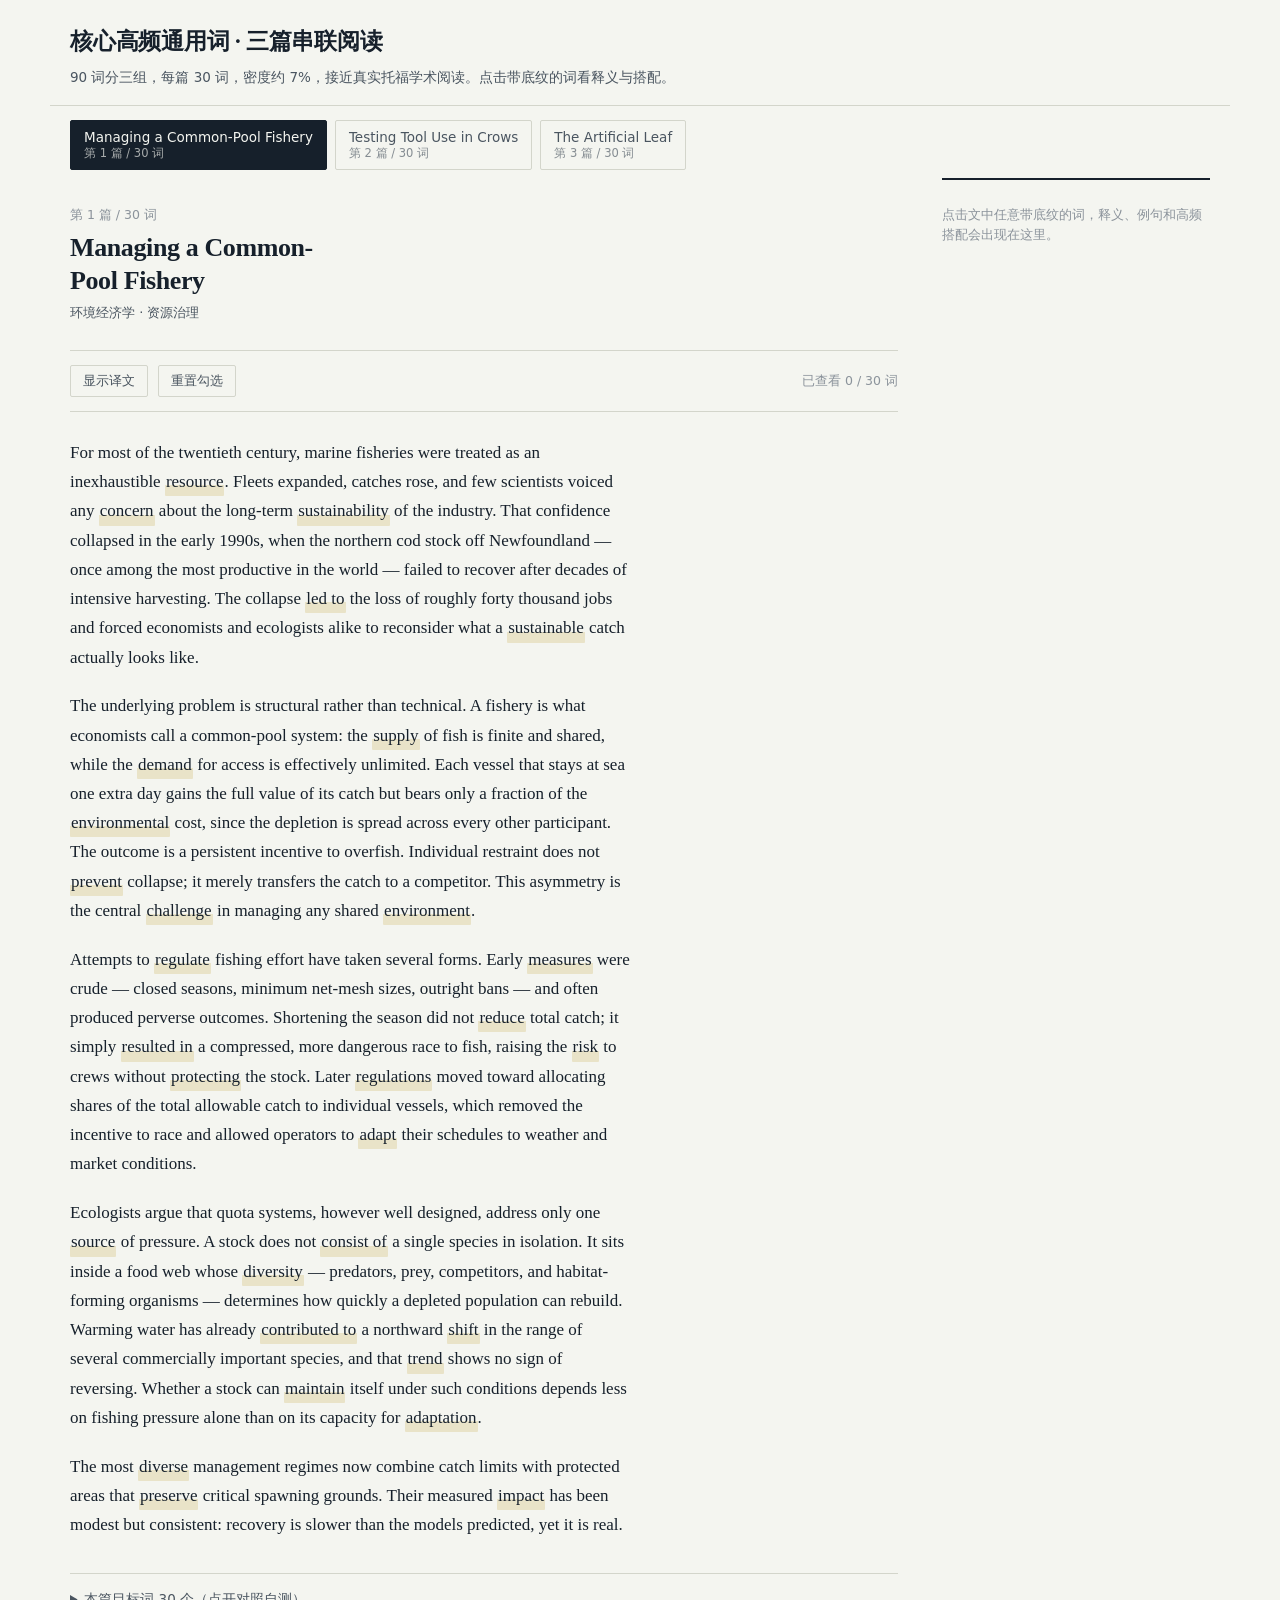
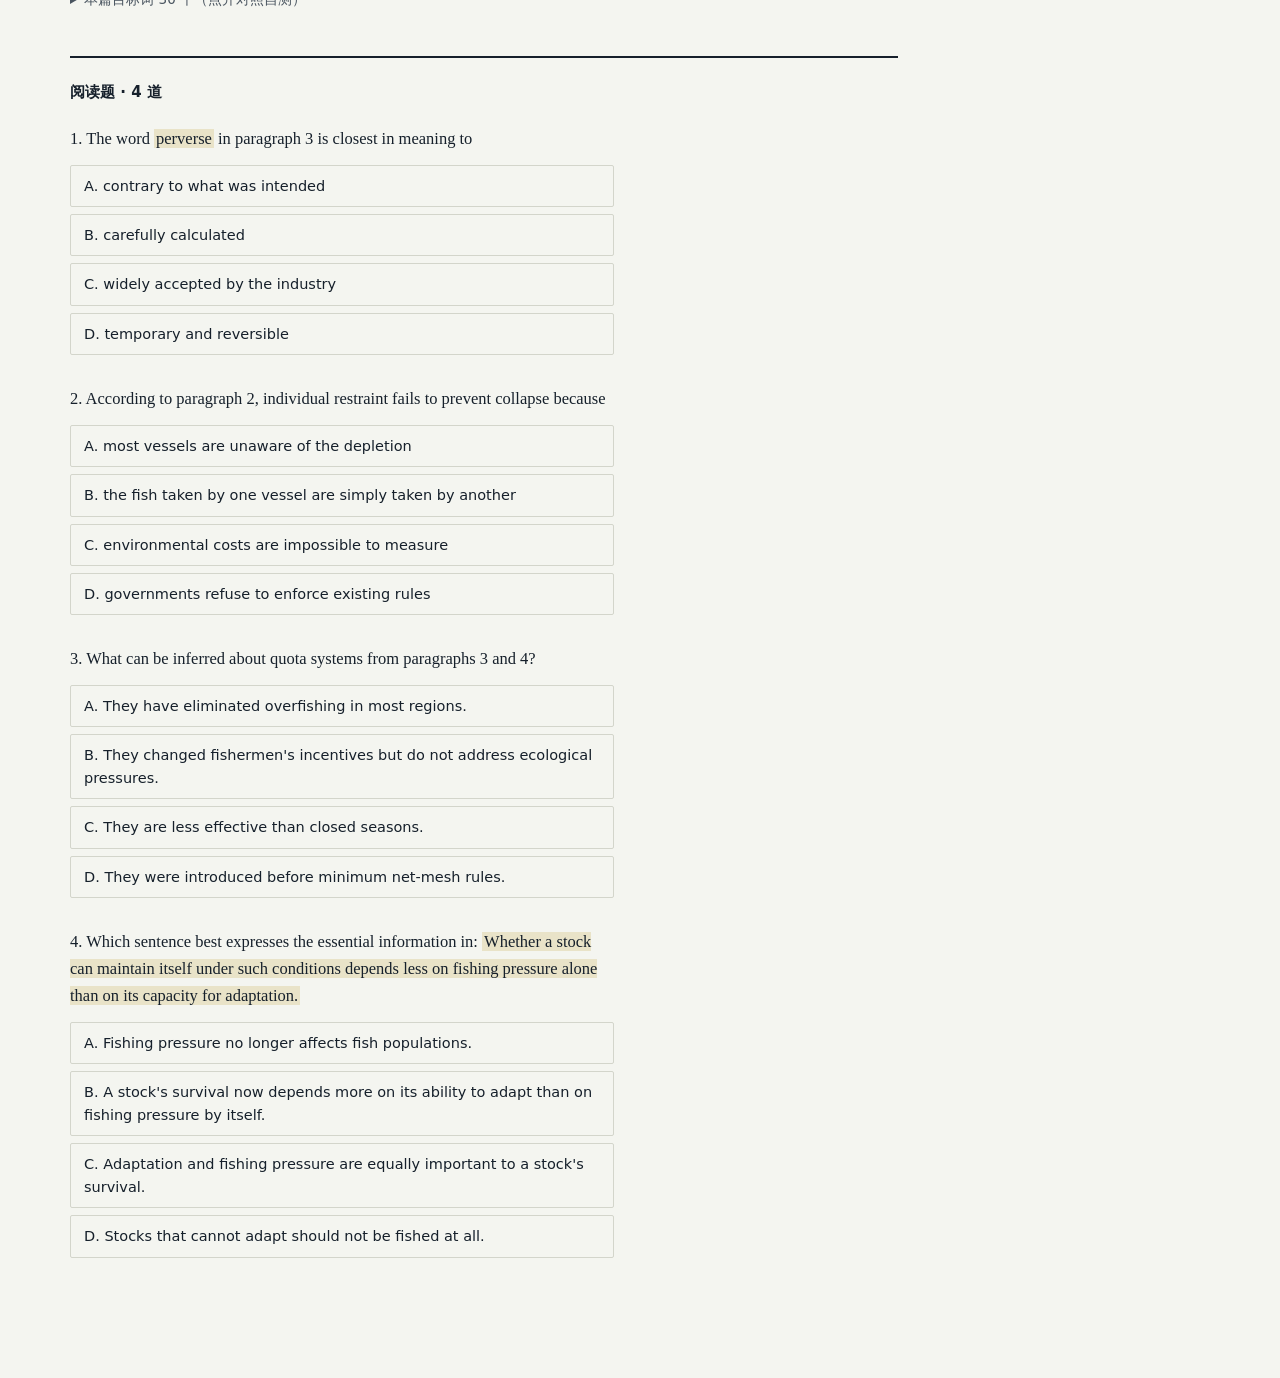
==== toefl-ch1.html @ da66a607 "Add files via upload" ====
<!DOCTYPE html>
<html lang="zh-CN">
<head>
<meta charset="utf-8">
<meta name="viewport" content="width=device-width, initial-scale=1">
<title>核心高频通用词 · 三篇串联阅读</title>
<style>
  :root{
    --paper:#F4F5F0;
    --paper-deep:#EAEBE4;
    --ink:#16202B;
    --ink-soft:#4A5560;
    --ink-faint:#8B939B;
    --wash:#E9E3C8;
    --wash-strong:#DCD2A6;
    --pine:#1F5E5B;
    --rule:#D3D5CB;
    --ok:#2C6B4F;
    --no:#9A3B32;
  }
  *{box-sizing:border-box}
  html{-webkit-text-size-adjust:100%}
  body{
    margin:0;
    background:var(--paper);
    color:var(--ink);
    font-family:Charter,"Bitstream Charter",Georgia,"Times New Roman","Songti SC","Source Han Serif SC","SimSun",serif;
    font-size:17px;
    line-height:1.72;
  }
  .chrome{font-family:-apple-system,BlinkMacSystemFont,"Segoe UI","PingFang SC","Hiragino Sans GB","Microsoft YaHei",system-ui,sans-serif}

  header{
    border-bottom:1px solid var(--rule);
    padding:22px 20px 16px;
    max-width:1180px;margin:0 auto;
  }
  h1{
    font-size:23px;font-weight:600;margin:0 0 4px;letter-spacing:-.01em;
  }
  .sub{font-family:-apple-system,BlinkMacSystemFont,"Segoe UI","PingFang SC","Microsoft YaHei",system-ui,sans-serif;font-size:13.5px;color:var(--ink-soft);margin:0}

  nav{
    max-width:1180px;margin:0 auto;padding:14px 20px 0;
    display:flex;gap:8px;flex-wrap:wrap;
  }
  .tab{
    font-family:-apple-system,BlinkMacSystemFont,"Segoe UI","PingFang SC","Microsoft YaHei",system-ui,sans-serif;
    font-size:13.5px;font-weight:500;
    background:none;border:1px solid var(--rule);border-radius:2px;
    padding:7px 13px;color:var(--ink-soft);cursor:pointer;
    text-align:left;line-height:1.35;
  }
  .tab:hover{border-color:var(--pine);color:var(--ink)}
  .tab[aria-selected="true"]{background:var(--ink);border-color:var(--ink);color:var(--paper)}
  .tab .n{display:block;font-size:11.5px;opacity:.65;font-weight:400}

  .layout{
    max-width:1180px;margin:0 auto;padding:8px 20px 90px;
    display:grid;grid-template-columns:minmax(0,1fr) 268px;gap:44px;align-items:start;
  }
  main{min-width:0}

  .meta{
    font-family:-apple-system,BlinkMacSystemFont,"Segoe UI","PingFang SC","Microsoft YaHei",system-ui,sans-serif;
    font-size:12.5px;color:var(--ink-faint);
    margin:26px 0 6px;
  }
  h2{font-size:26px;font-weight:600;line-height:1.28;margin:0 0 4px;letter-spacing:-.015em;max-width:22ch}
  .field{font-family:-apple-system,BlinkMacSystemFont,"Segoe UI","PingFang SC","Microsoft YaHei",system-ui,sans-serif;font-size:13px;color:var(--ink-soft);margin:0 0 26px}

  article p{margin:0 0 1.15em;max-width:66ch}
  .zh{
    font-family:-apple-system,BlinkMacSystemFont,"Segoe UI","PingFang SC","Hiragino Sans GB","Microsoft YaHei",system-ui,sans-serif;
    font-size:14.5px;line-height:1.85;color:var(--ink-soft);
    border-left:2px solid var(--wash-strong);
    padding-left:14px;margin:-.4em 0 1.5em;max-width:60ch;
  }
  .zh[hidden]{display:none}

  .w{
    background:linear-gradient(transparent 62%, var(--wash) 62%);
    border:0;padding:0 1px;font:inherit;color:inherit;
    cursor:pointer;border-radius:1px;
  }
  .w:hover{background:linear-gradient(transparent 58%, var(--wash-strong) 58%)}
  .w.seen{background:linear-gradient(transparent 62%, var(--wash) 62%);box-shadow:inset 0 -1.5px 0 var(--pine)}
  .w[aria-expanded="true"]{background:var(--wash-strong)}
  .w:focus-visible,button:focus-visible{outline:2px solid var(--pine);outline-offset:2px}

  .toolbar{
    display:flex;gap:10px;flex-wrap:wrap;align-items:center;
    padding:14px 0;border-top:1px solid var(--rule);border-bottom:1px solid var(--rule);
    margin:0 0 26px;
  }
  .btn{
    font-family:-apple-system,BlinkMacSystemFont,"Segoe UI","PingFang SC","Microsoft YaHei",system-ui,sans-serif;
    font-size:13px;font-weight:500;background:none;
    border:1px solid var(--rule);border-radius:2px;padding:6px 12px;
    color:var(--ink-soft);cursor:pointer;
  }
  .btn:hover{border-color:var(--pine);color:var(--pine)}
  .btn[aria-pressed="true"]{background:var(--pine);border-color:var(--pine);color:#fff}
  .count{font-family:-apple-system,BlinkMacSystemFont,"Segoe UI","PingFang SC",system-ui,sans-serif;font-size:12.5px;color:var(--ink-faint);margin-left:auto}

  /* marginal note */
  aside{position:sticky;top:20px}
  .note{
    border-top:2px solid var(--ink);padding-top:12px;
    font-family:-apple-system,BlinkMacSystemFont,"Segoe UI","PingFang SC","Microsoft YaHei",system-ui,sans-serif;
  }
  .note .empty{font-size:13px;color:var(--ink-faint);line-height:1.6}
  .note .hw{font-family:Charter,Georgia,"Songti SC",serif;font-size:21px;font-weight:600;line-height:1.3;margin:0}
  .note .ipa{font-size:13px;color:var(--ink-soft);margin:3px 0 0}
  .note .pos{display:inline-block;font-size:11.5px;color:var(--pine);border:1px solid var(--wash-strong);padding:1px 6px;border-radius:2px;margin:9px 0 0}
  .note .def{font-size:15px;margin:8px 0 0;line-height:1.6}
  .note .lab{font-size:11.5px;color:var(--ink-faint);margin:16px 0 3px}
  .note .ex{font-family:Charter,Georgia,"Songti SC",serif;font-size:14px;line-height:1.6;color:var(--ink-soft);margin:0}
  .note .colls{margin:0;padding:0;list-style:none;font-size:13.5px;line-height:1.75}
  .note .colls li{color:var(--ink-soft)}
  .note .colls b{font-weight:500;color:var(--ink)}

  /* word list */
  details.list{margin:34px 0 0;border-top:1px solid var(--rule);padding-top:14px}
  details.list summary{
    font-family:-apple-system,BlinkMacSystemFont,"Segoe UI","PingFang SC","Microsoft YaHei",system-ui,sans-serif;
    font-size:13.5px;font-weight:500;cursor:pointer;color:var(--ink-soft);
  }
  .grid{
    display:grid;grid-template-columns:repeat(auto-fill,minmax(180px,1fr));
    gap:2px 20px;margin-top:14px;
    font-family:-apple-system,BlinkMacSystemFont,"Segoe UI","PingFang SC","Microsoft YaHei",system-ui,sans-serif;font-size:13px;
  }
  .grid span{color:var(--ink-soft);padding:2px 0}
  .grid span b{font-family:Charter,Georgia,"Songti SC",serif;font-weight:600;color:var(--ink);font-size:14px}

  /* questions */
  .qs{margin:44px 0 0;border-top:2px solid var(--ink);padding-top:22px}
  .qs h3{font-family:-apple-system,BlinkMacSystemFont,"Segoe UI","PingFang SC","Microsoft YaHei",system-ui,sans-serif;font-size:15px;font-weight:600;margin:0 0 20px}
  .q{margin:0 0 30px;max-width:64ch}
  .q .stem{margin:0 0 12px;font-size:16.5px;line-height:1.65}
  .q .stem em{background:var(--wash);font-style:normal;padding:0 2px}
  .opt{
    display:block;width:100%;text-align:left;
    font-family:-apple-system,BlinkMacSystemFont,"Segoe UI","PingFang SC","Microsoft YaHei",system-ui,sans-serif;font-size:14.5px;
    background:none;border:1px solid var(--rule);border-radius:2px;
    padding:9px 13px;margin:0 0 7px;cursor:pointer;color:var(--ink);line-height:1.55;
  }
  .opt:hover:not(:disabled){border-color:var(--pine)}
  .opt:disabled{cursor:default}
  .opt.right{border-color:var(--ok);background:#EAF2ED;color:var(--ok);font-weight:500}
  .opt.wrong{border-color:var(--no);background:#F7EBEA;color:var(--no)}
  .exp{
    font-family:-apple-system,BlinkMacSystemFont,"Segoe UI","PingFang SC","Microsoft YaHei",system-ui,sans-serif;
    font-size:13.5px;line-height:1.75;color:var(--ink-soft);
    border-left:2px solid var(--wash-strong);padding-left:13px;margin:11px 0 0;
  }
  .exp[hidden]{display:none}

  @media (max-width:900px){
    .layout{grid-template-columns:1fr;gap:0;padding-bottom:0}
    aside{
      position:fixed;left:0;right:0;bottom:0;z-index:20;
      background:var(--paper);border-top:1px solid var(--rule);
      box-shadow:0 -6px 24px rgba(22,32,43,.13);
      padding:14px 20px 20px;max-height:62vh;overflow-y:auto;
      transform:translateY(101%);transition:transform .22s ease;
    }
    aside.open{transform:translateY(0)}
    .note{border-top:0;padding-top:0}
    .closeNote{position:absolute;top:10px;right:14px}
    body{padding-bottom:0}
    h2{font-size:22px}
  }
  @media (min-width:901px){.closeNote{display:none}}
  @media (prefers-reduced-motion:reduce){aside{transition:none}}
</style>
</head>
<body>

<header>
  <h1>核心高频通用词 · 三篇串联阅读</h1>
  <p class="sub chrome">90 词分三组，每篇 30 词，密度约 7%，接近真实托福学术阅读。点击带底纹的词看释义与搭配。</p>
</header>

<nav id="tabs" role="tablist"></nav>

<div class="layout">
  <main id="main"></main>
  <aside id="aside">
    <button class="btn closeNote chrome" id="closeNote">关闭</button>
    <div class="note" id="note">
      <p class="empty">点击文中任意带底纹的词，释义、例句和高频搭配会出现在这里。</p>
    </div>
  </aside>
</div>

<script>
const V = {
"sustainable":["/səˈsteɪnəbəl/","adj.","可持续的"],
"sustainability":["/səˌsteɪnəˈbɪləti/","n.","可持续性"],
"adapt":["/əˈdæpt/","v.","适应；改编"],
"adaptation":["/ˌædæpˈteɪʃən/","n.","适应；适应性特征"],
"significant":["/sɪɡˈnɪfɪkənt/","adj.","重要的；显著的"],
"significantly":["/sɪɡˈnɪfɪkəntli/","adv.","显著地"],
"environmental":["/ɪnˌvaɪrənˈmentəl/","adj.","环境的"],
"environment":["/ɪnˈvaɪrənmənt/","n.","环境"],
"regulate":["/ˈreɡjəleɪt/","v.","调节；管制"],
"regulation":["/ˌreɡjəˈleɪʃən/","n.","规则；监管"],
"influence":["/ˈɪnfluəns/","n./v.","影响"],
"innovation":["/ˌɪnəˈveɪʃən/","n.","创新"],
"innovative":["/ˈɪnəveɪtɪv/","adj.","创新的"],
"process":["/ˈprɑːses/","n./v.","过程；处理"],
"potential":["/pəˈtenʃəl/","adj./n.","潜在的；潜力"],
"efficient":["/ɪˈfɪʃənt/","adj.","高效的"],
"efficiency":["/ɪˈfɪʃənsi/","n.","效率"],
"diverse":["/daɪˈvɜːrs/","adj.","多样的"],
"diversity":["/daɪˈvɜːrsəti/","n.","多样性"],
"implication":["/ˌɪmplɪˈkeɪʃən/","n.","影响；含义"],
"challenge":["/ˈtʃælɪndʒ/","n./v.","挑战"],
"approach":["/əˈproʊtʃ/","n./v.","方法；接近"],
"respond":["/rɪˈspɑːnd/","v.","回应；反应"],
"response":["/rɪˈspɑːns/","n.","反应；回应"],
"benefit":["/ˈbenɪfɪt/","n./v.","利益；获益"],
"impact":["/ˈɪmpækt/","n./v.","冲击；影响"],
"risk":["/rɪsk/","n./v.","风险"],
"resource":["/ˈriːsɔːrs/","n.","资源"],
"strategy":["/ˈstrætədʒi/","n.","策略；战略"],
"technology":["/tekˈnɑːlədʒi/","n.","技术"],
"solution":["/səˈluːʃən/","n.","解决方案"],
"issue":["/ˈɪʃuː/","n.","议题；问题"],
"concern":["/kənˈsɜːrn/","n./v.","担忧；关切"],
"measure":["/ˈmeʒər/","n./v.","措施；测量"],
"maintain":["/meɪnˈteɪn/","v.","维持；保养"],
"enhance":["/ɪnˈhæns/","v.","增强；提高"],
"promote":["/prəˈmoʊt/","v.","促进；推广"],
"reduce":["/rɪˈduːs/","v.","减少"],
"increase":["/ɪnˈkriːs/","v./n.","增加"],
"improve":["/ɪmˈpruːv/","v.","改善；提升"],
"prevent":["/prɪˈvent/","v.","防止；阻止"],
"protect":["/prəˈtekt/","v.","保护"],
"preserve":["/prɪˈzɜːrv/","v.","保存；保护"],
"require":["/rɪˈkwaɪər/","v.","需要；要求"],
"involve":["/ɪnˈvɑːlv/","v.","涉及；包含"],
"provide":["/prəˈvaɪd/","v.","提供"],
"create":["/kriˈeɪt/","v.","创造；创建"],
"develop":["/dɪˈveləp/","v.","发展；开发"],
"emerge":["/ɪˈmɜːrdʒ/","v.","出现；浮现"],
"shift":["/ʃɪft/","n./v.","转变；变化"],
"trend":["/trend/","n.","趋势"],
"pattern":["/ˈpætərn/","n.","模式；规律"],
"structure":["/ˈstrʌktʃər/","n./v.","结构；构建"],
"function":["/ˈfʌŋkʃən/","n./v.","功能；运作"],
"factor":["/ˈfæktər/","n.","因素"],
"element":["/ˈelɪmənt/","n.","要素；元素"],
"aspect":["/ˈæspekt/","n.","方面"],
"feature":["/ˈfiːtʃər/","n./v.","特点；以…为特色"],
"capacity":["/kəˈpæsəti/","n.","能力；容量"],
"ability":["/əˈbɪləti/","n.","能力"],
"performance":["/pərˈfɔːrməns/","n.","表现；性能"],
"quality":["/ˈkwɑːləti/","n.","质量；性质"],
"value":["/ˈvæljuː/","n./v.","价值；重视"],
"cost":["/kɔːst/","n./v.","成本"],
"demand":["/dɪˈmænd/","n./v.","需求；要求"],
"supply":["/səˈplaɪ/","n./v.","供应；供给"],
"source":["/sɔːrs/","n./v.","来源；获取"],
"method":["/ˈmeθəd/","n.","方法"],
"technique":["/tekˈniːk/","n.","技术；技巧"],
"tool":["/tuːl/","n.","工具"],
"system":["/ˈsɪstəm/","n.","系统"],
"model":["/ˈmɑːdəl/","n./v.","模型；模仿"],
"data":["/ˈdeɪtə/","n.","数据"],
"analysis":["/əˈnæləsɪs/","n.","分析"],
"research":["/rɪˈsɜːrtʃ/","n./v.","研究"],
"study":["/ˈstʌdi/","n./v.","研究；学习"],
"discovery":["/dɪˈskʌvəri/","n.","发现"],
"evidence":["/ˈevɪdəns/","n.","证据"],
"theory":["/ˈθɪri/","n.","理论"],
"hypothesis":["/haɪˈpɑːθəsɪs/","n.","假设"],
"experiment":["/ɪkˈsperɪmənt/","n./v.","实验"],
"observation":["/ˌɑːbzərˈveɪʃən/","n.","观察"],
"demonstrate":["/ˈdemənstreɪt/","v.","展示；证明"],
"suggest":["/səˈdʒest/","v.","表明；建议"],
"indicate":["/ˈɪndɪkeɪt/","v.","表明；显示"],
"reveal":["/rɪˈviːl/","v.","揭示；显示"],
"consist of":["/kənˈsɪst əv/","phr.","由…组成"],
"contribute to":["/kənˈtrɪbjuːt tə/","phr.","贡献于；导致"],
"result in":["/rɪˈzʌlt ɪn/","phr.","导致"],
"lead to":["/liːd tə/","phr.","导致"]
};

// 每个词在本套材料中的高频学术搭配
const C = {
"sustainable":["a <b>sustainable</b> yield / catch","<b>sustainable</b> development","environmentally <b>sustainable</b>"],
"sustainability":["the long-term <b>sustainability</b> of …","ecological / financial <b>sustainability</b>"],
"adapt":["<b>adapt</b> to changing conditions","<b>adapt</b> a method for a new purpose"],
"adaptation":["an <b>adaptation</b> to cold / drought","the capacity for <b>adaptation</b>"],
"significant":["a <b>significant</b> increase / decline","statistically <b>significant</b>"],
"significantly":["vary <b>significantly</b> between groups","<b>significantly</b> higher than"],
"environmental":["<b>environmental</b> cost / pressure","<b>environmental</b> degradation"],
"environment":["a shared <b>environment</b>","adapt to the <b>environment</b>"],
"regulate":["<b>regulate</b> fishing effort","<b>regulate</b> body temperature"],
"regulation":["strict / lax <b>regulations</b>","<b>regulations</b> governing …"],
"influence":["<b>influence</b> markets / behaviour","have a strong <b>influence</b> on"],
"innovation":["technological <b>innovation</b>","recent <b>innovations</b> in …"],
"innovative":["an <b>innovative</b> design / approach"],
"process":["the <b>process</b> of photosynthesis","a slow, gradual <b>process</b>"],
"potential":["a <b>potential</b> replacement for …","have the <b>potential</b> to"],
"efficient":["<b>efficient</b> at converting energy","more <b>efficient</b> than"],
"efficiency":["conversion <b>efficiency</b>","improve / raise <b>efficiency</b>"],
"diverse":["a <b>diverse</b> range of …","genetically <b>diverse</b>"],
"diversity":["species / biological <b>diversity</b>","<b>diversity</b> of the food web"],
"implication":["the <b>implications</b> of a finding","have <b>implications</b> for policy"],
"challenge":["pose a serious <b>challenge</b>","the central <b>challenge</b> is …"],
"approach":["take a narrow <b>approach</b>","an <b>approach</b> to the problem"],
"respond":["<b>respond</b> to a stimulus / change"],
"response":["in <b>response</b> to a novel problem","the immune <b>response</b>"],
"benefit":["a clear <b>benefit</b>","<b>benefit</b> from …"],
"impact":["the measured <b>impact</b> of …","have a positive <b>impact</b> on"],
"risk":["raise / reduce the <b>risk</b> to …","at <b>risk</b> of collapse"],
"resource":["an inexhaustible <b>resource</b>","a shared / common-pool <b>resource</b>"],
"strategy":["one <b>strategy</b> places / uses …","adopt a <b>strategy</b>"],
"technology":["the core <b>technology</b> is …","advances in <b>technology</b>"],
"solution":["the obvious <b>solution</b>","find a <b>solution</b> to"],
"issue":["the third <b>issue</b> is …","a pressing <b>issue</b>"],
"concern":["voice <b>concern</b> about …","growing <b>concern</b> over"],
"measure":["take <b>measures</b> to …","early <b>measures</b> were crude"],
"maintain":["<b>maintain</b> itself / a population","<b>maintain</b> a stable level"],
"enhance":["<b>enhance</b> the lifetime of …","<b>enhance</b> performance"],
"promote":["<b>promote</b> X as a replacement for Y","<b>promote</b> sustainable living"],
"reduce":["<b>reduce</b> total catch / emissions"],
"increase":["<b>increase</b> raw conversion efficiency","a sharp <b>increase</b> in"],
"improve":["<b>improve</b> durability / the economics"],
"prevent":["<b>prevent</b> collapse","<b>prevent</b> X from happening"],
"protect":["<b>protect</b> the stock / habitat"],
"preserve":["<b>preserve</b> critical spawning grounds","<b>preserve</b> artifacts"],
"require":["<b>require</b> far more subjects","<b>require</b> no wiring"],
"involve":["the experiment <b>involved</b> a single individual","<b>involve</b> multiple stakeholders"],
"provide":["<b>provide</b> a fuel that can be stored","<b>provide</b> evidence for"],
"create":["<b>create</b> and refine a tool","<b>create</b> an incentive"],
"develop":["<b>develop</b> a solution on the spot","<b>develop</b> a vaccine"],
"emerge":["what has <b>emerged</b> is …","<b>emerge</b> from simple rules"],
"shift":["a northward <b>shift</b> in range","a <b>shift</b> towards …"],
"trend":["the <b>trend</b> shows no sign of reversing","a clear upward <b>trend</b>"],
"pattern":["a fixed / inherited <b>pattern</b>","a <b>pattern</b> consistent with …"],
"structure":["the <b>structure</b> of the layer","structural rather than technical"],
"function":["the <b>function</b> of the catalytic surface","serve a <b>function</b>"],
"factor":["three <b>factors</b> limit performance","a key <b>factor</b> in …"],
"element":["earth-abundant <b>elements</b>","an essential <b>element</b> of"],
"aspect":["another <b>aspect</b> of current work","the most important <b>aspect</b>"],
"feature":["whether these <b>features</b> will …","a distinguishing <b>feature</b>"],
"capacity":["the <b>capacity</b> to run on water and light","<b>capacity</b> for adaptation"],
"ability":["exploit the organism's <b>ability</b> to …","the <b>ability</b> to adapt"],
"performance":["three factors limit <b>performance</b>","improve <b>performance</b>"],
"quality":["the same <b>quality</b> that makes it reactive","air / water <b>quality</b>"],
"value":["practical <b>value</b>","the full <b>value</b> of its catch"],
"cost":["cut material <b>costs</b>","bear only a fraction of the <b>cost</b>"],
"demand":["<b>demand</b> for access is unlimited","consumer <b>demand</b> for …"],
"supply":["the <b>supply</b> of fish is finite","the water <b>supply</b>"],
"source":["one <b>source</b> of pressure","a clean <b>source</b> of power"],
"method":["the <b>method</b> was straightforward","a reliable <b>method</b> for"],
"technique":["a general <b>technique</b> for altering objects","a unique <b>technique</b>"],
"tool":["modify a <b>tool</b> in response to …","a powerful <b>tool</b> for"],
"system":["a common-pool <b>system</b>","a <b>system</b> that splits water"],
"model":["build computational <b>models</b>","<b>model</b> how X could arise"],
"data":["neither account survives the <b>data</b>","accurate <b>data</b>"],
"analysis":["<b>analysis</b> of later footage revealed …","statistical <b>analysis</b>"],
"research":["the <b>research</b> took a narrow approach","further <b>research</b> is needed"],
"study":["the <b>study</b> was published in 2002","a recent <b>study</b> found …"],
"discovery":["the <b>discovery</b> that … was reported","a major <b>discovery</b>"],
"evidence":["how the <b>evidence</b> accumulates","strong <b>evidence</b> for"],
"theory":["a more modest <b>theory</b>","the <b>theory</b> explains …"],
"hypothesis":["frame a specific <b>hypothesis</b>","test a <b>hypothesis</b>"],
"experiment":["the <b>experiment</b> involved …","conduct an <b>experiment</b>"],
"observation":["reported from field <b>observation</b>","careful <b>observation</b>"],
"demonstrate":["<b>demonstrate</b> under controlled conditions","the study <b>demonstrates</b> that …"],
"suggest":["which <b>suggests</b> that …","the evidence <b>suggests</b>"],
"indicate":["subsequent trials <b>indicate</b> that …","results <b>indicate</b> a trend"],
"reveal":["analysis <b>revealed</b> that …","the study <b>reveals</b> how …"],
"consist of":["a stock does not <b>consist of</b> a single species"],
"contribute to":["warming has <b>contributed to</b> a shift","factors that <b>contribute to</b> decline"],
"result in":["it <b>resulted in</b> a race to fish","poor planning <b>results in</b> …"],
"lead to":["the collapse <b>led to</b> job losses","<b>lead to</b> extreme weather"]
};

const P = [
{
 no:"第 1 篇 / 30 词",
 title:"Managing a Common-Pool Fishery",
 field:"环境经济学 · 资源治理",
 body:[
"For most of the twentieth century, marine fisheries were treated as an inexhaustible [[resource]]. Fleets expanded, catches rose, and few scientists voiced any [[concern]] about the long-term [[sustainability]] of the industry. That confidence collapsed in the early 1990s, when the northern cod stock off Newfoundland — once among the most productive in the world — failed to recover after decades of intensive harvesting. The collapse [[led to|lead to]] the loss of roughly forty thousand jobs and forced economists and ecologists alike to reconsider what a [[sustainable]] catch actually looks like.",
"The underlying problem is structural rather than technical. A fishery is what economists call a common-pool system: the [[supply]] of fish is finite and shared, while the [[demand]] for access is effectively unlimited. Each vessel that stays at sea one extra day gains the full value of its catch but bears only a fraction of the [[environmental]] cost, since the depletion is spread across every other participant. The outcome is a persistent incentive to overfish. Individual restraint does not [[prevent]] collapse; it merely transfers the catch to a competitor. This asymmetry is the central [[challenge]] in managing any shared [[environment]].",
"Attempts to [[regulate]] fishing effort have taken several forms. Early [[measures|measure]] were crude — closed seasons, minimum net-mesh sizes, outright bans — and often produced perverse outcomes. Shortening the season did not [[reduce]] total catch; it simply [[resulted in|result in]] a compressed, more dangerous race to fish, raising the [[risk]] to crews without [[protecting|protect]] the stock. Later [[regulations|regulation]] moved toward allocating shares of the total allowable catch to individual vessels, which removed the incentive to race and allowed operators to [[adapt]] their schedules to weather and market conditions.",
"Ecologists argue that quota systems, however well designed, address only one [[source]] of pressure. A stock does not [[consist of]] a single species in isolation. It sits inside a food web whose [[diversity]] — predators, prey, competitors, and habitat-forming organisms — determines how quickly a depleted population can rebuild. Warming water has already [[contributed to|contribute to]] a northward [[shift]] in the range of several commercially important species, and that [[trend]] shows no sign of reversing. Whether a stock can [[maintain]] itself under such conditions depends less on fishing pressure alone than on its capacity for [[adaptation]].",
"The most [[diverse]] management regimes now combine catch limits with protected areas that [[preserve]] critical spawning grounds. Their measured [[impact]] has been modest but consistent: recovery is slower than the models predicted, yet it is real."
 ],
 zh:[
"在二十世纪的大部分时间里，海洋渔业被当作一种取之不尽的资源。船队扩张，捕获量上升，几乎没有科学家对这个行业的长期可持续性表达过担忧。这种信心在 1990 年代初崩塌：纽芬兰外海的北方鳕鱼种群——曾是世界上产量最高的种群之一——在数十年的高强度捕捞后未能恢复。这次崩溃导致约四万人失业，并迫使经济学家和生态学家重新思考：可持续的捕获量究竟是什么样子。",
"根本问题是结构性的，而非技术性的。渔业属于经济学家所说的公共池塘系统：鱼的供给是有限且共享的，而获取渠道的需求实际上是无限的。每一艘多在海上停留一天的船只都获得其渔获的全部价值，却只承担环境成本的一小部分，因为资源损耗被分摊到了其他所有参与者身上。其结果是持续存在的过度捕捞激励。个体的克制并不能阻止崩溃，只是把渔获转移给了竞争者。这种不对称性正是管理任何共享环境时的核心挑战。",
"管制捕捞强度的尝试有过几种形式。早期的措施相当粗糙——休渔期、最小网目尺寸、彻底禁捕——而且常常产生适得其反的结果。缩短渔期并没有减少总捕获量，只是导致了一场被压缩得更加危险的抢捕竞赛，在没有保护种群的同时提高了船员的风险。后来的法规转向把总可捕量的份额分配给单艘船只，这消除了抢捕的激励，也让作业者能够根据天气和市场状况调整自己的时间安排。",
"生态学家认为，配额制度无论设计得多好，都只处理了压力的一个来源。一个种群并不是由孤立的单一物种组成的。它位于一个食物网之中，而这个食物网的多样性——捕食者、猎物、竞争者以及构建栖息地的生物——决定了一个被耗竭的种群能多快恢复。变暖的海水已经促成了若干具有商业价值的物种分布区向北移动，而这一趋势没有任何逆转的迹象。一个种群能否在这样的条件下维持自身，与其说取决于捕捞压力本身，不如说取决于它的适应能力。",
"目前最多样的管理制度会把捕获限额与保护关键产卵场的保护区结合起来。其可测量的影响一直不大，但相当稳定：恢复速度比模型预测的要慢，但确实在发生。"
 ],
 qs:[
  {stem:"The word <em>perverse</em> in paragraph 3 is closest in meaning to",
   opts:["contrary to what was intended","carefully calculated","widely accepted by the industry","temporary and reversible"],a:0,
   exp:"词汇题靠语境，不靠背释义。后一句给出了具体内容：缩短渔期没有减少捕获量，反而制造了更危险的抢捕。这是「与意图相反的结果」。B、C、D 在上下文里都没有支撑。"},
  {stem:"According to paragraph 2, individual restraint fails to prevent collapse because",
   opts:["most vessels are unaware of the depletion","the fish taken by one vessel are simply taken by another","environmental costs are impossible to measure","governments refuse to enforce existing rules"],a:1,
   exp:"原文：it merely transfers the catch to a competitor（只是把渔获转移给竞争者）。选项 B 是它的同义改写。A、C、D 都属于「听起来合理但文中没说」，这是托福事实题最常见的干扰方式。"},
  {stem:"What can be inferred about quota systems from paragraphs 3 and 4?",
   opts:["They have eliminated overfishing in most regions.","They changed fishermen's incentives but do not address ecological pressures.","They are less effective than closed seasons.","They were introduced before minimum net-mesh rules."],a:1,
   exp:"第 3 段说配额制消除了抢捕激励，第 4 段紧接着说它「只处理了压力的一个来源」。两段合起来正是 B。D 与 later / early 的时间顺序矛盾。"},
  {stem:"Which sentence best expresses the essential information in: <em>Whether a stock can maintain itself under such conditions depends less on fishing pressure alone than on its capacity for adaptation.</em>",
   opts:["Fishing pressure no longer affects fish populations.","A stock's survival now depends more on its ability to adapt than on fishing pressure by itself.","Adaptation and fishing pressure are equally important to a stock's survival.","Stocks that cannot adapt should not be fished at all."],a:1,
   exp:"句子简化题要保留原句的比较关系。less A than B = 更取决于 B。A 把 less 读成了 not（绝对化），C 抹掉了比较，D 加入了原句没有的建议。"}
 ]
},
{
 no:"第 2 篇 / 30 词",
 title:"Testing Tool Use in Crows",
 field:"动物认知 · 研究方法",
 body:[
"The [[discovery]] that New Caledonian crows manufacture hooked twigs to extract insects from crevices was first reported from field [[observation]] in the 1990s. For a decade the finding rested largely on anecdote. Birds were seen carrying shaped sticks, but no one had [[demonstrated|demonstrate]] under controlled conditions that the behaviour reflected anything more than a fixed [[pattern]] inherited from ancestors.",
"The [[research]] that changed this took a deliberately narrow [[approach]]. Rather than asking whether crows are intelligent — a question too vague to test — investigators framed a specific [[hypothesis]]: that an individual bird can modify a [[tool]] in [[response]] to a problem it has never encountered. The [[method]] was straightforward. Food was placed at the bottom of a vertical tube, and the birds were offered only straight wire. If the behaviour were rigidly inherited, the crows should fail. If they could [[develop]] a solution on the spot, at least some would bend the wire into a hook.",
"One bird, Betty, did so on nine of ten trials. The [[study]] was published in 2002 and its [[implications|implication]] were contested almost immediately. Critics noted that the [[experiment]] [[involved|involve]] a single individual whose prior history was poorly documented. [[Analysis|analysis]] of later footage [[revealed|reveal]] that wild crows do sometimes bend materials during ordinary foraging, which [[suggests|suggest]] that Betty's solution was less novel than the original account implied.",
"This is how [[evidence]] in animal cognition typically accumulates: a striking result, a [[significant]] narrowing of the claims made for it, and then a slower body of work that [[requires|require]] far more subjects. Subsequent trials [[indicate]] that hook manufacture is widespread in the species but varies [[significantly]] between populations — a distribution more consistent with social learning than with a single innate program.",
"What has [[emerged|emerge]] is a more modest [[theory]]. Crows appear to possess a general [[technique]] for altering objects, which they [[create]] and refine through practice and which local conditions then shape. Neither the clever-bird account nor the mere-instinct account survives the [[data]]. Researchers now build computational [[models|model]] of how such flexibility could arise from relatively simple learning rules, and test whether captive birds [[respond]] to changed reward structures in the way those models predict."
 ],
 zh:[
"新喀里多尼亚乌鸦会制造带钩的树枝、从缝隙中挑出昆虫——这一发现最早是在 1990 年代通过野外观察报告的。此后十年，这一结论主要建立在轶事之上。人们看到鸟叼着被加工过的枝条，但没有人在受控条件下证明，这种行为不只是一种从祖先那里继承来的固定模式。",
"改变这一局面的研究采取了刻意收窄的路径。研究者没有去问乌鸦是否聪明——这个问题太含糊，无法检验——而是提出了一个具体假设：单只鸟能够针对一个从未遇到过的问题去改造工具。方法很直接。食物被放在一根垂直管的底部，而提供给鸟的只有笔直的铁丝。如果这种行为是严格遗传的，乌鸦应该失败；如果它们能当场想出办法，至少有一些会把铁丝弯成钩。",
"一只名叫 Betty 的鸟在十次试验中成功了九次。这项研究发表于 2002 年，其影响几乎立刻遭到质疑。批评者指出，该实验只涉及一只个体，而这只个体此前的经历记录很不充分。对后来影像资料的分析揭示，野生乌鸦在日常觅食中有时也会弯折材料，这表明 Betty 的解法并不像最初的叙述所暗示的那样新颖。",
"动物认知领域的证据通常就是这样累积的：一个引人注目的结果，随后是对其主张范围的显著收窄，再然后是一批进展更慢、需要多得多受试个体的工作。后续试验表明，制钩行为在该物种中相当普遍，但在不同种群之间差异显著——这种分布更符合社会学习，而不是单一的先天程序。",
"最终浮现出来的是一个更为审慎的理论。乌鸦似乎拥有一种改造物体的通用技巧，这种技巧由它们自己创造并通过练习加以完善，随后再被当地条件所塑造。「聪明的鸟」和「纯粹本能」这两种说法都无法在数据面前存活。研究者现在构建计算模型，来解释这种灵活性如何可能从相对简单的学习规则中产生，并检验圈养鸟类是否会按照这些模型的预测，对改变后的奖励结构作出反应。"
 ],
 qs:[
  {stem:"Why does the author mention Betty in paragraph 3?",
   opts:["To show that crows are more intelligent than other birds","To present the result that tested the hypothesis, and the criticism it attracted","To argue that field observation is more reliable than laboratory work","To explain why the 1990s reports were fabricated"],a:1,
   exp:"修辞目的题问的是「这个例子在论证中做了什么」。Betty 出现在假设提出之后、批评之前，它的功能是承接：先给出检验结果，再引出质疑。A 是对内容的过度概括，C、D 文中没有依据。"},
  {stem:"According to paragraph 3, what weakened the original interpretation of Betty's behaviour?",
   opts:["Betty failed most of the trials.","The wire used was too thick to bend.","Wild crows were later seen bending materials while foraging normally.","The study was never published in a journal."],a:2,
   exp:"直接对应 Analysis of later footage revealed 那一句。注意 A 与 nine of ten trials 直接矛盾，D 与 published in 2002 矛盾——托福事实题的干扰项常常是原文事实的反转。"},
  {stem:"The word <em>modest</em> in the final paragraph is closest in meaning to",
   opts:["limited in what it claims","difficult to understand","recently proposed","widely accepted"],a:0,
   exp:"modest 在学术语境中最常见的义项不是「谦虚的」，而是「不夸大的、规模有限的」。上文刚说过 a significant narrowing of the claims，正好铺垫了这个含义。这类「熟词僻义」是托福词汇题的重点。"},
  {stem:"What does the variation between populations suggest about hook manufacture?",
   opts:["It is controlled by a single gene.","It is learned from other birds rather than fully innate.","It occurs only in captivity.","It has no effect on feeding success."],a:1,
   exp:"原文明确：more consistent with social learning than with a single innate program。选项 B 是对该结论的改写，A 恰好是被否定的那一项。"}
 ]
},
{
 no:"第 3 篇 / 30 词",
 title:"The Artificial Leaf",
 field:"材料科学 · 能源技术",
 body:[
"Photosynthesis is often described as the most [[efficient]] [[process]] on Earth, but the description is misleading. A leaf converts less than one percent of the sunlight falling on it into stored chemical energy. Its [[efficiency]] is in fact low. What is remarkable is its [[capacity]] to run on nothing but water, air, and light, at ordinary temperatures, using earth-abundant [[elements|element]] rather than rare metals.",
"That combination has made the leaf attractive to engineers pursuing artificial photosynthesis. The goal is a [[system]] that uses sunlight to split water into hydrogen and oxygen, [[providing|provide]] a fuel that can be stored and burned without carbon emissions. The core [[technology]] is a semiconductor coated with a catalyst: light striking the semiconductor generates a charge, and the catalyst uses that charge to drive the reaction.",
"Three [[factors|factor]] limit [[performance]]. The first is stability. The same [[quality]] that makes a catalyst reactive also makes it prone to corrosion, and most prototypes degrade within days. The second is the [[cost]] of materials; early devices relied on platinum, whose price makes large-scale deployment impractical. The third [[issue]] is a mismatch between the [[structure]] of the light-absorbing layer and the [[function]] of the catalytic surface, since the two must be optimized for entirely different conditions.",
"Recent [[innovations|innovation]] have addressed the first two. Substituting cobalt and nickel compounds for platinum has cut material [[costs|cost]] by more than two orders of magnitude while [[improving|improve]] durability. Protective oxide coatings only a few atoms thick [[enhance]] the lifetime of the semiconductor without blocking light. Neither change [[increases|increase]] raw conversion [[efficiency]], but both [[improve]] the economics — and the economics are what determine whether a laboratory result has practical [[value]].",
"The most [[innovative]] designs abandon the leaf analogy altogether. One [[strategy]] places the catalyst on living bacteria rather than on an electrode, exploiting the organisms' own [[ability]] to assemble complex molecules. Another [[aspect]] of current work concerns scale: a flat panel is the obvious [[solution]], but particles suspended in water may prove cheaper, since they require no wiring.",
"Whether any of these [[features|feature]] will [[influence]] energy markets remains unclear. Advocates [[promote]] artificial photosynthesis as a [[potential]] replacement for fossil fuels; sceptics reply that conventional solar panels already deliver electricity far more cheaply. The strongest argument for the technology is not that it outperforms solar panels, but that it yields a storable fuel — a [[benefit]] that batteries still provide poorly."
 ],
 zh:[
"光合作用常被描述为地球上最高效的过程，但这个说法具有误导性。一片叶子把落在它上面的阳光转化为储存化学能的比例不到百分之一。它的效率其实很低。真正了不起的是它的能力：只依靠水、空气和光，在常温下运行，使用地球上储量丰富的元素而非稀有金属。",
"这一组合让叶子对追求人工光合作用的工程师颇具吸引力。目标是造出一套系统，用阳光把水分解为氢和氧，从而提供一种可以储存、燃烧且不排放碳的燃料。核心技术是一块覆有催化剂的半导体：光照射半导体产生电荷，催化剂再利用这些电荷驱动反应。",
"有三个因素限制着性能。第一是稳定性。让催化剂具有反应活性的那种性质，同时也让它易受腐蚀，多数原型器件在几天内就会降解。第二是材料成本；早期器件依赖铂，其价格使大规模部署难以实现。第三个问题是吸光层的结构与催化表面的功能之间的不匹配，因为两者必须针对完全不同的条件进行优化。",
"近期的创新已经解决了前两个问题。用钴和镍的化合物替代铂，把材料成本削减了两个数量级以上，同时提升了耐久性。仅有几个原子厚的保护性氧化物涂层，在不遮挡光线的前提下增强了半导体的寿命。这两项改变都没有提高原始转化效率，但都改善了经济性——而经济性正是决定一项实验室成果是否具有实用价值的因素。",
"最具创新性的设计干脆放弃了叶子这个类比。一种策略把催化剂置于活细菌之上而非电极之上，利用生物体自身合成复杂分子的能力。当前工作的另一个方面涉及规模：平板是显而易见的解决方案，但悬浮在水中的颗粒可能更便宜，因为它们不需要布线。",
"这些特性中是否会有哪一项影响能源市场，目前仍不清楚。支持者把人工光合作用推介为化石燃料的潜在替代品；怀疑者则回应说，传统太阳能电池板供电的成本已经低得多。支持这项技术的最有力论据，并不是它胜过太阳能电池板，而是它产出一种可储存的燃料——这是电池至今仍难以很好提供的一项好处。"
 ],
 qs:[
  {stem:"Why does the author say the common description of photosynthesis is misleading?",
   opts:["Leaves do not actually store chemical energy.","Its energy conversion rate is low; what is impressive is the conditions it operates under.","Photosynthesis requires rare metals that are not widely available.","Artificial systems have already surpassed it in every respect."],a:1,
   exp:"第一段的结构是「否定—修正」：先说效率其实很低，再用 What is remarkable is… 指出真正值得称道的是运行条件。B 完整覆盖了这两半。只答前半或只答后半都不够。"},
  {stem:"The phrase <em>prone to</em> in paragraph 3 is closest in meaning to",
   opts:["protected from","likely to suffer from","designed to resist","unaffected by"],a:1,
   exp:"prone to = 易于遭受（负面结果）。句子后半 most prototypes degrade within days 给出了方向：这是坏事。A、C、D 三个干扰项都把方向弄反了——词汇题先判方向，往往就能排掉多数选项。"},
  {stem:"According to paragraph 4, replacing platinum with cobalt and nickel is important mainly because it",
   opts:["raises the conversion efficiency of the device","makes the technology economically viable","eliminates the need for a semiconductor","allows the device to work without sunlight"],a:1,
   exp:"原文直接说 Neither change increases raw conversion efficiency, but both improve the economics。A 是被明确否定的内容，属于高危干扰项：它用了原文出现过的词，但站在了反面。"},
  {stem:"What does the author present as the strongest case for artificial photosynthesis?",
   opts:["It is cheaper than solar panels.","It produces a fuel that can be stored.","It uses the same catalysts as living leaves.","It requires no water."],a:1,
   exp:"末句的 not X, but Y 结构直接给出答案：优势不在于胜过太阳能板，而在于产出可储存的燃料。A 恰好被 sceptics 那句否定。"}
 ]
}
];

/* ---------- render ---------- */
const tabsEl=document.getElementById('tabs'),mainEl=document.getElementById('main'),
      noteEl=document.getElementById('note'),asideEl=document.getElementById('aside');
let cur=0, seen=[new Set(),new Set(),new Set()], showZh=false, openBtn=null;

P.forEach((p,i)=>{
  const b=document.createElement('button');
  b.className='tab chrome';b.setAttribute('role','tab');b.dataset.i=i;
  b.innerHTML=`${p.title}<span class="n">${p.no}</span>`;
  b.onclick=()=>{cur=i;openBtn=null;render();window.scrollTo(0,0)};
  tabsEl.appendChild(b);
});

function markup(s){
  return s.replace(/\[\[(.+?)\]\]/g,(m,inner)=>{
    const [disp,key]=inner.includes('|')?inner.split('|'):[inner,inner];
    return `<button class="w" data-k="${key}" aria-expanded="false">${disp}</button>`;
  });
}

function render(){
  [...tabsEl.children].forEach((t,i)=>t.setAttribute('aria-selected',i===cur));
  const p=P[cur];
  const words=[...new Set([...p.body.join(' ').matchAll(/\[\[(.+?)\]\]/g)]
        .map(m=>{const x=m[1];return x.includes('|')?x.split('|')[1]:x}))];

  let html=`<p class="meta chrome">${p.no}</p><h2>${p.title}</h2><p class="field">${p.field}</p>`;
  html+=`<div class="toolbar">
    <button class="btn chrome" id="zhBtn" aria-pressed="${showZh}">${showZh?'隐藏译文':'显示译文'}</button>
    <button class="btn chrome" id="resetBtn">重置勾选</button>
    <span class="count chrome" id="cnt"></span></div><article>`;
  p.body.forEach((para,i)=>{
    html+=`<p>${markup(para)}</p><div class="zh chrome" ${showZh?'':'hidden'}>${p.zh[i]}</div>`;
  });
  html+=`</article>`;

  html+=`<details class="list"><summary>本篇目标词 ${words.length} 个（点开对照自测）</summary><div class="grid">`;
  words.forEach(w=>{const v=V[w];html+=`<span><b>${w}</b> ${v?v[2]:''}</span>`});
  html+=`</div></details>`;

  html+=`<section class="qs"><h3 class="chrome">阅读题 · ${p.qs.length} 道</h3>`;
  p.qs.forEach((q,qi)=>{
    html+=`<div class="q"><p class="stem">${qi+1}. ${q.stem}</p>`;
    q.opts.forEach((o,oi)=>{
      html+=`<button class="opt" data-q="${qi}" data-o="${oi}">${String.fromCharCode(65+oi)}. ${o}</button>`;
    });
    html+=`<div class="exp chrome" id="exp-${qi}" hidden>${q.exp}</div></div>`;
  });
  html+=`</section>`;
  mainEl.innerHTML=html;

  document.getElementById('zhBtn').onclick=()=>{showZh=!showZh;render()};
  document.getElementById('resetBtn').onclick=()=>{seen[cur]=new Set();render()};
  updateCount(words.length);

  mainEl.querySelectorAll('.w').forEach(b=>{
    if(seen[cur].has(b.dataset.k))b.classList.add('seen');
    b.onclick=()=>showNote(b,words.length);
  });
  mainEl.querySelectorAll('.opt').forEach(b=>{
    b.onclick=()=>{
      const qi=+b.dataset.q,oi=+b.dataset.o,q=P[cur].qs[qi];
      mainEl.querySelectorAll(`.opt[data-q="${qi}"]`).forEach(x=>{
        x.disabled=true;
        if(+x.dataset.o===q.a)x.classList.add('right');
      });
      if(oi!==q.a)b.classList.add('wrong');
      document.getElementById('exp-'+qi).hidden=false;
    };
  });
}

function updateCount(total){
  const c=document.getElementById('cnt');
  if(c)c.textContent=`已查看 ${seen[cur].size} / ${total} 词`;
}

function showNote(btn,total){
  if(openBtn&&openBtn!==btn)openBtn.setAttribute('aria-expanded','false');
  btn.setAttribute('aria-expanded','true');openBtn=btn;
  const k=btn.dataset.k,v=V[k];
  seen[cur].add(k);btn.classList.add('seen');updateCount(total);
  if(!v){noteEl.innerHTML='<p class="empty">未找到该词条。</p>';return}
  const colls=(C[k]||[]).map(x=>`<li>${x}</li>`).join('');
  noteEl.innerHTML=`
    <p class="hw">${k}</p>
    <p class="ipa">${v[0]}</p>
    <span class="pos">${v[1]}</span>
    <p class="def">${v[2]}</p>
    <p class="lab">文中形式</p>
    <p class="ex">${btn.textContent}</p>
    ${colls?`<p class="lab">高频搭配</p><ul class="colls">${colls}</ul>`:''}`;
  asideEl.classList.add('open');
}
document.getElementById('closeNote').onclick=()=>{
  asideEl.classList.remove('open');
  if(openBtn){openBtn.setAttribute('aria-expanded','false');openBtn=null}
};
render();
</script>
</body>
</html>
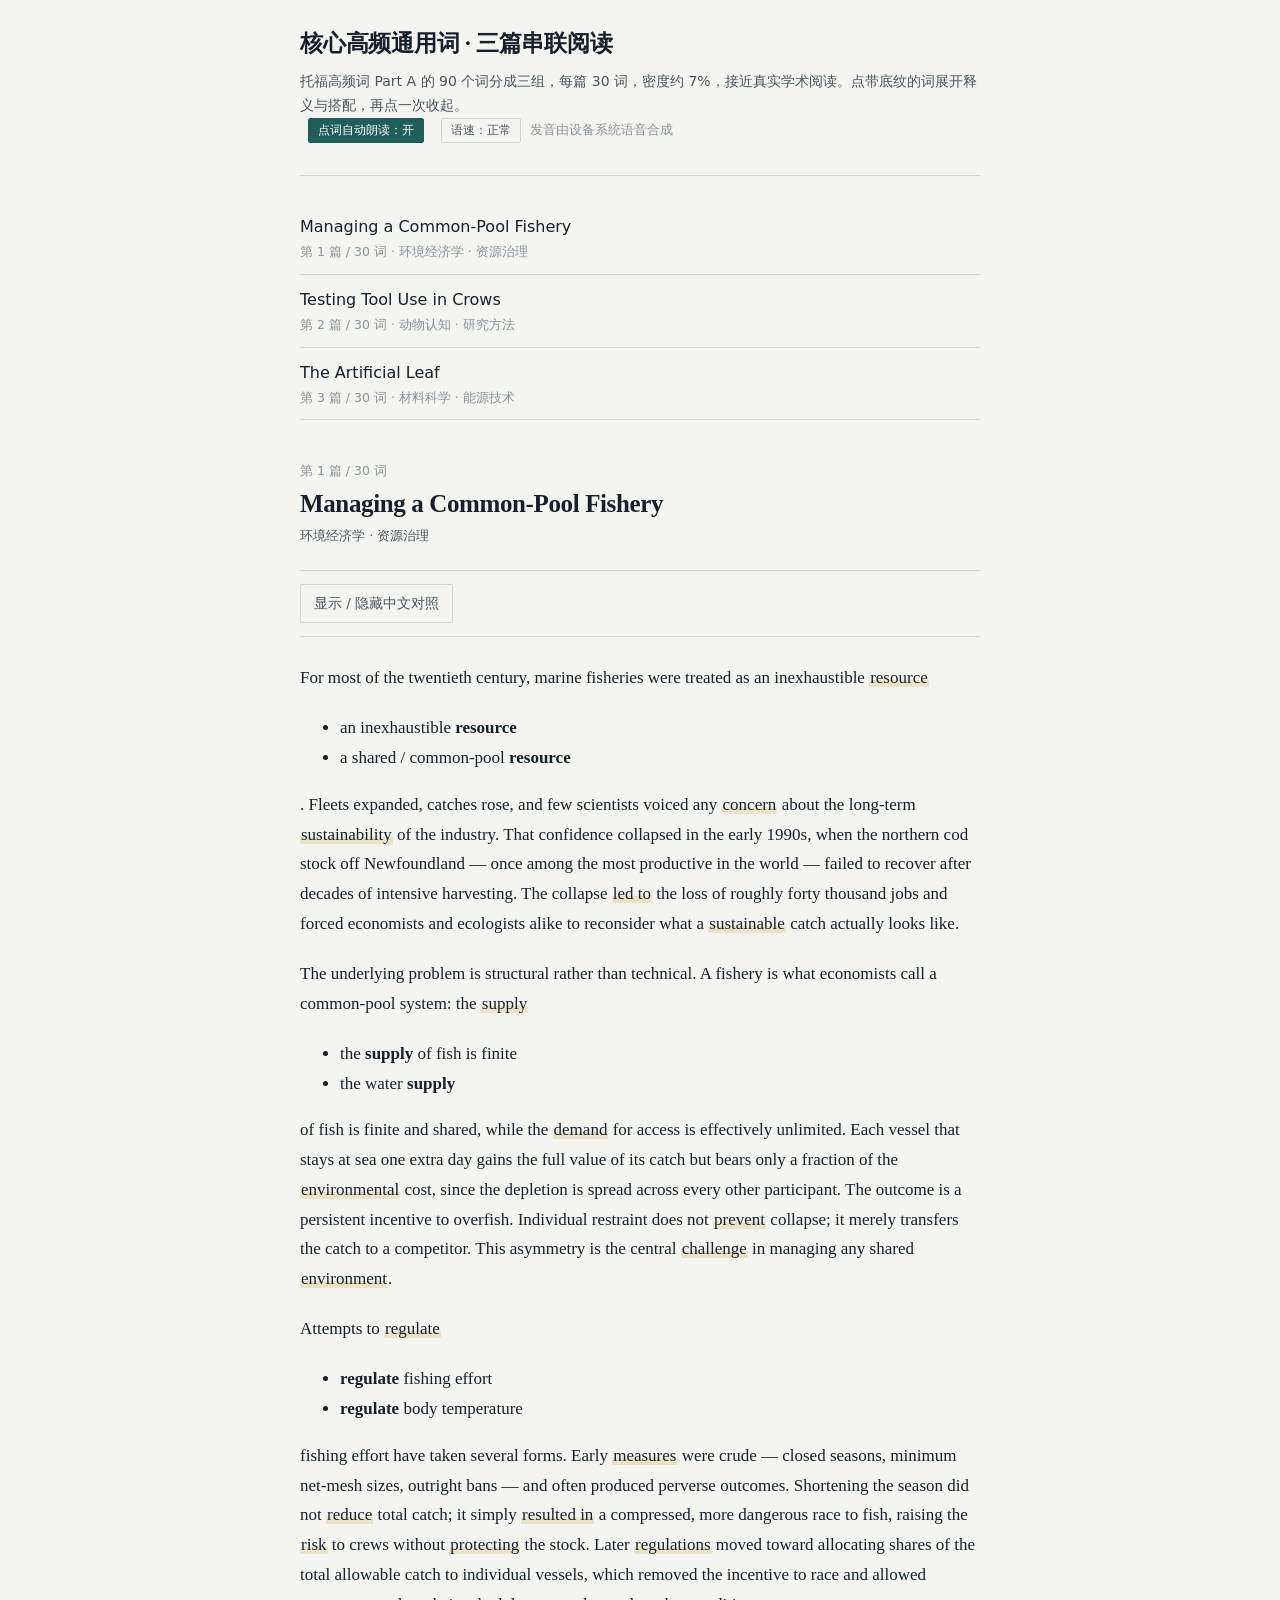
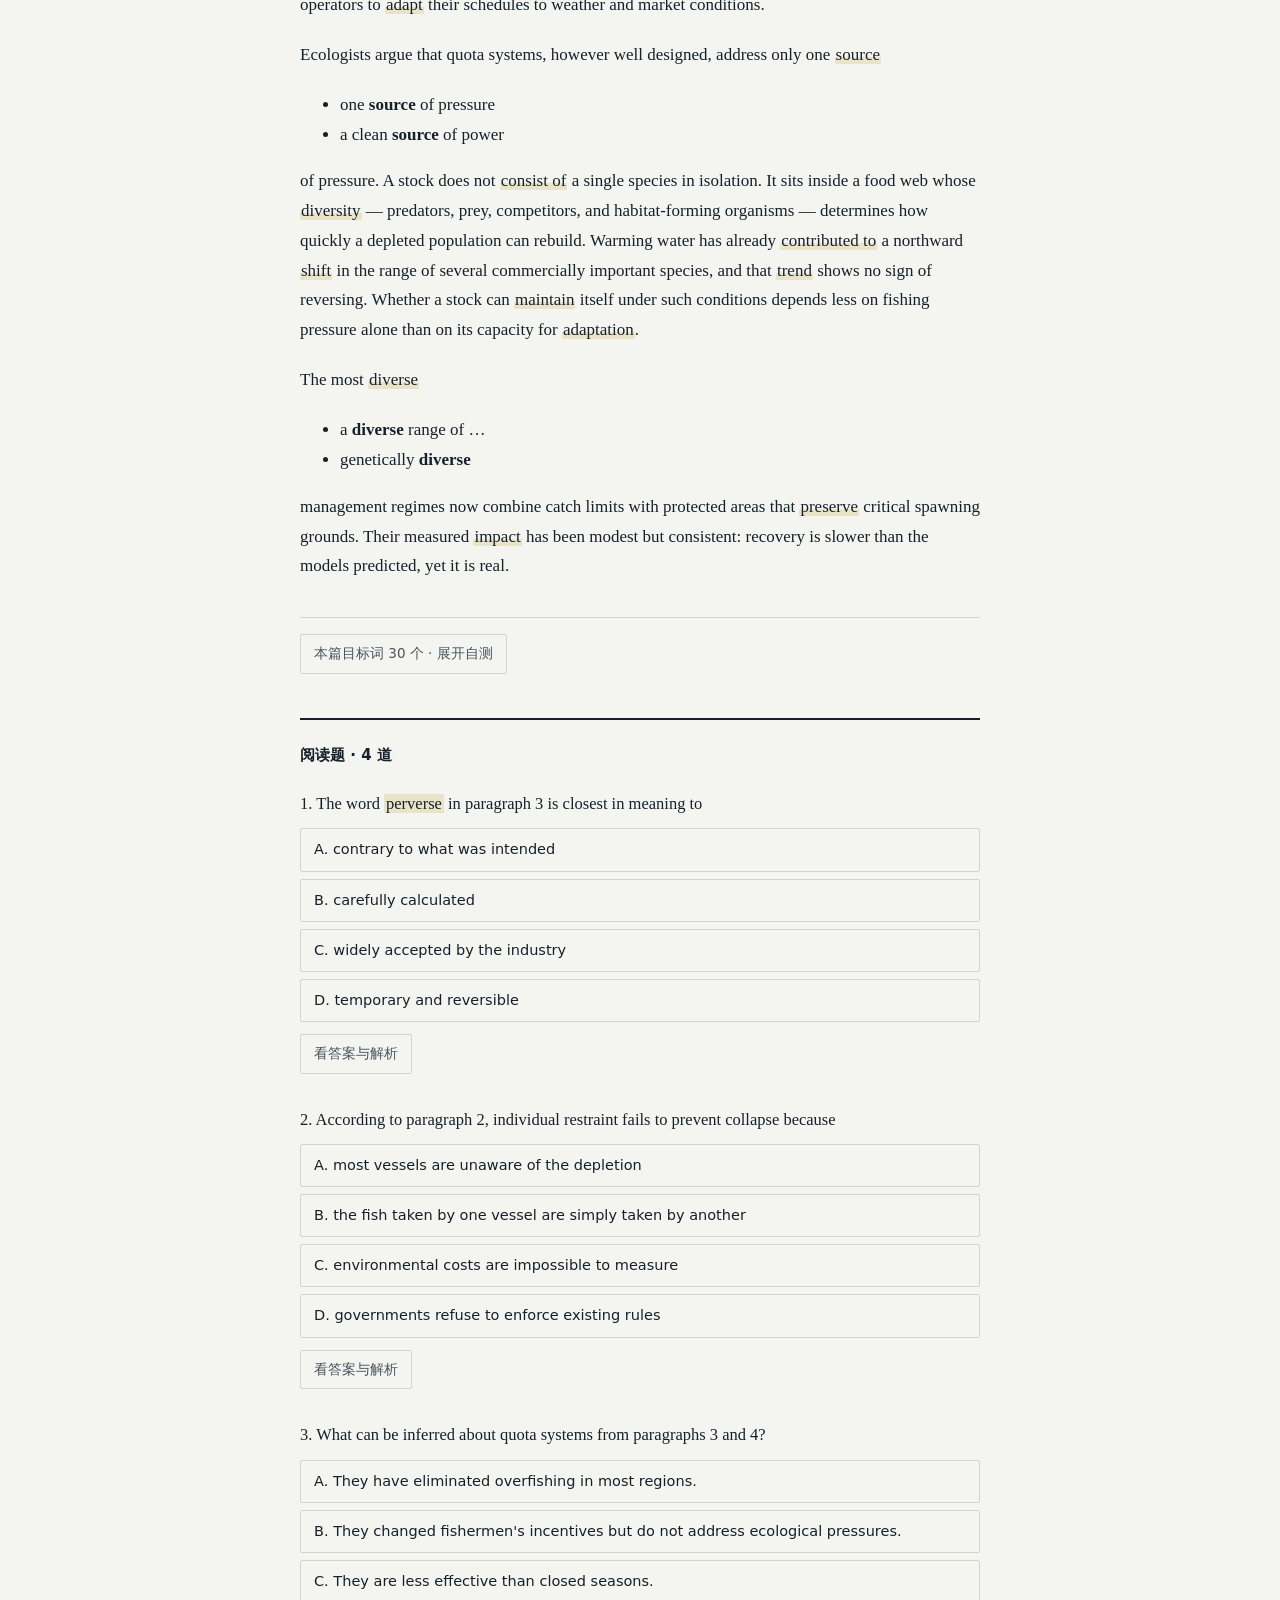
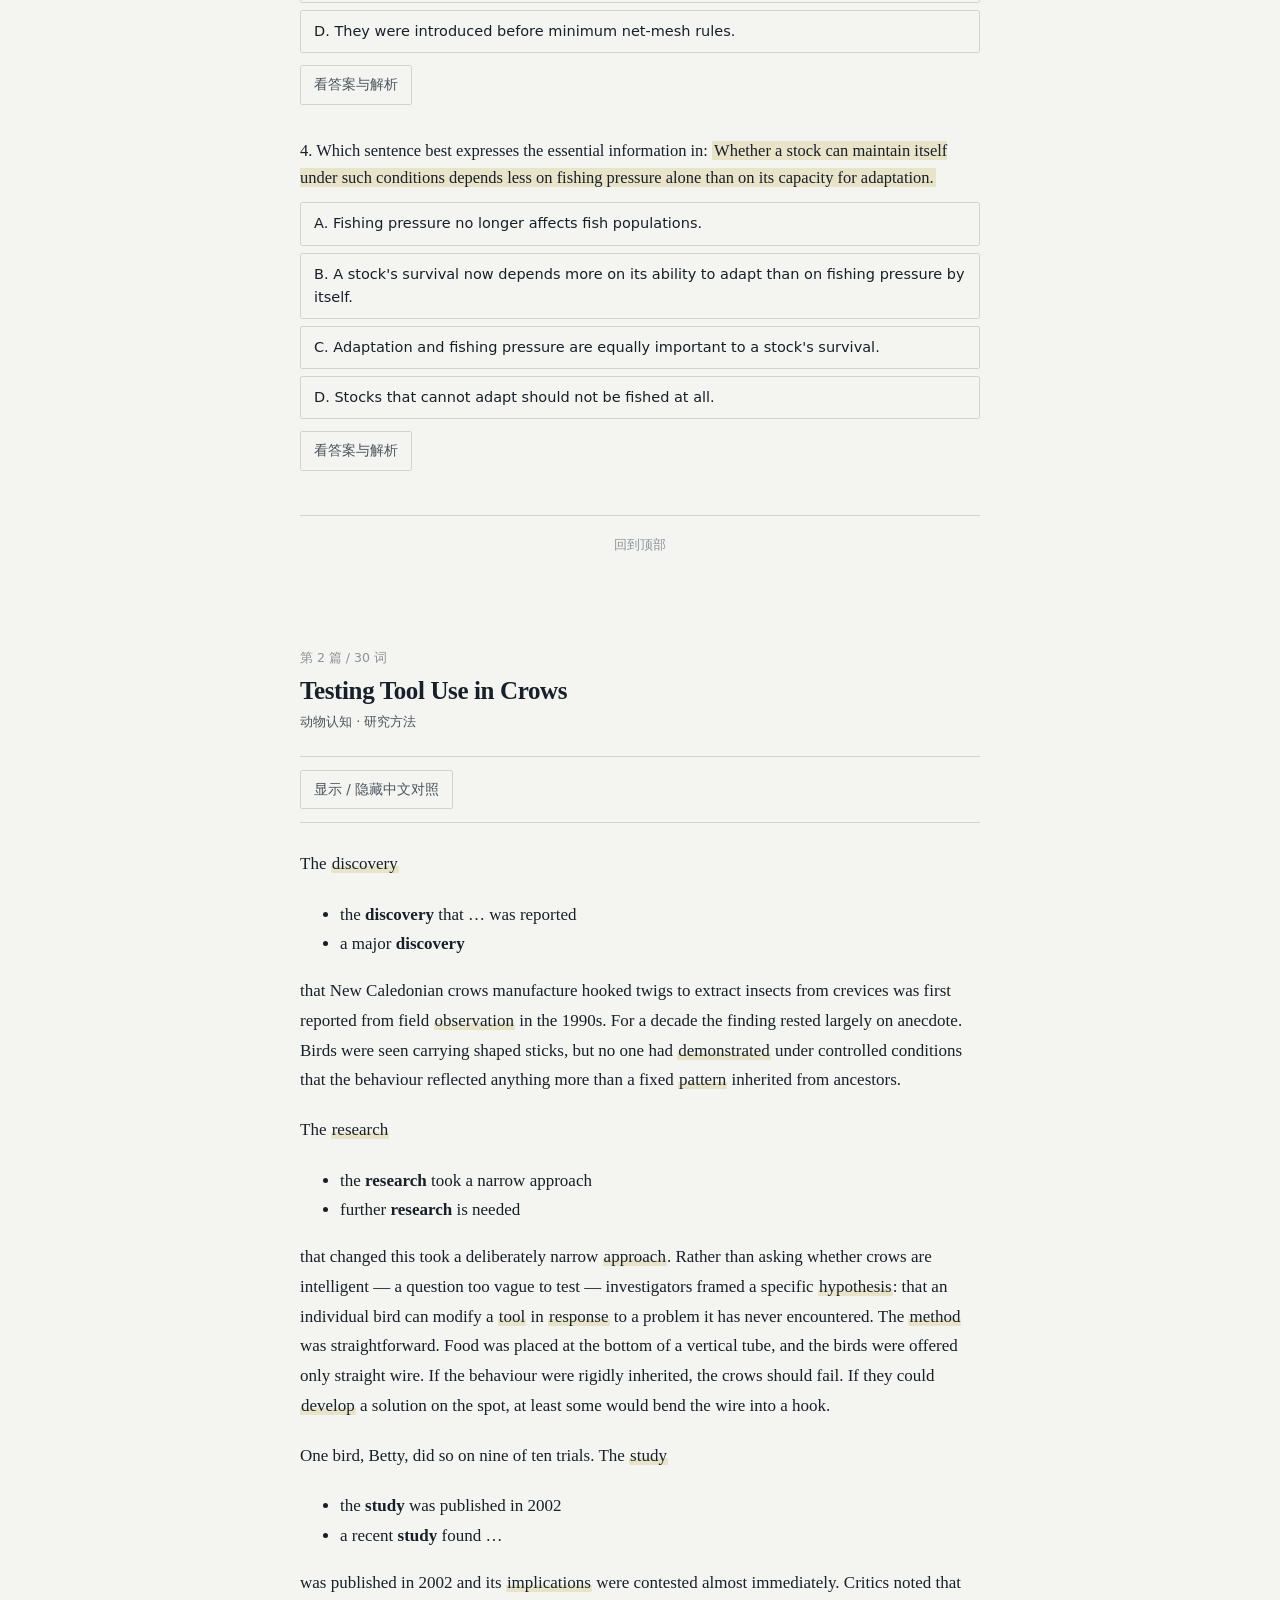
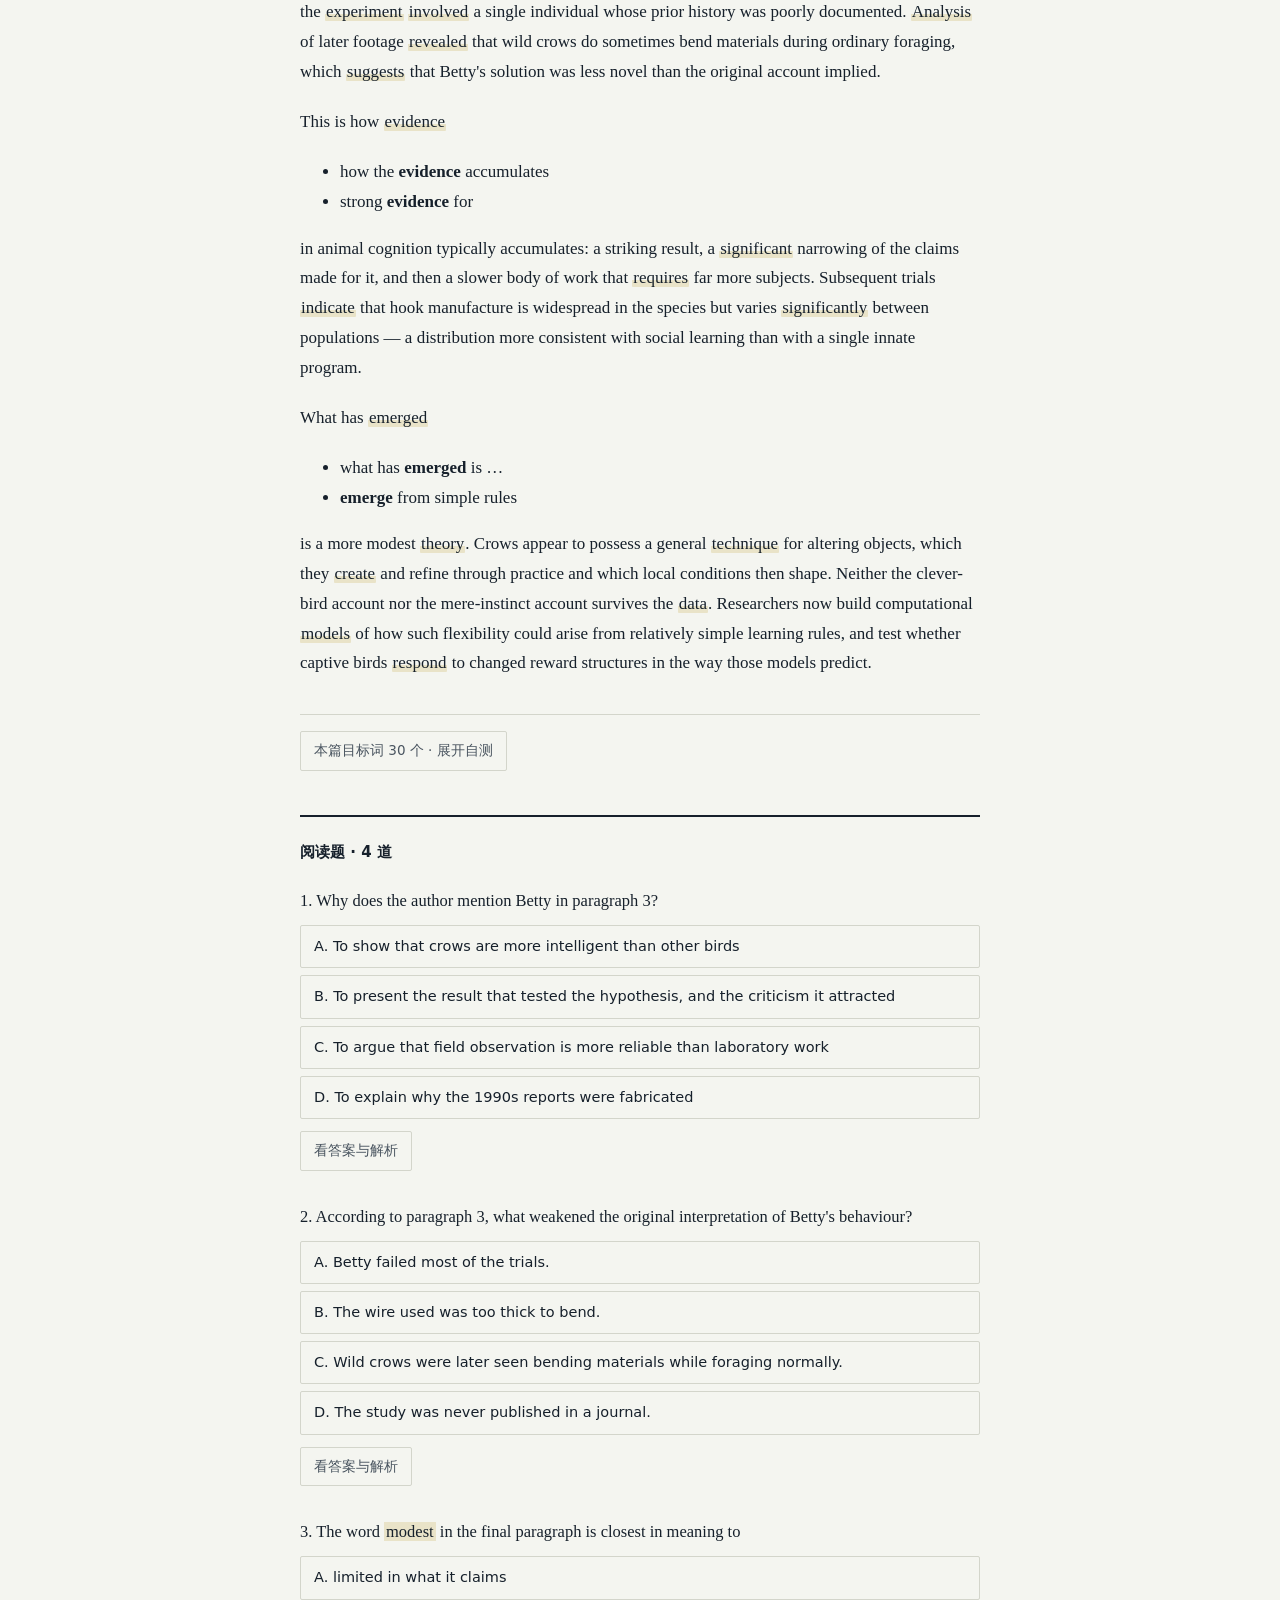
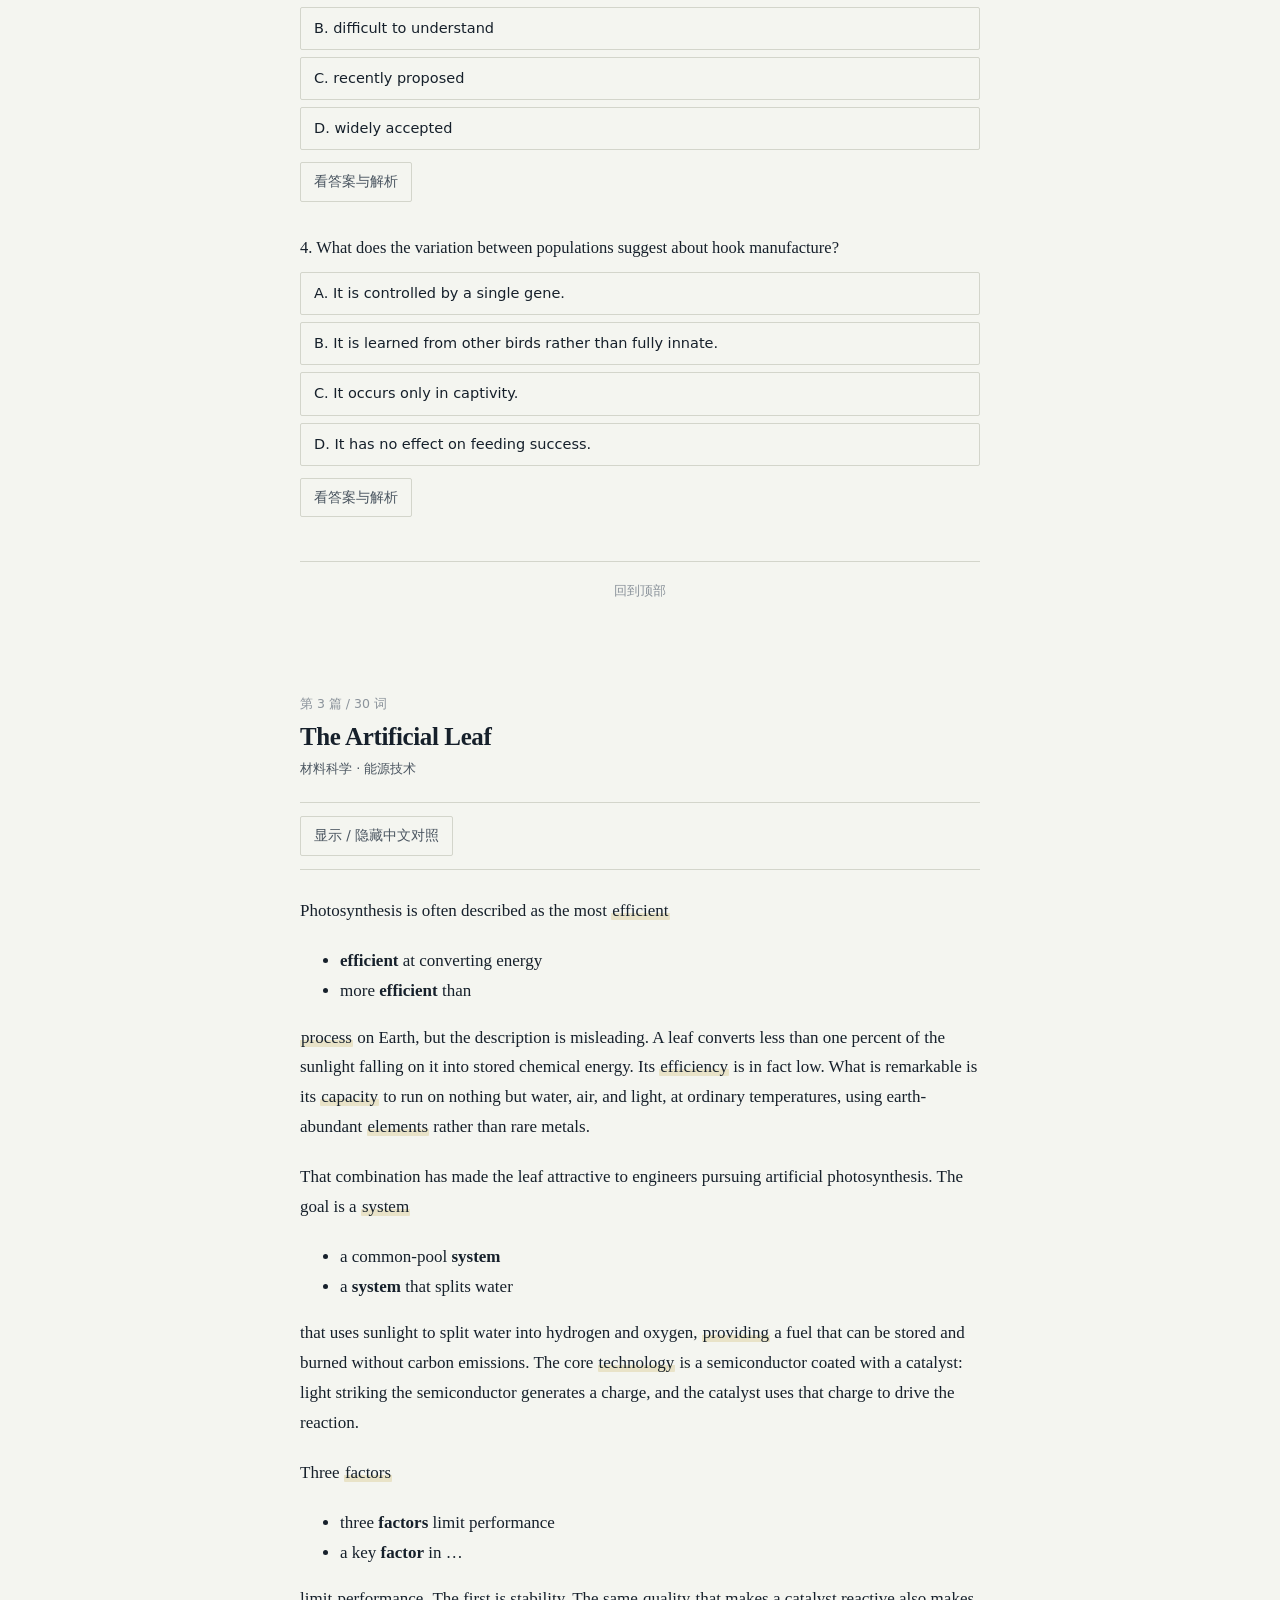
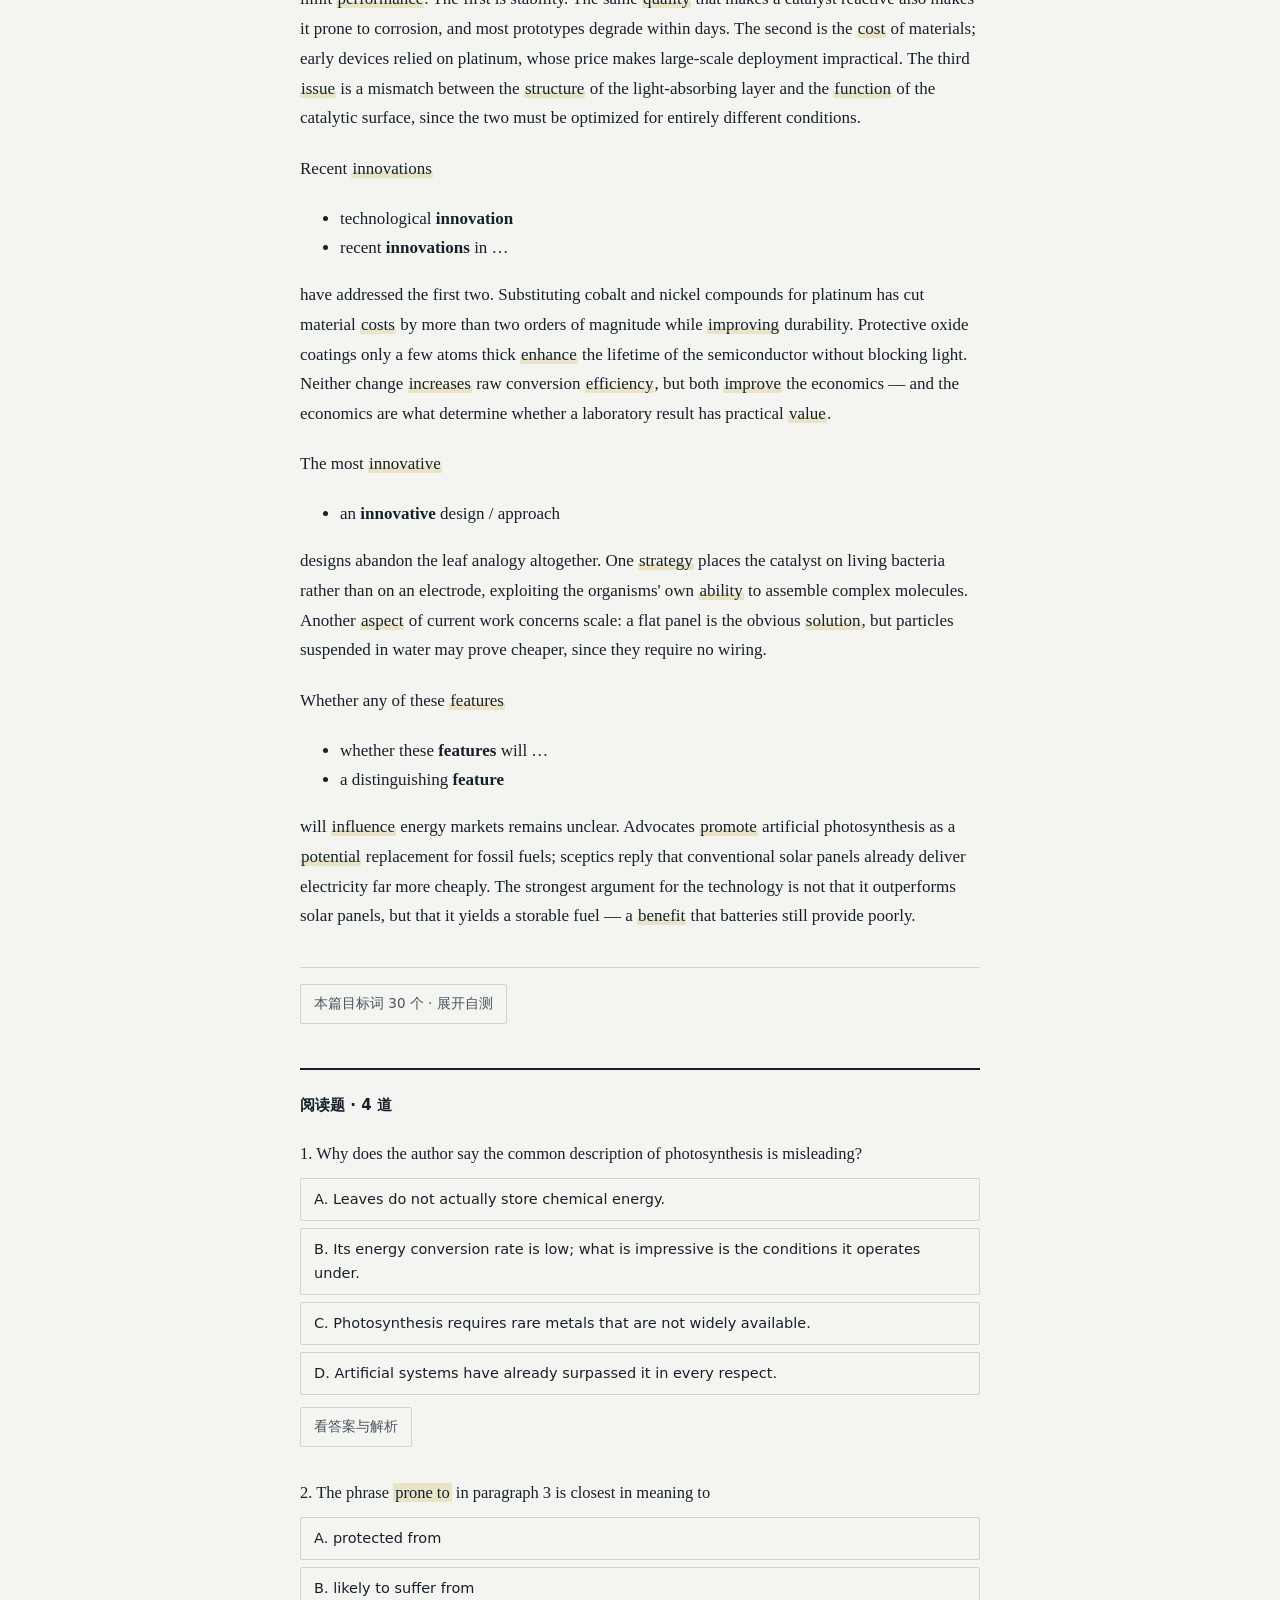
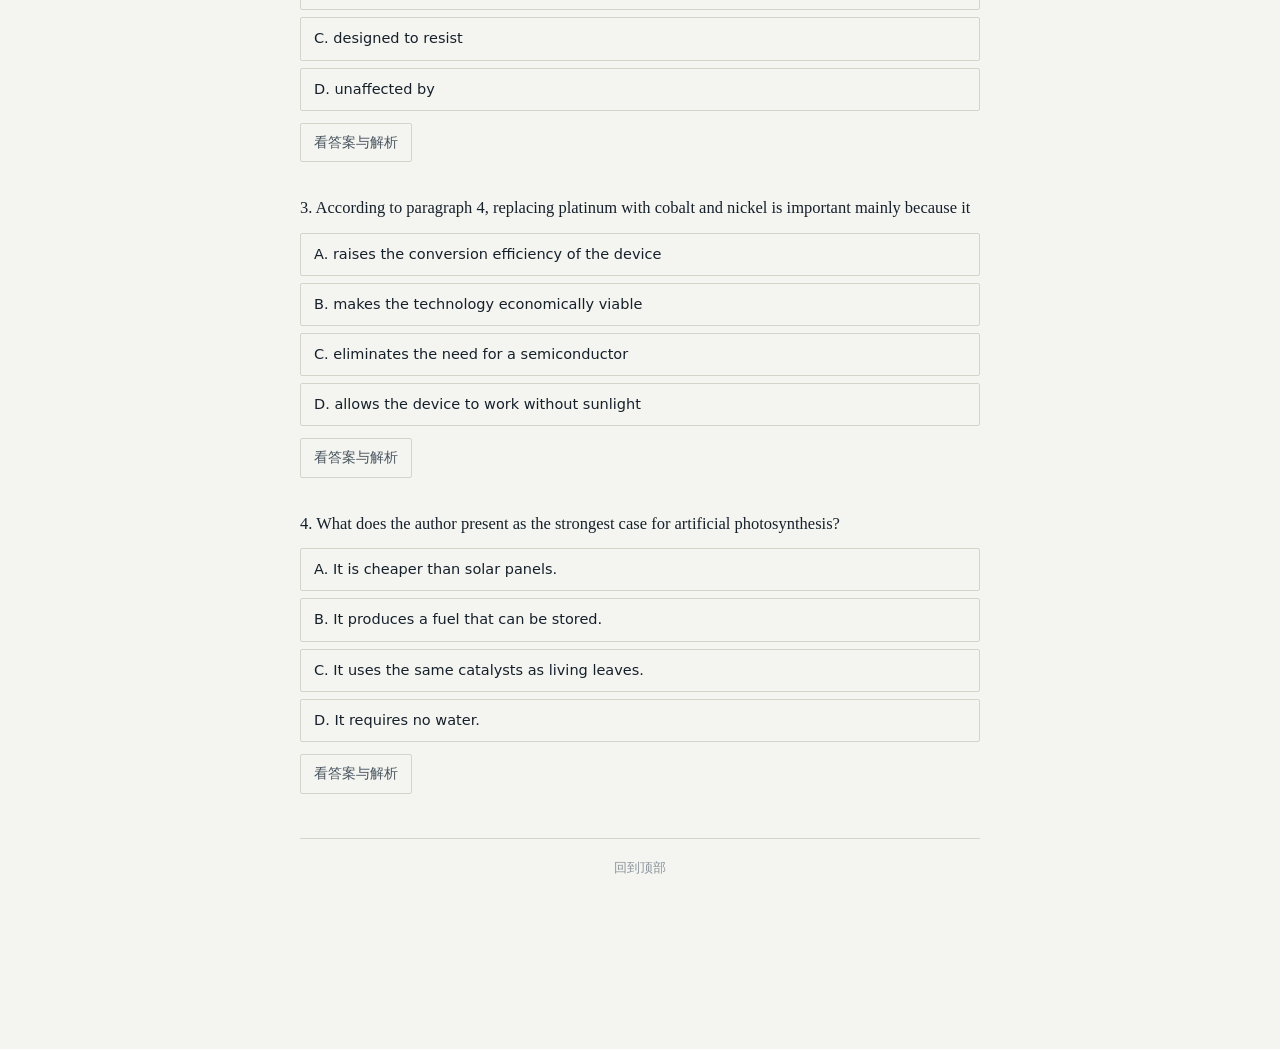
==== commit dd93fea8: "Add files via upload" ====
--- a/toefl-ch1.html
+++ b/toefl-ch1.html
@@ -1,591 +1,444 @@
-<!DOCTYPE html>
-<html lang="zh-CN">
-<head>
-<meta charset="utf-8">
+<!DOCTYPE html><html lang="zh-CN"><head><meta charset="utf-8">
 <meta name="viewport" content="width=device-width, initial-scale=1">
 <title>核心高频通用词 · 三篇串联阅读</title>
 <style>
-  :root{
-    --paper:#F4F5F0;
-    --paper-deep:#EAEBE4;
-    --ink:#16202B;
-    --ink-soft:#4A5560;
-    --ink-faint:#8B939B;
-    --wash:#E9E3C8;
-    --wash-strong:#DCD2A6;
-    --pine:#1F5E5B;
-    --rule:#D3D5CB;
-    --ok:#2C6B4F;
-    --no:#9A3B32;
+:root{
+  --paper:#F4F5F0; --ink:#16202B; --ink-soft:#4A5560; --ink-faint:#8B939B;
+  --wash:#E9E3C8; --wash-strong:#DCD2A6; --pine:#1F5E5B; --rule:#D3D5CB;
+  --ok:#2C6B4F;
+}
+*{box-sizing:border-box}
+html{-webkit-text-size-adjust:100%}
+body{
+  margin:0;background:var(--paper);color:var(--ink);
+  font-family:Charter,"Bitstream Charter",Georgia,"Times New Roman","Songti SC","Source Han Serif SC",serif;
+  font-size:17px;line-height:1.75;
+}
+.ui{font-family:-apple-system,BlinkMacSystemFont,"Segoe UI","PingFang SC","Hiragino Sans GB","Microsoft YaHei",system-ui,sans-serif}
+.wrap{max-width:720px;margin:0 auto;padding:0 20px 80px}
+
+header{border-bottom:1px solid var(--rule);padding:24px 0 18px;margin-bottom:26px}
+h1{font-size:23px;font-weight:700;margin:0 0 6px;letter-spacing:-.01em}
+header p{font-size:14px;color:var(--ink-soft);margin:0;line-height:1.7}
+
+.toc{margin:0 0 40px;padding:0;list-style:none}
+.toc li{border-bottom:1px solid var(--rule)}
+.toc a{display:block;padding:11px 0;color:var(--ink);text-decoration:none;font-size:16px}
+.toc a span{display:block;font-size:12.5px;color:var(--ink-faint)}
+
+section.psg{margin:0 0 72px;scroll-margin-top:12px}
+.meta{font-size:12.5px;color:var(--ink-faint);margin:0 0 6px}
+h2{font-size:25px;font-weight:700;line-height:1.3;margin:0 0 4px;letter-spacing:-.015em}
+.field{font-size:13px;color:var(--ink-soft);margin:0 0 22px}
+
+article p{margin:0 0 1.2em}
+.zh{
+  font-size:14.5px;line-height:1.9;color:var(--ink-soft);
+  border-left:2px solid var(--wash-strong);padding-left:14px;
+  margin:-.5em 0 1.6em;display:none;
+}
+
+/* ---- CSS-only toggles ---- */
+.tog{position:absolute;opacity:0;width:0;height:0;pointer-events:none}
+
+/* word gloss */
+label.w{
+  background:linear-gradient(transparent 62%, var(--wash) 62%);
+  cursor:pointer;border-radius:1px;padding:0 1px;
+}
+.tog:checked + label.w{background:var(--wash-strong);box-shadow:inset 0 -2px 0 var(--pine)}
+.tog:focus + label.w{outline:2px solid var(--pine);outline-offset:2px}
+.gloss{
+  display:none;
+  font-family:-apple-system,BlinkMacSystemFont,"Segoe UI","PingFang SC",system-ui,sans-serif;
+  background:#EDEEE7;border-left:3px solid var(--pine);
+  padding:11px 14px;margin:8px 0 12px;font-size:14px;line-height:1.7;
+  color:var(--ink-soft);border-radius:0 2px 2px 0;
+}
+.tog:checked + label.w + .gloss{display:block}
+.gloss .hw{font-family:Charter,Georgia,serif;font-size:17px;font-weight:700;color:var(--ink)}
+.gloss .ipa{color:var(--ink-faint);font-size:13px}
+.gloss .pos{color:var(--pine);font-size:12.5px}
+.gloss .def{color:var(--ink);font-size:15px}
+.gloss ul{margin:7px 0 0;padding-left:17px}
+.gloss li{margin:1px 0}
+.gloss b{font-weight:600;color:var(--ink)}
+
+/* button-style toggles */
+label.btn{
+  display:inline-block;
+  font-family:-apple-system,BlinkMacSystemFont,"Segoe UI","PingFang SC",system-ui,sans-serif;
+  font-size:13.5px;font-weight:500;color:var(--ink-soft);
+  border:1px solid var(--rule);border-radius:2px;padding:7px 13px;
+  cursor:pointer;background:none;-webkit-tap-highlight-color:transparent;
+}
+label.btn:hover{border-color:var(--pine);color:var(--pine)}
+.tog:checked + label.btn{background:var(--pine);border-color:var(--pine);color:#fff}
+.tog:focus + label.btn{outline:2px solid var(--pine);outline-offset:2px}
+
+.bar{padding:13px 0;border-top:1px solid var(--rule);border-bottom:1px solid var(--rule);margin:0 0 26px}
+.zhbox:checked ~ article .zh{display:block}
+
+/* word list */
+.listbox:checked ~ .grid{display:grid}
+.grid{
+  display:none;grid-template-columns:repeat(auto-fill,minmax(158px,1fr));
+  gap:1px 18px;margin:14px 0 0;
+  font-family:-apple-system,BlinkMacSystemFont,"PingFang SC",system-ui,sans-serif;font-size:13px;
+}
+.grid span{color:var(--ink-soft);padding:2px 0}
+.grid span b{font-family:Charter,Georgia,serif;font-weight:700;color:var(--ink);font-size:14px}
+.listwrap{border-top:1px solid var(--rule);padding-top:16px;margin-top:36px}
+
+/* questions */
+.qs{margin:44px 0 0;border-top:2px solid var(--ink);padding-top:22px}
+.qs h3{font-size:15px;font-weight:600;margin:0 0 22px;
+  font-family:-apple-system,BlinkMacSystemFont,"PingFang SC",system-ui,sans-serif}
+.q{margin:0 0 32px}
+.q .stem{margin:0 0 11px;font-size:16.5px;line-height:1.65}
+.q .stem em{background:var(--wash);font-style:normal;padding:0 2px}
+.q ol{margin:0 0 12px;padding-left:0;list-style:none}
+.q ol li{
+  font-family:-apple-system,BlinkMacSystemFont,"Segoe UI","PingFang SC",system-ui,sans-serif;
+  font-size:14.5px;line-height:1.6;border:1px solid var(--rule);border-radius:2px;
+  padding:9px 13px;margin:0 0 7px;
+}
+.ansbox:checked ~ .ans{display:block}
+.ans{
+  display:none;font-family:-apple-system,BlinkMacSystemFont,"PingFang SC",system-ui,sans-serif;
+  font-size:13.5px;line-height:1.8;color:var(--ink-soft);
+  border-left:2px solid var(--wash-strong);padding-left:13px;margin:12px 0 0;
+}
+.ans .key{color:var(--ok);font-weight:600}
+
+.say{
+  display:none;border:1px solid var(--rule);background:none;border-radius:2px;
+  font-family:-apple-system,BlinkMacSystemFont,"PingFang SC",system-ui,sans-serif;
+  font-size:12px;color:var(--ink-soft);padding:3px 9px;margin-left:8px;cursor:pointer;
+  vertical-align:2px;
+}
+.js .say{display:inline-block}
+.say:hover{border-color:var(--pine);color:var(--pine)}
+.say.on{background:var(--pine);border-color:var(--pine);color:#fff}
+.audiobar{display:none;gap:9px;flex-wrap:wrap;align-items:center;padding:0 0 14px}
+.js .audiobar{display:flex}
+.audiobar .lab{font-size:12.5px;color:var(--ink-faint);
+  font-family:-apple-system,BlinkMacSystemFont,"PingFang SC",system-ui,sans-serif}
+.nospeech{display:none;font-size:13px;color:#9A3B32;
+  font-family:-apple-system,BlinkMacSystemFont,"PingFang SC",system-ui,sans-serif}
+.top{display:block;text-align:center;font-size:13px;color:var(--ink-faint);
+  text-decoration:none;padding:18px 0;border-top:1px solid var(--rule);margin-top:44px;
+  font-family:-apple-system,BlinkMacSystemFont,"PingFang SC",system-ui,sans-serif}
+</style></head><body><div class="wrap">
+<header><h1>核心高频通用词 · 三篇串联阅读</h1><p class="ui">托福高频词 Part A 的 90 个词分成三组，每篇 30 词，密度约 7%，接近真实学术阅读。点带底纹的词展开释义与搭配，再点一次收起。</p><div class="audiobar ui"><button class="say on" id="autoBtn" type="button">点词自动朗读：开</button><button class="say" id="rateBtn" type="button">语速：正常</button><span class="lab">发音由设备系统语音合成</span></div><p class="nospeech" id="nospeech">当前浏览器不支持语音合成，朗读功能不可用。</p></header>
+<ul class="toc ui">
+<li><a href="#p1">Managing a Common-Pool Fishery<span>第 1 篇 / 30 词 · 环境经济学 · 资源治理</span></a></li>
+<li><a href="#p2">Testing Tool Use in Crows<span>第 2 篇 / 30 词 · 动物认知 · 研究方法</span></a></li>
+<li><a href="#p3">The Artificial Leaf<span>第 3 篇 / 30 词 · 材料科学 · 能源技术</span></a></li>
+</ul>
+<section class="psg" id="p1">
+<p class="meta ui">第 1 篇 / 30 词</p><h2>Managing a Common-Pool Fishery</h2><p class="field ui">环境经济学 · 资源治理</p>
+<input type="checkbox" class="tog zhbox" id="zh1">
+<div class="bar"><label class="btn" for="zh1">显示 / 隐藏中文对照</label></div>
+<article>
+<p>For most of the twentieth century, marine fisheries were treated as an inexhaustible <input type="checkbox" class="tog" id="p1w1"><label class="w" for="p1w1">resource</label><span class="gloss"><span class="hw">resource</span> <span class="ipa">/ˈriːsɔːrs/</span> <span class="pos">n.</span><button class="say" data-w="resource" type="button">朗读</button><br><span class="def">资源</span><ul><li>an inexhaustible <b>resource</b></li><li>a shared / common-pool <b>resource</b></li></ul></span>. Fleets expanded, catches rose, and few scientists voiced any <input type="checkbox" class="tog" id="p1w2"><label class="w" for="p1w2">concern</label><span class="gloss"><span class="hw">concern</span> <span class="ipa">/kənˈsɜːrn/</span> <span class="pos">n./v.</span><button class="say" data-w="concern" type="button">朗读</button><br><span class="def">担忧；关切</span><ul><li>voice <b>concern</b> about …</li><li>growing <b>concern</b> over</li></ul></span> about the long-term <input type="checkbox" class="tog" id="p1w3"><label class="w" for="p1w3">sustainability</label><span class="gloss"><span class="hw">sustainability</span> <span class="ipa">/səˌsteɪnəˈbɪləti/</span> <span class="pos">n.</span><button class="say" data-w="sustainability" type="button">朗读</button><br><span class="def">可持续性</span><ul><li>the long-term <b>sustainability</b> of …</li><li>ecological / financial <b>sustainability</b></li></ul></span> of the industry. That confidence collapsed in the early 1990s, when the northern cod stock off Newfoundland — once among the most productive in the world — failed to recover after decades of intensive harvesting. The collapse <input type="checkbox" class="tog" id="p1w4"><label class="w" for="p1w4">led to</label><span class="gloss"><span class="hw">lead to</span> <span class="ipa">/liːd tə/</span> <span class="pos">phr.</span><button class="say" data-w="lead to" type="button">朗读</button><br><span class="def">导致</span><ul><li>the collapse <b>led to</b> job losses</li><li><b>lead to</b> extreme weather</li></ul></span> the loss of roughly forty thousand jobs and forced economists and ecologists alike to reconsider what a <input type="checkbox" class="tog" id="p1w5"><label class="w" for="p1w5">sustainable</label><span class="gloss"><span class="hw">sustainable</span> <span class="ipa">/səˈsteɪnəbəl/</span> <span class="pos">adj.</span><button class="say" data-w="sustainable" type="button">朗读</button><br><span class="def">可持续的</span><ul><li>a <b>sustainable</b> yield / catch</li><li><b>sustainable</b> development</li><li>environmentally <b>sustainable</b></li></ul></span> catch actually looks like.</p>
+<div class="zh ui">在二十世纪的大部分时间里，海洋渔业被当作一种取之不尽的资源。船队扩张，捕获量上升，几乎没有科学家对这个行业的长期可持续性表达过担忧。这种信心在 1990 年代初崩塌：纽芬兰外海的北方鳕鱼种群——曾是世界上产量最高的种群之一——在数十年的高强度捕捞后未能恢复。这次崩溃导致约四万人失业，并迫使经济学家和生态学家重新思考：可持续的捕获量究竟是什么样子。</div>
+<p>The underlying problem is structural rather than technical. A fishery is what economists call a common-pool system: the <input type="checkbox" class="tog" id="p1w6"><label class="w" for="p1w6">supply</label><span class="gloss"><span class="hw">supply</span> <span class="ipa">/səˈplaɪ/</span> <span class="pos">n./v.</span><button class="say" data-w="supply" type="button">朗读</button><br><span class="def">供应；供给</span><ul><li>the <b>supply</b> of fish is finite</li><li>the water <b>supply</b></li></ul></span> of fish is finite and shared, while the <input type="checkbox" class="tog" id="p1w7"><label class="w" for="p1w7">demand</label><span class="gloss"><span class="hw">demand</span> <span class="ipa">/dɪˈmænd/</span> <span class="pos">n./v.</span><button class="say" data-w="demand" type="button">朗读</button><br><span class="def">需求；要求</span><ul><li><b>demand</b> for access is unlimited</li><li>consumer <b>demand</b> for …</li></ul></span> for access is effectively unlimited. Each vessel that stays at sea one extra day gains the full value of its catch but bears only a fraction of the <input type="checkbox" class="tog" id="p1w8"><label class="w" for="p1w8">environmental</label><span class="gloss"><span class="hw">environmental</span> <span class="ipa">/ɪnˌvaɪrənˈmentəl/</span> <span class="pos">adj.</span><button class="say" data-w="environmental" type="button">朗读</button><br><span class="def">环境的</span><ul><li><b>environmental</b> cost / pressure</li><li><b>environmental</b> degradation</li></ul></span> cost, since the depletion is spread across every other participant. The outcome is a persistent incentive to overfish. Individual restraint does not <input type="checkbox" class="tog" id="p1w9"><label class="w" for="p1w9">prevent</label><span class="gloss"><span class="hw">prevent</span> <span class="ipa">/prɪˈvent/</span> <span class="pos">v.</span><button class="say" data-w="prevent" type="button">朗读</button><br><span class="def">防止；阻止</span><ul><li><b>prevent</b> collapse</li><li><b>prevent</b> X from happening</li></ul></span> collapse; it merely transfers the catch to a competitor. This asymmetry is the central <input type="checkbox" class="tog" id="p1w10"><label class="w" for="p1w10">challenge</label><span class="gloss"><span class="hw">challenge</span> <span class="ipa">/ˈtʃælɪndʒ/</span> <span class="pos">n./v.</span><button class="say" data-w="challenge" type="button">朗读</button><br><span class="def">挑战</span><ul><li>pose a serious <b>challenge</b></li><li>the central <b>challenge</b> is …</li></ul></span> in managing any shared <input type="checkbox" class="tog" id="p1w11"><label class="w" for="p1w11">environment</label><span class="gloss"><span class="hw">environment</span> <span class="ipa">/ɪnˈvaɪrənmənt/</span> <span class="pos">n.</span><button class="say" data-w="environment" type="button">朗读</button><br><span class="def">环境</span><ul><li>a shared <b>environment</b></li><li>adapt to the <b>environment</b></li></ul></span>.</p>
+<div class="zh ui">根本问题是结构性的，而非技术性的。渔业属于经济学家所说的公共池塘系统：鱼的供给是有限且共享的，而获取渠道的需求实际上是无限的。每一艘多在海上停留一天的船只都获得其渔获的全部价值，却只承担环境成本的一小部分，因为资源损耗被分摊到了其他所有参与者身上。其结果是持续存在的过度捕捞激励。个体的克制并不能阻止崩溃，只是把渔获转移给了竞争者。这种不对称性正是管理任何共享环境时的核心挑战。</div>
+<p>Attempts to <input type="checkbox" class="tog" id="p1w12"><label class="w" for="p1w12">regulate</label><span class="gloss"><span class="hw">regulate</span> <span class="ipa">/ˈreɡjəleɪt/</span> <span class="pos">v.</span><button class="say" data-w="regulate" type="button">朗读</button><br><span class="def">调节；管制</span><ul><li><b>regulate</b> fishing effort</li><li><b>regulate</b> body temperature</li></ul></span> fishing effort have taken several forms. Early <input type="checkbox" class="tog" id="p1w13"><label class="w" for="p1w13">measures</label><span class="gloss"><span class="hw">measure</span> <span class="ipa">/ˈmeʒər/</span> <span class="pos">n./v.</span><button class="say" data-w="measure" type="button">朗读</button><br><span class="def">措施；测量</span><ul><li>take <b>measures</b> to …</li><li>early <b>measures</b> were crude</li></ul></span> were crude — closed seasons, minimum net-mesh sizes, outright bans — and often produced perverse outcomes. Shortening the season did not <input type="checkbox" class="tog" id="p1w14"><label class="w" for="p1w14">reduce</label><span class="gloss"><span class="hw">reduce</span> <span class="ipa">/rɪˈduːs/</span> <span class="pos">v.</span><button class="say" data-w="reduce" type="button">朗读</button><br><span class="def">减少</span><ul><li><b>reduce</b> total catch / emissions</li></ul></span> total catch; it simply <input type="checkbox" class="tog" id="p1w15"><label class="w" for="p1w15">resulted in</label><span class="gloss"><span class="hw">result in</span> <span class="ipa">/rɪˈzʌlt ɪn/</span> <span class="pos">phr.</span><button class="say" data-w="result in" type="button">朗读</button><br><span class="def">导致</span><ul><li>it <b>resulted in</b> a race to fish</li><li>poor planning <b>results in</b> …</li></ul></span> a compressed, more dangerous race to fish, raising the <input type="checkbox" class="tog" id="p1w16"><label class="w" for="p1w16">risk</label><span class="gloss"><span class="hw">risk</span> <span class="ipa">/rɪsk/</span> <span class="pos">n./v.</span><button class="say" data-w="risk" type="button">朗读</button><br><span class="def">风险</span><ul><li>raise / reduce the <b>risk</b> to …</li><li>at <b>risk</b> of collapse</li></ul></span> to crews without <input type="checkbox" class="tog" id="p1w17"><label class="w" for="p1w17">protecting</label><span class="gloss"><span class="hw">protect</span> <span class="ipa">/prəˈtekt/</span> <span class="pos">v.</span><button class="say" data-w="protect" type="button">朗读</button><br><span class="def">保护</span><ul><li><b>protect</b> the stock / habitat</li></ul></span> the stock. Later <input type="checkbox" class="tog" id="p1w18"><label class="w" for="p1w18">regulations</label><span class="gloss"><span class="hw">regulation</span> <span class="ipa">/ˌreɡjəˈleɪʃən/</span> <span class="pos">n.</span><button class="say" data-w="regulation" type="button">朗读</button><br><span class="def">规则；监管</span><ul><li>strict / lax <b>regulations</b></li><li><b>regulations</b> governing …</li></ul></span> moved toward allocating shares of the total allowable catch to individual vessels, which removed the incentive to race and allowed operators to <input type="checkbox" class="tog" id="p1w19"><label class="w" for="p1w19">adapt</label><span class="gloss"><span class="hw">adapt</span> <span class="ipa">/əˈdæpt/</span> <span class="pos">v.</span><button class="say" data-w="adapt" type="button">朗读</button><br><span class="def">适应；改编</span><ul><li><b>adapt</b> to changing conditions</li><li><b>adapt</b> a method for a new purpose</li></ul></span> their schedules to weather and market conditions.</p>
+<div class="zh ui">管制捕捞强度的尝试有过几种形式。早期的措施相当粗糙——休渔期、最小网目尺寸、彻底禁捕——而且常常产生适得其反的结果。缩短渔期并没有减少总捕获量，只是导致了一场被压缩得更加危险的抢捕竞赛，在没有保护种群的同时提高了船员的风险。后来的法规转向把总可捕量的份额分配给单艘船只，这消除了抢捕的激励，也让作业者能够根据天气和市场状况调整自己的时间安排。</div>
+<p>Ecologists argue that quota systems, however well designed, address only one <input type="checkbox" class="tog" id="p1w20"><label class="w" for="p1w20">source</label><span class="gloss"><span class="hw">source</span> <span class="ipa">/sɔːrs/</span> <span class="pos">n./v.</span><button class="say" data-w="source" type="button">朗读</button><br><span class="def">来源；获取</span><ul><li>one <b>source</b> of pressure</li><li>a clean <b>source</b> of power</li></ul></span> of pressure. A stock does not <input type="checkbox" class="tog" id="p1w21"><label class="w" for="p1w21">consist of</label><span class="gloss"><span class="hw">consist of</span> <span class="ipa">/kənˈsɪst əv/</span> <span class="pos">phr.</span><button class="say" data-w="consist of" type="button">朗读</button><br><span class="def">由…组成</span><ul><li>a stock does not <b>consist of</b> a single species</li></ul></span> a single species in isolation. It sits inside a food web whose <input type="checkbox" class="tog" id="p1w22"><label class="w" for="p1w22">diversity</label><span class="gloss"><span class="hw">diversity</span> <span class="ipa">/daɪˈvɜːrsəti/</span> <span class="pos">n.</span><button class="say" data-w="diversity" type="button">朗读</button><br><span class="def">多样性</span><ul><li>species / biological <b>diversity</b></li><li><b>diversity</b> of the food web</li></ul></span> — predators, prey, competitors, and habitat-forming organisms — determines how quickly a depleted population can rebuild. Warming water has already <input type="checkbox" class="tog" id="p1w23"><label class="w" for="p1w23">contributed to</label><span class="gloss"><span class="hw">contribute to</span> <span class="ipa">/kənˈtrɪbjuːt tə/</span> <span class="pos">phr.</span><button class="say" data-w="contribute to" type="button">朗读</button><br><span class="def">贡献于；导致</span><ul><li>warming has <b>contributed to</b> a shift</li><li>factors that <b>contribute to</b> decline</li></ul></span> a northward <input type="checkbox" class="tog" id="p1w24"><label class="w" for="p1w24">shift</label><span class="gloss"><span class="hw">shift</span> <span class="ipa">/ʃɪft/</span> <span class="pos">n./v.</span><button class="say" data-w="shift" type="button">朗读</button><br><span class="def">转变；变化</span><ul><li>a northward <b>shift</b> in range</li><li>a <b>shift</b> towards …</li></ul></span> in the range of several commercially important species, and that <input type="checkbox" class="tog" id="p1w25"><label class="w" for="p1w25">trend</label><span class="gloss"><span class="hw">trend</span> <span class="ipa">/trend/</span> <span class="pos">n.</span><button class="say" data-w="trend" type="button">朗读</button><br><span class="def">趋势</span><ul><li>the <b>trend</b> shows no sign of reversing</li><li>a clear upward <b>trend</b></li></ul></span> shows no sign of reversing. Whether a stock can <input type="checkbox" class="tog" id="p1w26"><label class="w" for="p1w26">maintain</label><span class="gloss"><span class="hw">maintain</span> <span class="ipa">/meɪnˈteɪn/</span> <span class="pos">v.</span><button class="say" data-w="maintain" type="button">朗读</button><br><span class="def">维持；保养</span><ul><li><b>maintain</b> itself / a population</li><li><b>maintain</b> a stable level</li></ul></span> itself under such conditions depends less on fishing pressure alone than on its capacity for <input type="checkbox" class="tog" id="p1w27"><label class="w" for="p1w27">adaptation</label><span class="gloss"><span class="hw">adaptation</span> <span class="ipa">/ˌædæpˈteɪʃən/</span> <span class="pos">n.</span><button class="say" data-w="adaptation" type="button">朗读</button><br><span class="def">适应；适应性特征</span><ul><li>an <b>adaptation</b> to cold / drought</li><li>the capacity for <b>adaptation</b></li></ul></span>.</p>
+<div class="zh ui">生态学家认为，配额制度无论设计得多好，都只处理了压力的一个来源。一个种群并不是由孤立的单一物种组成的。它位于一个食物网之中，而这个食物网的多样性——捕食者、猎物、竞争者以及构建栖息地的生物——决定了一个被耗竭的种群能多快恢复。变暖的海水已经促成了若干具有商业价值的物种分布区向北移动，而这一趋势没有任何逆转的迹象。一个种群能否在这样的条件下维持自身，与其说取决于捕捞压力本身，不如说取决于它的适应能力。</div>
+<p>The most <input type="checkbox" class="tog" id="p1w28"><label class="w" for="p1w28">diverse</label><span class="gloss"><span class="hw">diverse</span> <span class="ipa">/daɪˈvɜːrs/</span> <span class="pos">adj.</span><button class="say" data-w="diverse" type="button">朗读</button><br><span class="def">多样的</span><ul><li>a <b>diverse</b> range of …</li><li>genetically <b>diverse</b></li></ul></span> management regimes now combine catch limits with protected areas that <input type="checkbox" class="tog" id="p1w29"><label class="w" for="p1w29">preserve</label><span class="gloss"><span class="hw">preserve</span> <span class="ipa">/prɪˈzɜːrv/</span> <span class="pos">v.</span><button class="say" data-w="preserve" type="button">朗读</button><br><span class="def">保存；保护</span><ul><li><b>preserve</b> critical spawning grounds</li><li><b>preserve</b> artifacts</li></ul></span> critical spawning grounds. Their measured <input type="checkbox" class="tog" id="p1w30"><label class="w" for="p1w30">impact</label><span class="gloss"><span class="hw">impact</span> <span class="ipa">/ˈɪmpækt/</span> <span class="pos">n./v.</span><button class="say" data-w="impact" type="button">朗读</button><br><span class="def">冲击；影响</span><ul><li>the measured <b>impact</b> of …</li><li>have a positive <b>impact</b> on</li></ul></span> has been modest but consistent: recovery is slower than the models predicted, yet it is real.</p>
+<div class="zh ui">目前最多样的管理制度会把捕获限额与保护关键产卵场的保护区结合起来。其可测量的影响一直不大，但相当稳定：恢复速度比模型预测的要慢，但确实在发生。</div>
+</article>
+<div class="listwrap"><input type="checkbox" class="tog listbox" id="lst1"><label class="btn" for="lst1">本篇目标词 30 个 · 展开自测</label><div class="grid">
+<span><b>resource</b> 资源</span>
+<span><b>concern</b> 担忧；关切</span>
+<span><b>sustainability</b> 可持续性</span>
+<span><b>lead to</b> 导致</span>
+<span><b>sustainable</b> 可持续的</span>
+<span><b>supply</b> 供应；供给</span>
+<span><b>demand</b> 需求；要求</span>
+<span><b>environmental</b> 环境的</span>
+<span><b>prevent</b> 防止；阻止</span>
+<span><b>challenge</b> 挑战</span>
+<span><b>environment</b> 环境</span>
+<span><b>regulate</b> 调节；管制</span>
+<span><b>measure</b> 措施；测量</span>
+<span><b>reduce</b> 减少</span>
+<span><b>result in</b> 导致</span>
+<span><b>risk</b> 风险</span>
+<span><b>protect</b> 保护</span>
+<span><b>regulation</b> 规则；监管</span>
+<span><b>adapt</b> 适应；改编</span>
+<span><b>source</b> 来源；获取</span>
+<span><b>consist of</b> 由…组成</span>
+<span><b>diversity</b> 多样性</span>
+<span><b>contribute to</b> 贡献于；导致</span>
+<span><b>shift</b> 转变；变化</span>
+<span><b>trend</b> 趋势</span>
+<span><b>maintain</b> 维持；保养</span>
+<span><b>adaptation</b> 适应；适应性特征</span>
+<span><b>diverse</b> 多样的</span>
+<span><b>preserve</b> 保存；保护</span>
+<span><b>impact</b> 冲击；影响</span>
+</div></div>
+<section class="qs"><h3>阅读题 · 4 道</h3>
+<div class="q"><p class="stem">1. The word <em>perverse</em> in paragraph 3 is closest in meaning to</p><ol>
+<li>A. contrary to what was intended</li>
+<li>B. carefully calculated</li>
+<li>C. widely accepted by the industry</li>
+<li>D. temporary and reversible</li>
+</ol>
+<input type="checkbox" class="tog ansbox" id="a1_0"><label class="btn" for="a1_0">看答案与解析</label><div class="ans"><span class="key">正确答案 A</span> — 词汇题靠语境，不靠背释义。后一句给出了具体内容：缩短渔期没有减少捕获量，反而制造了更危险的抢捕。这是「与意图相反的结果」。B、C、D 在上下文里都没有支撑。</div>
+</div>
+<div class="q"><p class="stem">2. According to paragraph 2, individual restraint fails to prevent collapse because</p><ol>
+<li>A. most vessels are unaware of the depletion</li>
+<li>B. the fish taken by one vessel are simply taken by another</li>
+<li>C. environmental costs are impossible to measure</li>
+<li>D. governments refuse to enforce existing rules</li>
+</ol>
+<input type="checkbox" class="tog ansbox" id="a1_1"><label class="btn" for="a1_1">看答案与解析</label><div class="ans"><span class="key">正确答案 B</span> — 原文：it merely transfers the catch to a competitor（只是把渔获转移给竞争者）。选项 B 是它的同义改写。A、C、D 都属于「听起来合理但文中没说」，这是托福事实题最常见的干扰方式。</div>
+</div>
+<div class="q"><p class="stem">3. What can be inferred about quota systems from paragraphs 3 and 4?</p><ol>
+<li>A. They have eliminated overfishing in most regions.</li>
+<li>B. They changed fishermen's incentives but do not address ecological pressures.</li>
+<li>C. They are less effective than closed seasons.</li>
+<li>D. They were introduced before minimum net-mesh rules.</li>
+</ol>
+<input type="checkbox" class="tog ansbox" id="a1_2"><label class="btn" for="a1_2">看答案与解析</label><div class="ans"><span class="key">正确答案 B</span> — 第 3 段说配额制消除了抢捕激励，第 4 段紧接着说它「只处理了压力的一个来源」。两段合起来正是 B。D 与 later / early 的时间顺序矛盾。</div>
+</div>
+<div class="q"><p class="stem">4. Which sentence best expresses the essential information in: <em>Whether a stock can maintain itself under such conditions depends less on fishing pressure alone than on its capacity for adaptation.</em></p><ol>
+<li>A. Fishing pressure no longer affects fish populations.</li>
+<li>B. A stock's survival now depends more on its ability to adapt than on fishing pressure by itself.</li>
+<li>C. Adaptation and fishing pressure are equally important to a stock's survival.</li>
+<li>D. Stocks that cannot adapt should not be fished at all.</li>
+</ol>
+<input type="checkbox" class="tog ansbox" id="a1_3"><label class="btn" for="a1_3">看答案与解析</label><div class="ans"><span class="key">正确答案 B</span> — 句子简化题要保留原句的比较关系。less A than B = 更取决于 B。A 把 less 读成了 not（绝对化），C 抹掉了比较，D 加入了原句没有的建议。</div>
+</div>
+</section>
+<a class="top ui" href="#top">回到顶部</a>
+</section>
+<section class="psg" id="p2">
+<p class="meta ui">第 2 篇 / 30 词</p><h2>Testing Tool Use in Crows</h2><p class="field ui">动物认知 · 研究方法</p>
+<input type="checkbox" class="tog zhbox" id="zh2">
+<div class="bar"><label class="btn" for="zh2">显示 / 隐藏中文对照</label></div>
+<article>
+<p>The <input type="checkbox" class="tog" id="p2w1"><label class="w" for="p2w1">discovery</label><span class="gloss"><span class="hw">discovery</span> <span class="ipa">/dɪˈskʌvəri/</span> <span class="pos">n.</span><button class="say" data-w="discovery" type="button">朗读</button><br><span class="def">发现</span><ul><li>the <b>discovery</b> that … was reported</li><li>a major <b>discovery</b></li></ul></span> that New Caledonian crows manufacture hooked twigs to extract insects from crevices was first reported from field <input type="checkbox" class="tog" id="p2w2"><label class="w" for="p2w2">observation</label><span class="gloss"><span class="hw">observation</span> <span class="ipa">/ˌɑːbzərˈveɪʃən/</span> <span class="pos">n.</span><button class="say" data-w="observation" type="button">朗读</button><br><span class="def">观察</span><ul><li>reported from field <b>observation</b></li><li>careful <b>observation</b></li></ul></span> in the 1990s. For a decade the finding rested largely on anecdote. Birds were seen carrying shaped sticks, but no one had <input type="checkbox" class="tog" id="p2w3"><label class="w" for="p2w3">demonstrated</label><span class="gloss"><span class="hw">demonstrate</span> <span class="ipa">/ˈdemənstreɪt/</span> <span class="pos">v.</span><button class="say" data-w="demonstrate" type="button">朗读</button><br><span class="def">展示；证明</span><ul><li><b>demonstrate</b> under controlled conditions</li><li>the study <b>demonstrates</b> that …</li></ul></span> under controlled conditions that the behaviour reflected anything more than a fixed <input type="checkbox" class="tog" id="p2w4"><label class="w" for="p2w4">pattern</label><span class="gloss"><span class="hw">pattern</span> <span class="ipa">/ˈpætərn/</span> <span class="pos">n.</span><button class="say" data-w="pattern" type="button">朗读</button><br><span class="def">模式；规律</span><ul><li>a fixed / inherited <b>pattern</b></li><li>a <b>pattern</b> consistent with …</li></ul></span> inherited from ancestors.</p>
+<div class="zh ui">新喀里多尼亚乌鸦会制造带钩的树枝、从缝隙中挑出昆虫——这一发现最早是在 1990 年代通过野外观察报告的。此后十年，这一结论主要建立在轶事之上。人们看到鸟叼着被加工过的枝条，但没有人在受控条件下证明，这种行为不只是一种从祖先那里继承来的固定模式。</div>
+<p>The <input type="checkbox" class="tog" id="p2w5"><label class="w" for="p2w5">research</label><span class="gloss"><span class="hw">research</span> <span class="ipa">/rɪˈsɜːrtʃ/</span> <span class="pos">n./v.</span><button class="say" data-w="research" type="button">朗读</button><br><span class="def">研究</span><ul><li>the <b>research</b> took a narrow approach</li><li>further <b>research</b> is needed</li></ul></span> that changed this took a deliberately narrow <input type="checkbox" class="tog" id="p2w6"><label class="w" for="p2w6">approach</label><span class="gloss"><span class="hw">approach</span> <span class="ipa">/əˈproʊtʃ/</span> <span class="pos">n./v.</span><button class="say" data-w="approach" type="button">朗读</button><br><span class="def">方法；接近</span><ul><li>take a narrow <b>approach</b></li><li>an <b>approach</b> to the problem</li></ul></span>. Rather than asking whether crows are intelligent — a question too vague to test — investigators framed a specific <input type="checkbox" class="tog" id="p2w7"><label class="w" for="p2w7">hypothesis</label><span class="gloss"><span class="hw">hypothesis</span> <span class="ipa">/haɪˈpɑːθəsɪs/</span> <span class="pos">n.</span><button class="say" data-w="hypothesis" type="button">朗读</button><br><span class="def">假设</span><ul><li>frame a specific <b>hypothesis</b></li><li>test a <b>hypothesis</b></li></ul></span>: that an individual bird can modify a <input type="checkbox" class="tog" id="p2w8"><label class="w" for="p2w8">tool</label><span class="gloss"><span class="hw">tool</span> <span class="ipa">/tuːl/</span> <span class="pos">n.</span><button class="say" data-w="tool" type="button">朗读</button><br><span class="def">工具</span><ul><li>modify a <b>tool</b> in response to …</li><li>a powerful <b>tool</b> for</li></ul></span> in <input type="checkbox" class="tog" id="p2w9"><label class="w" for="p2w9">response</label><span class="gloss"><span class="hw">response</span> <span class="ipa">/rɪˈspɑːns/</span> <span class="pos">n.</span><button class="say" data-w="response" type="button">朗读</button><br><span class="def">反应；回应</span><ul><li>in <b>response</b> to a novel problem</li><li>the immune <b>response</b></li></ul></span> to a problem it has never encountered. The <input type="checkbox" class="tog" id="p2w10"><label class="w" for="p2w10">method</label><span class="gloss"><span class="hw">method</span> <span class="ipa">/ˈmeθəd/</span> <span class="pos">n.</span><button class="say" data-w="method" type="button">朗读</button><br><span class="def">方法</span><ul><li>the <b>method</b> was straightforward</li><li>a reliable <b>method</b> for</li></ul></span> was straightforward. Food was placed at the bottom of a vertical tube, and the birds were offered only straight wire. If the behaviour were rigidly inherited, the crows should fail. If they could <input type="checkbox" class="tog" id="p2w11"><label class="w" for="p2w11">develop</label><span class="gloss"><span class="hw">develop</span> <span class="ipa">/dɪˈveləp/</span> <span class="pos">v.</span><button class="say" data-w="develop" type="button">朗读</button><br><span class="def">发展；开发</span><ul><li><b>develop</b> a solution on the spot</li><li><b>develop</b> a vaccine</li></ul></span> a solution on the spot, at least some would bend the wire into a hook.</p>
+<div class="zh ui">改变这一局面的研究采取了刻意收窄的路径。研究者没有去问乌鸦是否聪明——这个问题太含糊，无法检验——而是提出了一个具体假设：单只鸟能够针对一个从未遇到过的问题去改造工具。方法很直接。食物被放在一根垂直管的底部，而提供给鸟的只有笔直的铁丝。如果这种行为是严格遗传的，乌鸦应该失败；如果它们能当场想出办法，至少有一些会把铁丝弯成钩。</div>
+<p>One bird, Betty, did so on nine of ten trials. The <input type="checkbox" class="tog" id="p2w12"><label class="w" for="p2w12">study</label><span class="gloss"><span class="hw">study</span> <span class="ipa">/ˈstʌdi/</span> <span class="pos">n./v.</span><button class="say" data-w="study" type="button">朗读</button><br><span class="def">研究；学习</span><ul><li>the <b>study</b> was published in 2002</li><li>a recent <b>study</b> found …</li></ul></span> was published in 2002 and its <input type="checkbox" class="tog" id="p2w13"><label class="w" for="p2w13">implications</label><span class="gloss"><span class="hw">implication</span> <span class="ipa">/ˌɪmplɪˈkeɪʃən/</span> <span class="pos">n.</span><button class="say" data-w="implication" type="button">朗读</button><br><span class="def">影响；含义</span><ul><li>the <b>implications</b> of a finding</li><li>have <b>implications</b> for policy</li></ul></span> were contested almost immediately. Critics noted that the <input type="checkbox" class="tog" id="p2w14"><label class="w" for="p2w14">experiment</label><span class="gloss"><span class="hw">experiment</span> <span class="ipa">/ɪkˈsperɪmənt/</span> <span class="pos">n./v.</span><button class="say" data-w="experiment" type="button">朗读</button><br><span class="def">实验</span><ul><li>the <b>experiment</b> involved …</li><li>conduct an <b>experiment</b></li></ul></span> <input type="checkbox" class="tog" id="p2w15"><label class="w" for="p2w15">involved</label><span class="gloss"><span class="hw">involve</span> <span class="ipa">/ɪnˈvɑːlv/</span> <span class="pos">v.</span><button class="say" data-w="involve" type="button">朗读</button><br><span class="def">涉及；包含</span><ul><li>the experiment <b>involved</b> a single individual</li><li><b>involve</b> multiple stakeholders</li></ul></span> a single individual whose prior history was poorly documented. <input type="checkbox" class="tog" id="p2w16"><label class="w" for="p2w16">Analysis</label><span class="gloss"><span class="hw">analysis</span> <span class="ipa">/əˈnæləsɪs/</span> <span class="pos">n.</span><button class="say" data-w="analysis" type="button">朗读</button><br><span class="def">分析</span><ul><li><b>analysis</b> of later footage revealed …</li><li>statistical <b>analysis</b></li></ul></span> of later footage <input type="checkbox" class="tog" id="p2w17"><label class="w" for="p2w17">revealed</label><span class="gloss"><span class="hw">reveal</span> <span class="ipa">/rɪˈviːl/</span> <span class="pos">v.</span><button class="say" data-w="reveal" type="button">朗读</button><br><span class="def">揭示；显示</span><ul><li>analysis <b>revealed</b> that …</li><li>the study <b>reveals</b> how …</li></ul></span> that wild crows do sometimes bend materials during ordinary foraging, which <input type="checkbox" class="tog" id="p2w18"><label class="w" for="p2w18">suggests</label><span class="gloss"><span class="hw">suggest</span> <span class="ipa">/səˈdʒest/</span> <span class="pos">v.</span><button class="say" data-w="suggest" type="button">朗读</button><br><span class="def">表明；建议</span><ul><li>which <b>suggests</b> that …</li><li>the evidence <b>suggests</b></li></ul></span> that Betty's solution was less novel than the original account implied.</p>
+<div class="zh ui">一只名叫 Betty 的鸟在十次试验中成功了九次。这项研究发表于 2002 年，其影响几乎立刻遭到质疑。批评者指出，该实验只涉及一只个体，而这只个体此前的经历记录很不充分。对后来影像资料的分析揭示，野生乌鸦在日常觅食中有时也会弯折材料，这表明 Betty 的解法并不像最初的叙述所暗示的那样新颖。</div>
+<p>This is how <input type="checkbox" class="tog" id="p2w19"><label class="w" for="p2w19">evidence</label><span class="gloss"><span class="hw">evidence</span> <span class="ipa">/ˈevɪdəns/</span> <span class="pos">n.</span><button class="say" data-w="evidence" type="button">朗读</button><br><span class="def">证据</span><ul><li>how the <b>evidence</b> accumulates</li><li>strong <b>evidence</b> for</li></ul></span> in animal cognition typically accumulates: a striking result, a <input type="checkbox" class="tog" id="p2w20"><label class="w" for="p2w20">significant</label><span class="gloss"><span class="hw">significant</span> <span class="ipa">/sɪɡˈnɪfɪkənt/</span> <span class="pos">adj.</span><button class="say" data-w="significant" type="button">朗读</button><br><span class="def">重要的；显著的</span><ul><li>a <b>significant</b> increase / decline</li><li>statistically <b>significant</b></li></ul></span> narrowing of the claims made for it, and then a slower body of work that <input type="checkbox" class="tog" id="p2w21"><label class="w" for="p2w21">requires</label><span class="gloss"><span class="hw">require</span> <span class="ipa">/rɪˈkwaɪər/</span> <span class="pos">v.</span><button class="say" data-w="require" type="button">朗读</button><br><span class="def">需要；要求</span><ul><li><b>require</b> far more subjects</li><li><b>require</b> no wiring</li></ul></span> far more subjects. Subsequent trials <input type="checkbox" class="tog" id="p2w22"><label class="w" for="p2w22">indicate</label><span class="gloss"><span class="hw">indicate</span> <span class="ipa">/ˈɪndɪkeɪt/</span> <span class="pos">v.</span><button class="say" data-w="indicate" type="button">朗读</button><br><span class="def">表明；显示</span><ul><li>subsequent trials <b>indicate</b> that …</li><li>results <b>indicate</b> a trend</li></ul></span> that hook manufacture is widespread in the species but varies <input type="checkbox" class="tog" id="p2w23"><label class="w" for="p2w23">significantly</label><span class="gloss"><span class="hw">significantly</span> <span class="ipa">/sɪɡˈnɪfɪkəntli/</span> <span class="pos">adv.</span><button class="say" data-w="significantly" type="button">朗读</button><br><span class="def">显著地</span><ul><li>vary <b>significantly</b> between groups</li><li><b>significantly</b> higher than</li></ul></span> between populations — a distribution more consistent with social learning than with a single innate program.</p>
+<div class="zh ui">动物认知领域的证据通常就是这样累积的：一个引人注目的结果，随后是对其主张范围的显著收窄，再然后是一批进展更慢、需要多得多受试个体的工作。后续试验表明，制钩行为在该物种中相当普遍，但在不同种群之间差异显著——这种分布更符合社会学习，而不是单一的先天程序。</div>
+<p>What has <input type="checkbox" class="tog" id="p2w24"><label class="w" for="p2w24">emerged</label><span class="gloss"><span class="hw">emerge</span> <span class="ipa">/ɪˈmɜːrdʒ/</span> <span class="pos">v.</span><button class="say" data-w="emerge" type="button">朗读</button><br><span class="def">出现；浮现</span><ul><li>what has <b>emerged</b> is …</li><li><b>emerge</b> from simple rules</li></ul></span> is a more modest <input type="checkbox" class="tog" id="p2w25"><label class="w" for="p2w25">theory</label><span class="gloss"><span class="hw">theory</span> <span class="ipa">/ˈθɪri/</span> <span class="pos">n.</span><button class="say" data-w="theory" type="button">朗读</button><br><span class="def">理论</span><ul><li>a more modest <b>theory</b></li><li>the <b>theory</b> explains …</li></ul></span>. Crows appear to possess a general <input type="checkbox" class="tog" id="p2w26"><label class="w" for="p2w26">technique</label><span class="gloss"><span class="hw">technique</span> <span class="ipa">/tekˈniːk/</span> <span class="pos">n.</span><button class="say" data-w="technique" type="button">朗读</button><br><span class="def">技术；技巧</span><ul><li>a general <b>technique</b> for altering objects</li><li>a unique <b>technique</b></li></ul></span> for altering objects, which they <input type="checkbox" class="tog" id="p2w27"><label class="w" for="p2w27">create</label><span class="gloss"><span class="hw">create</span> <span class="ipa">/kriˈeɪt/</span> <span class="pos">v.</span><button class="say" data-w="create" type="button">朗读</button><br><span class="def">创造；创建</span><ul><li><b>create</b> and refine a tool</li><li><b>create</b> an incentive</li></ul></span> and refine through practice and which local conditions then shape. Neither the clever-bird account nor the mere-instinct account survives the <input type="checkbox" class="tog" id="p2w28"><label class="w" for="p2w28">data</label><span class="gloss"><span class="hw">data</span> <span class="ipa">/ˈdeɪtə/</span> <span class="pos">n.</span><button class="say" data-w="data" type="button">朗读</button><br><span class="def">数据</span><ul><li>neither account survives the <b>data</b></li><li>accurate <b>data</b></li></ul></span>. Researchers now build computational <input type="checkbox" class="tog" id="p2w29"><label class="w" for="p2w29">models</label><span class="gloss"><span class="hw">model</span> <span class="ipa">/ˈmɑːdəl/</span> <span class="pos">n./v.</span><button class="say" data-w="model" type="button">朗读</button><br><span class="def">模型；模仿</span><ul><li>build computational <b>models</b></li><li><b>model</b> how X could arise</li></ul></span> of how such flexibility could arise from relatively simple learning rules, and test whether captive birds <input type="checkbox" class="tog" id="p2w30"><label class="w" for="p2w30">respond</label><span class="gloss"><span class="hw">respond</span> <span class="ipa">/rɪˈspɑːnd/</span> <span class="pos">v.</span><button class="say" data-w="respond" type="button">朗读</button><br><span class="def">回应；反应</span><ul><li><b>respond</b> to a stimulus / change</li></ul></span> to changed reward structures in the way those models predict.</p>
+<div class="zh ui">最终浮现出来的是一个更为审慎的理论。乌鸦似乎拥有一种改造物体的通用技巧，这种技巧由它们自己创造并通过练习加以完善，随后再被当地条件所塑造。「聪明的鸟」和「纯粹本能」这两种说法都无法在数据面前存活。研究者现在构建计算模型，来解释这种灵活性如何可能从相对简单的学习规则中产生，并检验圈养鸟类是否会按照这些模型的预测，对改变后的奖励结构作出反应。</div>
+</article>
+<div class="listwrap"><input type="checkbox" class="tog listbox" id="lst2"><label class="btn" for="lst2">本篇目标词 30 个 · 展开自测</label><div class="grid">
+<span><b>discovery</b> 发现</span>
+<span><b>observation</b> 观察</span>
+<span><b>demonstrate</b> 展示；证明</span>
+<span><b>pattern</b> 模式；规律</span>
+<span><b>research</b> 研究</span>
+<span><b>approach</b> 方法；接近</span>
+<span><b>hypothesis</b> 假设</span>
+<span><b>tool</b> 工具</span>
+<span><b>response</b> 反应；回应</span>
+<span><b>method</b> 方法</span>
+<span><b>develop</b> 发展；开发</span>
+<span><b>study</b> 研究；学习</span>
+<span><b>implication</b> 影响；含义</span>
+<span><b>experiment</b> 实验</span>
+<span><b>involve</b> 涉及；包含</span>
+<span><b>analysis</b> 分析</span>
+<span><b>reveal</b> 揭示；显示</span>
+<span><b>suggest</b> 表明；建议</span>
+<span><b>evidence</b> 证据</span>
+<span><b>significant</b> 重要的；显著的</span>
+<span><b>require</b> 需要；要求</span>
+<span><b>indicate</b> 表明；显示</span>
+<span><b>significantly</b> 显著地</span>
+<span><b>emerge</b> 出现；浮现</span>
+<span><b>theory</b> 理论</span>
+<span><b>technique</b> 技术；技巧</span>
+<span><b>create</b> 创造；创建</span>
+<span><b>data</b> 数据</span>
+<span><b>model</b> 模型；模仿</span>
+<span><b>respond</b> 回应；反应</span>
+</div></div>
+<section class="qs"><h3>阅读题 · 4 道</h3>
+<div class="q"><p class="stem">1. Why does the author mention Betty in paragraph 3?</p><ol>
+<li>A. To show that crows are more intelligent than other birds</li>
+<li>B. To present the result that tested the hypothesis, and the criticism it attracted</li>
+<li>C. To argue that field observation is more reliable than laboratory work</li>
+<li>D. To explain why the 1990s reports were fabricated</li>
+</ol>
+<input type="checkbox" class="tog ansbox" id="a2_0"><label class="btn" for="a2_0">看答案与解析</label><div class="ans"><span class="key">正确答案 B</span> — 修辞目的题问的是「这个例子在论证中做了什么」。Betty 出现在假设提出之后、批评之前，它的功能是承接：先给出检验结果，再引出质疑。A 是对内容的过度概括，C、D 文中没有依据。</div>
+</div>
+<div class="q"><p class="stem">2. According to paragraph 3, what weakened the original interpretation of Betty's behaviour?</p><ol>
+<li>A. Betty failed most of the trials.</li>
+<li>B. The wire used was too thick to bend.</li>
+<li>C. Wild crows were later seen bending materials while foraging normally.</li>
+<li>D. The study was never published in a journal.</li>
+</ol>
+<input type="checkbox" class="tog ansbox" id="a2_1"><label class="btn" for="a2_1">看答案与解析</label><div class="ans"><span class="key">正确答案 C</span> — 直接对应 Analysis of later footage revealed 那一句。注意 A 与 nine of ten trials 直接矛盾，D 与 published in 2002 矛盾——托福事实题的干扰项常常是原文事实的反转。</div>
+</div>
+<div class="q"><p class="stem">3. The word <em>modest</em> in the final paragraph is closest in meaning to</p><ol>
+<li>A. limited in what it claims</li>
+<li>B. difficult to understand</li>
+<li>C. recently proposed</li>
+<li>D. widely accepted</li>
+</ol>
+<input type="checkbox" class="tog ansbox" id="a2_2"><label class="btn" for="a2_2">看答案与解析</label><div class="ans"><span class="key">正确答案 A</span> — modest 在学术语境中最常见的义项不是「谦虚的」，而是「不夸大的、规模有限的」。上文刚说过 a significant narrowing of the claims，正好铺垫了这个含义。这类「熟词僻义」是托福词汇题的重点。</div>
+</div>
+<div class="q"><p class="stem">4. What does the variation between populations suggest about hook manufacture?</p><ol>
+<li>A. It is controlled by a single gene.</li>
+<li>B. It is learned from other birds rather than fully innate.</li>
+<li>C. It occurs only in captivity.</li>
+<li>D. It has no effect on feeding success.</li>
+</ol>
+<input type="checkbox" class="tog ansbox" id="a2_3"><label class="btn" for="a2_3">看答案与解析</label><div class="ans"><span class="key">正确答案 B</span> — 原文明确：more consistent with social learning than with a single innate program。选项 B 是对该结论的改写，A 恰好是被否定的那一项。</div>
+</div>
+</section>
+<a class="top ui" href="#top">回到顶部</a>
+</section>
+<section class="psg" id="p3">
+<p class="meta ui">第 3 篇 / 30 词</p><h2>The Artificial Leaf</h2><p class="field ui">材料科学 · 能源技术</p>
+<input type="checkbox" class="tog zhbox" id="zh3">
+<div class="bar"><label class="btn" for="zh3">显示 / 隐藏中文对照</label></div>
+<article>
+<p>Photosynthesis is often described as the most <input type="checkbox" class="tog" id="p3w1"><label class="w" for="p3w1">efficient</label><span class="gloss"><span class="hw">efficient</span> <span class="ipa">/ɪˈfɪʃənt/</span> <span class="pos">adj.</span><button class="say" data-w="efficient" type="button">朗读</button><br><span class="def">高效的</span><ul><li><b>efficient</b> at converting energy</li><li>more <b>efficient</b> than</li></ul></span> <input type="checkbox" class="tog" id="p3w2"><label class="w" for="p3w2">process</label><span class="gloss"><span class="hw">process</span> <span class="ipa">/ˈprɑːses/</span> <span class="pos">n./v.</span><button class="say" data-w="process" type="button">朗读</button><br><span class="def">过程；处理</span><ul><li>the <b>process</b> of photosynthesis</li><li>a slow, gradual <b>process</b></li></ul></span> on Earth, but the description is misleading. A leaf converts less than one percent of the sunlight falling on it into stored chemical energy. Its <input type="checkbox" class="tog" id="p3w3"><label class="w" for="p3w3">efficiency</label><span class="gloss"><span class="hw">efficiency</span> <span class="ipa">/ɪˈfɪʃənsi/</span> <span class="pos">n.</span><button class="say" data-w="efficiency" type="button">朗读</button><br><span class="def">效率</span><ul><li>conversion <b>efficiency</b></li><li>improve / raise <b>efficiency</b></li></ul></span> is in fact low. What is remarkable is its <input type="checkbox" class="tog" id="p3w4"><label class="w" for="p3w4">capacity</label><span class="gloss"><span class="hw">capacity</span> <span class="ipa">/kəˈpæsəti/</span> <span class="pos">n.</span><button class="say" data-w="capacity" type="button">朗读</button><br><span class="def">能力；容量</span><ul><li>the <b>capacity</b> to run on water and light</li><li><b>capacity</b> for adaptation</li></ul></span> to run on nothing but water, air, and light, at ordinary temperatures, using earth-abundant <input type="checkbox" class="tog" id="p3w5"><label class="w" for="p3w5">elements</label><span class="gloss"><span class="hw">element</span> <span class="ipa">/ˈelɪmənt/</span> <span class="pos">n.</span><button class="say" data-w="element" type="button">朗读</button><br><span class="def">要素；元素</span><ul><li>earth-abundant <b>elements</b></li><li>an essential <b>element</b> of</li></ul></span> rather than rare metals.</p>
+<div class="zh ui">光合作用常被描述为地球上最高效的过程，但这个说法具有误导性。一片叶子把落在它上面的阳光转化为储存化学能的比例不到百分之一。它的效率其实很低。真正了不起的是它的能力：只依靠水、空气和光，在常温下运行，使用地球上储量丰富的元素而非稀有金属。</div>
+<p>That combination has made the leaf attractive to engineers pursuing artificial photosynthesis. The goal is a <input type="checkbox" class="tog" id="p3w6"><label class="w" for="p3w6">system</label><span class="gloss"><span class="hw">system</span> <span class="ipa">/ˈsɪstəm/</span> <span class="pos">n.</span><button class="say" data-w="system" type="button">朗读</button><br><span class="def">系统</span><ul><li>a common-pool <b>system</b></li><li>a <b>system</b> that splits water</li></ul></span> that uses sunlight to split water into hydrogen and oxygen, <input type="checkbox" class="tog" id="p3w7"><label class="w" for="p3w7">providing</label><span class="gloss"><span class="hw">provide</span> <span class="ipa">/prəˈvaɪd/</span> <span class="pos">v.</span><button class="say" data-w="provide" type="button">朗读</button><br><span class="def">提供</span><ul><li><b>provide</b> a fuel that can be stored</li><li><b>provide</b> evidence for</li></ul></span> a fuel that can be stored and burned without carbon emissions. The core <input type="checkbox" class="tog" id="p3w8"><label class="w" for="p3w8">technology</label><span class="gloss"><span class="hw">technology</span> <span class="ipa">/tekˈnɑːlədʒi/</span> <span class="pos">n.</span><button class="say" data-w="technology" type="button">朗读</button><br><span class="def">技术</span><ul><li>the core <b>technology</b> is …</li><li>advances in <b>technology</b></li></ul></span> is a semiconductor coated with a catalyst: light striking the semiconductor generates a charge, and the catalyst uses that charge to drive the reaction.</p>
+<div class="zh ui">这一组合让叶子对追求人工光合作用的工程师颇具吸引力。目标是造出一套系统，用阳光把水分解为氢和氧，从而提供一种可以储存、燃烧且不排放碳的燃料。核心技术是一块覆有催化剂的半导体：光照射半导体产生电荷，催化剂再利用这些电荷驱动反应。</div>
+<p>Three <input type="checkbox" class="tog" id="p3w9"><label class="w" for="p3w9">factors</label><span class="gloss"><span class="hw">factor</span> <span class="ipa">/ˈfæktər/</span> <span class="pos">n.</span><button class="say" data-w="factor" type="button">朗读</button><br><span class="def">因素</span><ul><li>three <b>factors</b> limit performance</li><li>a key <b>factor</b> in …</li></ul></span> limit <input type="checkbox" class="tog" id="p3w10"><label class="w" for="p3w10">performance</label><span class="gloss"><span class="hw">performance</span> <span class="ipa">/pərˈfɔːrməns/</span> <span class="pos">n.</span><button class="say" data-w="performance" type="button">朗读</button><br><span class="def">表现；性能</span><ul><li>three factors limit <b>performance</b></li><li>improve <b>performance</b></li></ul></span>. The first is stability. The same <input type="checkbox" class="tog" id="p3w11"><label class="w" for="p3w11">quality</label><span class="gloss"><span class="hw">quality</span> <span class="ipa">/ˈkwɑːləti/</span> <span class="pos">n.</span><button class="say" data-w="quality" type="button">朗读</button><br><span class="def">质量；性质</span><ul><li>the same <b>quality</b> that makes it reactive</li><li>air / water <b>quality</b></li></ul></span> that makes a catalyst reactive also makes it prone to corrosion, and most prototypes degrade within days. The second is the <input type="checkbox" class="tog" id="p3w12"><label class="w" for="p3w12">cost</label><span class="gloss"><span class="hw">cost</span> <span class="ipa">/kɔːst/</span> <span class="pos">n./v.</span><button class="say" data-w="cost" type="button">朗读</button><br><span class="def">成本</span><ul><li>cut material <b>costs</b></li><li>bear only a fraction of the <b>cost</b></li></ul></span> of materials; early devices relied on platinum, whose price makes large-scale deployment impractical. The third <input type="checkbox" class="tog" id="p3w13"><label class="w" for="p3w13">issue</label><span class="gloss"><span class="hw">issue</span> <span class="ipa">/ˈɪʃuː/</span> <span class="pos">n.</span><button class="say" data-w="issue" type="button">朗读</button><br><span class="def">议题；问题</span><ul><li>the third <b>issue</b> is …</li><li>a pressing <b>issue</b></li></ul></span> is a mismatch between the <input type="checkbox" class="tog" id="p3w14"><label class="w" for="p3w14">structure</label><span class="gloss"><span class="hw">structure</span> <span class="ipa">/ˈstrʌktʃər/</span> <span class="pos">n./v.</span><button class="say" data-w="structure" type="button">朗读</button><br><span class="def">结构；构建</span><ul><li>the <b>structure</b> of the layer</li><li>structural rather than technical</li></ul></span> of the light-absorbing layer and the <input type="checkbox" class="tog" id="p3w15"><label class="w" for="p3w15">function</label><span class="gloss"><span class="hw">function</span> <span class="ipa">/ˈfʌŋkʃən/</span> <span class="pos">n./v.</span><button class="say" data-w="function" type="button">朗读</button><br><span class="def">功能；运作</span><ul><li>the <b>function</b> of the catalytic surface</li><li>serve a <b>function</b></li></ul></span> of the catalytic surface, since the two must be optimized for entirely different conditions.</p>
+<div class="zh ui">有三个因素限制着性能。第一是稳定性。让催化剂具有反应活性的那种性质，同时也让它易受腐蚀，多数原型器件在几天内就会降解。第二是材料成本；早期器件依赖铂，其价格使大规模部署难以实现。第三个问题是吸光层的结构与催化表面的功能之间的不匹配，因为两者必须针对完全不同的条件进行优化。</div>
+<p>Recent <input type="checkbox" class="tog" id="p3w16"><label class="w" for="p3w16">innovations</label><span class="gloss"><span class="hw">innovation</span> <span class="ipa">/ˌɪnəˈveɪʃən/</span> <span class="pos">n.</span><button class="say" data-w="innovation" type="button">朗读</button><br><span class="def">创新</span><ul><li>technological <b>innovation</b></li><li>recent <b>innovations</b> in …</li></ul></span> have addressed the first two. Substituting cobalt and nickel compounds for platinum has cut material <input type="checkbox" class="tog" id="p3w17"><label class="w" for="p3w17">costs</label><span class="gloss"><span class="hw">cost</span> <span class="ipa">/kɔːst/</span> <span class="pos">n./v.</span><button class="say" data-w="cost" type="button">朗读</button><br><span class="def">成本</span><ul><li>cut material <b>costs</b></li><li>bear only a fraction of the <b>cost</b></li></ul></span> by more than two orders of magnitude while <input type="checkbox" class="tog" id="p3w18"><label class="w" for="p3w18">improving</label><span class="gloss"><span class="hw">improve</span> <span class="ipa">/ɪmˈpruːv/</span> <span class="pos">v.</span><button class="say" data-w="improve" type="button">朗读</button><br><span class="def">改善；提升</span><ul><li><b>improve</b> durability / the economics</li></ul></span> durability. Protective oxide coatings only a few atoms thick <input type="checkbox" class="tog" id="p3w19"><label class="w" for="p3w19">enhance</label><span class="gloss"><span class="hw">enhance</span> <span class="ipa">/ɪnˈhæns/</span> <span class="pos">v.</span><button class="say" data-w="enhance" type="button">朗读</button><br><span class="def">增强；提高</span><ul><li><b>enhance</b> the lifetime of …</li><li><b>enhance</b> performance</li></ul></span> the lifetime of the semiconductor without blocking light. Neither change <input type="checkbox" class="tog" id="p3w20"><label class="w" for="p3w20">increases</label><span class="gloss"><span class="hw">increase</span> <span class="ipa">/ɪnˈkriːs/</span> <span class="pos">v./n.</span><button class="say" data-w="increase" type="button">朗读</button><br><span class="def">增加</span><ul><li><b>increase</b> raw conversion efficiency</li><li>a sharp <b>increase</b> in</li></ul></span> raw conversion <input type="checkbox" class="tog" id="p3w21"><label class="w" for="p3w21">efficiency</label><span class="gloss"><span class="hw">efficiency</span> <span class="ipa">/ɪˈfɪʃənsi/</span> <span class="pos">n.</span><button class="say" data-w="efficiency" type="button">朗读</button><br><span class="def">效率</span><ul><li>conversion <b>efficiency</b></li><li>improve / raise <b>efficiency</b></li></ul></span>, but both <input type="checkbox" class="tog" id="p3w22"><label class="w" for="p3w22">improve</label><span class="gloss"><span class="hw">improve</span> <span class="ipa">/ɪmˈpruːv/</span> <span class="pos">v.</span><button class="say" data-w="improve" type="button">朗读</button><br><span class="def">改善；提升</span><ul><li><b>improve</b> durability / the economics</li></ul></span> the economics — and the economics are what determine whether a laboratory result has practical <input type="checkbox" class="tog" id="p3w23"><label class="w" for="p3w23">value</label><span class="gloss"><span class="hw">value</span> <span class="ipa">/ˈvæljuː/</span> <span class="pos">n./v.</span><button class="say" data-w="value" type="button">朗读</button><br><span class="def">价值；重视</span><ul><li>practical <b>value</b></li><li>the full <b>value</b> of its catch</li></ul></span>.</p>
+<div class="zh ui">近期的创新已经解决了前两个问题。用钴和镍的化合物替代铂，把材料成本削减了两个数量级以上，同时提升了耐久性。仅有几个原子厚的保护性氧化物涂层，在不遮挡光线的前提下增强了半导体的寿命。这两项改变都没有提高原始转化效率，但都改善了经济性——而经济性正是决定一项实验室成果是否具有实用价值的因素。</div>
+<p>The most <input type="checkbox" class="tog" id="p3w24"><label class="w" for="p3w24">innovative</label><span class="gloss"><span class="hw">innovative</span> <span class="ipa">/ˈɪnəveɪtɪv/</span> <span class="pos">adj.</span><button class="say" data-w="innovative" type="button">朗读</button><br><span class="def">创新的</span><ul><li>an <b>innovative</b> design / approach</li></ul></span> designs abandon the leaf analogy altogether. One <input type="checkbox" class="tog" id="p3w25"><label class="w" for="p3w25">strategy</label><span class="gloss"><span class="hw">strategy</span> <span class="ipa">/ˈstrætədʒi/</span> <span class="pos">n.</span><button class="say" data-w="strategy" type="button">朗读</button><br><span class="def">策略；战略</span><ul><li>one <b>strategy</b> places / uses …</li><li>adopt a <b>strategy</b></li></ul></span> places the catalyst on living bacteria rather than on an electrode, exploiting the organisms' own <input type="checkbox" class="tog" id="p3w26"><label class="w" for="p3w26">ability</label><span class="gloss"><span class="hw">ability</span> <span class="ipa">/əˈbɪləti/</span> <span class="pos">n.</span><button class="say" data-w="ability" type="button">朗读</button><br><span class="def">能力</span><ul><li>exploit the organism's <b>ability</b> to …</li><li>the <b>ability</b> to adapt</li></ul></span> to assemble complex molecules. Another <input type="checkbox" class="tog" id="p3w27"><label class="w" for="p3w27">aspect</label><span class="gloss"><span class="hw">aspect</span> <span class="ipa">/ˈæspekt/</span> <span class="pos">n.</span><button class="say" data-w="aspect" type="button">朗读</button><br><span class="def">方面</span><ul><li>another <b>aspect</b> of current work</li><li>the most important <b>aspect</b></li></ul></span> of current work concerns scale: a flat panel is the obvious <input type="checkbox" class="tog" id="p3w28"><label class="w" for="p3w28">solution</label><span class="gloss"><span class="hw">solution</span> <span class="ipa">/səˈluːʃən/</span> <span class="pos">n.</span><button class="say" data-w="solution" type="button">朗读</button><br><span class="def">解决方案</span><ul><li>the obvious <b>solution</b></li><li>find a <b>solution</b> to</li></ul></span>, but particles suspended in water may prove cheaper, since they require no wiring.</p>
+<div class="zh ui">最具创新性的设计干脆放弃了叶子这个类比。一种策略把催化剂置于活细菌之上而非电极之上，利用生物体自身合成复杂分子的能力。当前工作的另一个方面涉及规模：平板是显而易见的解决方案，但悬浮在水中的颗粒可能更便宜，因为它们不需要布线。</div>
+<p>Whether any of these <input type="checkbox" class="tog" id="p3w29"><label class="w" for="p3w29">features</label><span class="gloss"><span class="hw">feature</span> <span class="ipa">/ˈfiːtʃər/</span> <span class="pos">n./v.</span><button class="say" data-w="feature" type="button">朗读</button><br><span class="def">特点；以…为特色</span><ul><li>whether these <b>features</b> will …</li><li>a distinguishing <b>feature</b></li></ul></span> will <input type="checkbox" class="tog" id="p3w30"><label class="w" for="p3w30">influence</label><span class="gloss"><span class="hw">influence</span> <span class="ipa">/ˈɪnfluəns/</span> <span class="pos">n./v.</span><button class="say" data-w="influence" type="button">朗读</button><br><span class="def">影响</span><ul><li><b>influence</b> markets / behaviour</li><li>have a strong <b>influence</b> on</li></ul></span> energy markets remains unclear. Advocates <input type="checkbox" class="tog" id="p3w31"><label class="w" for="p3w31">promote</label><span class="gloss"><span class="hw">promote</span> <span class="ipa">/prəˈmoʊt/</span> <span class="pos">v.</span><button class="say" data-w="promote" type="button">朗读</button><br><span class="def">促进；推广</span><ul><li><b>promote</b> X as a replacement for Y</li><li><b>promote</b> sustainable living</li></ul></span> artificial photosynthesis as a <input type="checkbox" class="tog" id="p3w32"><label class="w" for="p3w32">potential</label><span class="gloss"><span class="hw">potential</span> <span class="ipa">/pəˈtenʃəl/</span> <span class="pos">adj./n.</span><button class="say" data-w="potential" type="button">朗读</button><br><span class="def">潜在的；潜力</span><ul><li>a <b>potential</b> replacement for …</li><li>have the <b>potential</b> to</li></ul></span> replacement for fossil fuels; sceptics reply that conventional solar panels already deliver electricity far more cheaply. The strongest argument for the technology is not that it outperforms solar panels, but that it yields a storable fuel — a <input type="checkbox" class="tog" id="p3w33"><label class="w" for="p3w33">benefit</label><span class="gloss"><span class="hw">benefit</span> <span class="ipa">/ˈbenɪfɪt/</span> <span class="pos">n./v.</span><button class="say" data-w="benefit" type="button">朗读</button><br><span class="def">利益；获益</span><ul><li>a clear <b>benefit</b></li><li><b>benefit</b> from …</li></ul></span> that batteries still provide poorly.</p>
+<div class="zh ui">这些特性中是否会有哪一项影响能源市场，目前仍不清楚。支持者把人工光合作用推介为化石燃料的潜在替代品；怀疑者则回应说，传统太阳能电池板供电的成本已经低得多。支持这项技术的最有力论据，并不是它胜过太阳能电池板，而是它产出一种可储存的燃料——这是电池至今仍难以很好提供的一项好处。</div>
+</article>
+<div class="listwrap"><input type="checkbox" class="tog listbox" id="lst3"><label class="btn" for="lst3">本篇目标词 30 个 · 展开自测</label><div class="grid">
+<span><b>efficient</b> 高效的</span>
+<span><b>process</b> 过程；处理</span>
+<span><b>efficiency</b> 效率</span>
+<span><b>capacity</b> 能力；容量</span>
+<span><b>element</b> 要素；元素</span>
+<span><b>system</b> 系统</span>
+<span><b>provide</b> 提供</span>
+<span><b>technology</b> 技术</span>
+<span><b>factor</b> 因素</span>
+<span><b>performance</b> 表现；性能</span>
+<span><b>quality</b> 质量；性质</span>
+<span><b>cost</b> 成本</span>
+<span><b>issue</b> 议题；问题</span>
+<span><b>structure</b> 结构；构建</span>
+<span><b>function</b> 功能；运作</span>
+<span><b>innovation</b> 创新</span>
+<span><b>improve</b> 改善；提升</span>
+<span><b>enhance</b> 增强；提高</span>
+<span><b>increase</b> 增加</span>
+<span><b>value</b> 价值；重视</span>
+<span><b>innovative</b> 创新的</span>
+<span><b>strategy</b> 策略；战略</span>
+<span><b>ability</b> 能力</span>
+<span><b>aspect</b> 方面</span>
+<span><b>solution</b> 解决方案</span>
+<span><b>feature</b> 特点；以…为特色</span>
+<span><b>influence</b> 影响</span>
+<span><b>promote</b> 促进；推广</span>
+<span><b>potential</b> 潜在的；潜力</span>
+<span><b>benefit</b> 利益；获益</span>
+</div></div>
+<section class="qs"><h3>阅读题 · 4 道</h3>
+<div class="q"><p class="stem">1. Why does the author say the common description of photosynthesis is misleading?</p><ol>
+<li>A. Leaves do not actually store chemical energy.</li>
+<li>B. Its energy conversion rate is low; what is impressive is the conditions it operates under.</li>
+<li>C. Photosynthesis requires rare metals that are not widely available.</li>
+<li>D. Artificial systems have already surpassed it in every respect.</li>
+</ol>
+<input type="checkbox" class="tog ansbox" id="a3_0"><label class="btn" for="a3_0">看答案与解析</label><div class="ans"><span class="key">正确答案 B</span> — 第一段的结构是「否定—修正」：先说效率其实很低，再用 What is remarkable is… 指出真正值得称道的是运行条件。B 完整覆盖了这两半。只答前半或只答后半都不够。</div>
+</div>
+<div class="q"><p class="stem">2. The phrase <em>prone to</em> in paragraph 3 is closest in meaning to</p><ol>
+<li>A. protected from</li>
+<li>B. likely to suffer from</li>
+<li>C. designed to resist</li>
+<li>D. unaffected by</li>
+</ol>
+<input type="checkbox" class="tog ansbox" id="a3_1"><label class="btn" for="a3_1">看答案与解析</label><div class="ans"><span class="key">正确答案 B</span> — prone to = 易于遭受（负面结果）。句子后半 most prototypes degrade within days 给出了方向：这是坏事。A、C、D 三个干扰项都把方向弄反了——词汇题先判方向，往往就能排掉多数选项。</div>
+</div>
+<div class="q"><p class="stem">3. According to paragraph 4, replacing platinum with cobalt and nickel is important mainly because it</p><ol>
+<li>A. raises the conversion efficiency of the device</li>
+<li>B. makes the technology economically viable</li>
+<li>C. eliminates the need for a semiconductor</li>
+<li>D. allows the device to work without sunlight</li>
+</ol>
+<input type="checkbox" class="tog ansbox" id="a3_2"><label class="btn" for="a3_2">看答案与解析</label><div class="ans"><span class="key">正确答案 B</span> — 原文直接说 Neither change increases raw conversion efficiency, but both improve the economics。A 是被明确否定的内容，属于高危干扰项：它用了原文出现过的词，但站在了反面。</div>
+</div>
+<div class="q"><p class="stem">4. What does the author present as the strongest case for artificial photosynthesis?</p><ol>
+<li>A. It is cheaper than solar panels.</li>
+<li>B. It produces a fuel that can be stored.</li>
+<li>C. It uses the same catalysts as living leaves.</li>
+<li>D. It requires no water.</li>
+</ol>
+<input type="checkbox" class="tog ansbox" id="a3_3"><label class="btn" for="a3_3">看答案与解析</label><div class="ans"><span class="key">正确答案 B</span> — 末句的 not X, but Y 结构直接给出答案：优势不在于胜过太阳能板，而在于产出可储存的燃料。A 恰好被 sceptics 那句否定。</div>
+</div>
+</section>
+<a class="top ui" href="#top">回到顶部</a>
+</section>
+
+<script>
+(function(){
+  document.documentElement.className='js';
+  var synth = window.speechSynthesis;
+  if(!synth || typeof SpeechSynthesisUtterance==='undefined'){
+    document.addEventListener('DOMContentLoaded',function(){
+      var n=document.getElementById('nospeech'); if(n) n.style.display='block';
+      var b=document.querySelector('.audiobar'); if(b) b.style.display='none';
+    });
+    return;
   }
-  *{box-sizing:border-box}
-  html{-webkit-text-size-adjust:100%}
-  body{
-    margin:0;
-    background:var(--paper);
-    color:var(--ink);
-    font-family:Charter,"Bitstream Charter",Georgia,"Times New Roman","Songti SC","Source Han Serif SC","SimSun",serif;
-    font-size:17px;
-    line-height:1.72;
+  var auto=true, rate=1, voice=null;
+  function pick(){
+    var vs=synth.getVoices()||[];
+    voice = vs.find(function(v){return v.lang==='en-US' && /Samantha|Ava|Allison|Google US/i.test(v.name)})
+         || vs.find(function(v){return v.lang==='en-US'})
+         || vs.find(function(v){return /^en[-_]/i.test(v.lang)}) || null;
   }
-  .chrome{font-family:-apple-system,BlinkMacSystemFont,"Segoe UI","PingFang SC","Hiragino Sans GB","Microsoft YaHei",system-ui,sans-serif}
-
-  header{
-    border-bottom:1px solid var(--rule);
-    padding:22px 20px 16px;
-    max-width:1180px;margin:0 auto;
+  pick();
+  if(typeof synth.onvoiceschanged!=='undefined') synth.onvoiceschanged=pick;
+  function say(t){
+    try{
+      synth.cancel();
+      var u=new SpeechSynthesisUtterance(t);
+      u.lang='en-US'; u.rate=rate; u.pitch=1;
+      if(voice) u.voice=voice;
+      synth.speak(u);
+    }catch(e){}
   }
-  h1{
-    font-size:23px;font-weight:600;margin:0 0 4px;letter-spacing:-.01em;
-  }
-  .sub{font-family:-apple-system,BlinkMacSystemFont,"Segoe UI","PingFang SC","Microsoft YaHei",system-ui,sans-serif;font-size:13.5px;color:var(--ink-soft);margin:0}
-
-  nav{
-    max-width:1180px;margin:0 auto;padding:14px 20px 0;
-    display:flex;gap:8px;flex-wrap:wrap;
-  }
-  .tab{
-    font-family:-apple-system,BlinkMacSystemFont,"Segoe UI","PingFang SC","Microsoft YaHei",system-ui,sans-serif;
-    font-size:13.5px;font-weight:500;
-    background:none;border:1px solid var(--rule);border-radius:2px;
-    padding:7px 13px;color:var(--ink-soft);cursor:pointer;
-    text-align:left;line-height:1.35;
-  }
-  .tab:hover{border-color:var(--pine);color:var(--ink)}
-  .tab[aria-selected="true"]{background:var(--ink);border-color:var(--ink);color:var(--paper)}
-  .tab .n{display:block;font-size:11.5px;opacity:.65;font-weight:400}
-
-  .layout{
-    max-width:1180px;margin:0 auto;padding:8px 20px 90px;
-    display:grid;grid-template-columns:minmax(0,1fr) 268px;gap:44px;align-items:start;
-  }
-  main{min-width:0}
-
-  .meta{
-    font-family:-apple-system,BlinkMacSystemFont,"Segoe UI","PingFang SC","Microsoft YaHei",system-ui,sans-serif;
-    font-size:12.5px;color:var(--ink-faint);
-    margin:26px 0 6px;
-  }
-  h2{font-size:26px;font-weight:600;line-height:1.28;margin:0 0 4px;letter-spacing:-.015em;max-width:22ch}
-  .field{font-family:-apple-system,BlinkMacSystemFont,"Segoe UI","PingFang SC","Microsoft YaHei",system-ui,sans-serif;font-size:13px;color:var(--ink-soft);margin:0 0 26px}
-
-  article p{margin:0 0 1.15em;max-width:66ch}
-  .zh{
-    font-family:-apple-system,BlinkMacSystemFont,"Segoe UI","PingFang SC","Hiragino Sans GB","Microsoft YaHei",system-ui,sans-serif;
-    font-size:14.5px;line-height:1.85;color:var(--ink-soft);
-    border-left:2px solid var(--wash-strong);
-    padding-left:14px;margin:-.4em 0 1.5em;max-width:60ch;
-  }
-  .zh[hidden]{display:none}
-
-  .w{
-    background:linear-gradient(transparent 62%, var(--wash) 62%);
-    border:0;padding:0 1px;font:inherit;color:inherit;
-    cursor:pointer;border-radius:1px;
-  }
-  .w:hover{background:linear-gradient(transparent 58%, var(--wash-strong) 58%)}
-  .w.seen{background:linear-gradient(transparent 62%, var(--wash) 62%);box-shadow:inset 0 -1.5px 0 var(--pine)}
-  .w[aria-expanded="true"]{background:var(--wash-strong)}
-  .w:focus-visible,button:focus-visible{outline:2px solid var(--pine);outline-offset:2px}
-
-  .toolbar{
-    display:flex;gap:10px;flex-wrap:wrap;align-items:center;
-    padding:14px 0;border-top:1px solid var(--rule);border-bottom:1px solid var(--rule);
-    margin:0 0 26px;
-  }
-  .btn{
-    font-family:-apple-system,BlinkMacSystemFont,"Segoe UI","PingFang SC","Microsoft YaHei",system-ui,sans-serif;
-    font-size:13px;font-weight:500;background:none;
-    border:1px solid var(--rule);border-radius:2px;padding:6px 12px;
-    color:var(--ink-soft);cursor:pointer;
-  }
-  .btn:hover{border-color:var(--pine);color:var(--pine)}
-  .btn[aria-pressed="true"]{background:var(--pine);border-color:var(--pine);color:#fff}
-  .count{font-family:-apple-system,BlinkMacSystemFont,"Segoe UI","PingFang SC",system-ui,sans-serif;font-size:12.5px;color:var(--ink-faint);margin-left:auto}
-
-  /* marginal note */
-  aside{position:sticky;top:20px}
-  .note{
-    border-top:2px solid var(--ink);padding-top:12px;
-    font-family:-apple-system,BlinkMacSystemFont,"Segoe UI","PingFang SC","Microsoft YaHei",system-ui,sans-serif;
-  }
-  .note .empty{font-size:13px;color:var(--ink-faint);line-height:1.6}
-  .note .hw{font-family:Charter,Georgia,"Songti SC",serif;font-size:21px;font-weight:600;line-height:1.3;margin:0}
-  .note .ipa{font-size:13px;color:var(--ink-soft);margin:3px 0 0}
-  .note .pos{display:inline-block;font-size:11.5px;color:var(--pine);border:1px solid var(--wash-strong);padding:1px 6px;border-radius:2px;margin:9px 0 0}
-  .note .def{font-size:15px;margin:8px 0 0;line-height:1.6}
-  .note .lab{font-size:11.5px;color:var(--ink-faint);margin:16px 0 3px}
-  .note .ex{font-family:Charter,Georgia,"Songti SC",serif;font-size:14px;line-height:1.6;color:var(--ink-soft);margin:0}
-  .note .colls{margin:0;padding:0;list-style:none;font-size:13.5px;line-height:1.75}
-  .note .colls li{color:var(--ink-soft)}
-  .note .colls b{font-weight:500;color:var(--ink)}
-
-  /* word list */
-  details.list{margin:34px 0 0;border-top:1px solid var(--rule);padding-top:14px}
-  details.list summary{
-    font-family:-apple-system,BlinkMacSystemFont,"Segoe UI","PingFang SC","Microsoft YaHei",system-ui,sans-serif;
-    font-size:13.5px;font-weight:500;cursor:pointer;color:var(--ink-soft);
-  }
-  .grid{
-    display:grid;grid-template-columns:repeat(auto-fill,minmax(180px,1fr));
-    gap:2px 20px;margin-top:14px;
-    font-family:-apple-system,BlinkMacSystemFont,"Segoe UI","PingFang SC","Microsoft YaHei",system-ui,sans-serif;font-size:13px;
-  }
-  .grid span{color:var(--ink-soft);padding:2px 0}
-  .grid span b{font-family:Charter,Georgia,"Songti SC",serif;font-weight:600;color:var(--ink);font-size:14px}
-
-  /* questions */
-  .qs{margin:44px 0 0;border-top:2px solid var(--ink);padding-top:22px}
-  .qs h3{font-family:-apple-system,BlinkMacSystemFont,"Segoe UI","PingFang SC","Microsoft YaHei",system-ui,sans-serif;font-size:15px;font-weight:600;margin:0 0 20px}
-  .q{margin:0 0 30px;max-width:64ch}
-  .q .stem{margin:0 0 12px;font-size:16.5px;line-height:1.65}
-  .q .stem em{background:var(--wash);font-style:normal;padding:0 2px}
-  .opt{
-    display:block;width:100%;text-align:left;
-    font-family:-apple-system,BlinkMacSystemFont,"Segoe UI","PingFang SC","Microsoft YaHei",system-ui,sans-serif;font-size:14.5px;
-    background:none;border:1px solid var(--rule);border-radius:2px;
-    padding:9px 13px;margin:0 0 7px;cursor:pointer;color:var(--ink);line-height:1.55;
-  }
-  .opt:hover:not(:disabled){border-color:var(--pine)}
-  .opt:disabled{cursor:default}
-  .opt.right{border-color:var(--ok);background:#EAF2ED;color:var(--ok);font-weight:500}
-  .opt.wrong{border-color:var(--no);background:#F7EBEA;color:var(--no)}
-  .exp{
-    font-family:-apple-system,BlinkMacSystemFont,"Segoe UI","PingFang SC","Microsoft YaHei",system-ui,sans-serif;
-    font-size:13.5px;line-height:1.75;color:var(--ink-soft);
-    border-left:2px solid var(--wash-strong);padding-left:13px;margin:11px 0 0;
-  }
-  .exp[hidden]{display:none}
-
-  @media (max-width:900px){
-    .layout{grid-template-columns:1fr;gap:0;padding-bottom:0}
-    aside{
-      position:fixed;left:0;right:0;bottom:0;z-index:20;
-      background:var(--paper);border-top:1px solid var(--rule);
-      box-shadow:0 -6px 24px rgba(22,32,43,.13);
-      padding:14px 20px 20px;max-height:62vh;overflow-y:auto;
-      transform:translateY(101%);transition:transform .22s ease;
-    }
-    aside.open{transform:translateY(0)}
-    .note{border-top:0;padding-top:0}
-    .closeNote{position:absolute;top:10px;right:14px}
-    body{padding-bottom:0}
-    h2{font-size:22px}
-  }
-  @media (min-width:901px){.closeNote{display:none}}
-  @media (prefers-reduced-motion:reduce){aside{transition:none}}
-</style>
-</head>
-<body>
-
-<header>
-  <h1>核心高频通用词 · 三篇串联阅读</h1>
-  <p class="sub chrome">90 词分三组，每篇 30 词，密度约 7%，接近真实托福学术阅读。点击带底纹的词看释义与搭配。</p>
-</header>
-
-<nav id="tabs" role="tablist"></nav>
-
-<div class="layout">
-  <main id="main"></main>
-  <aside id="aside">
-    <button class="btn closeNote chrome" id="closeNote">关闭</button>
-    <div class="note" id="note">
-      <p class="empty">点击文中任意带底纹的词，释义、例句和高频搭配会出现在这里。</p>
-    </div>
-  </aside>
-</div>
-
-<script>
-const V = {
-"sustainable":["/səˈsteɪnəbəl/","adj.","可持续的"],
-"sustainability":["/səˌsteɪnəˈbɪləti/","n.","可持续性"],
-"adapt":["/əˈdæpt/","v.","适应；改编"],
-"adaptation":["/ˌædæpˈteɪʃən/","n.","适应；适应性特征"],
-"significant":["/sɪɡˈnɪfɪkənt/","adj.","重要的；显著的"],
-"significantly":["/sɪɡˈnɪfɪkəntli/","adv.","显著地"],
-"environmental":["/ɪnˌvaɪrənˈmentəl/","adj.","环境的"],
-"environment":["/ɪnˈvaɪrənmənt/","n.","环境"],
-"regulate":["/ˈreɡjəleɪt/","v.","调节；管制"],
-"regulation":["/ˌreɡjəˈleɪʃən/","n.","规则；监管"],
-"influence":["/ˈɪnfluəns/","n./v.","影响"],
-"innovation":["/ˌɪnəˈveɪʃən/","n.","创新"],
-"innovative":["/ˈɪnəveɪtɪv/","adj.","创新的"],
-"process":["/ˈprɑːses/","n./v.","过程；处理"],
-"potential":["/pəˈtenʃəl/","adj./n.","潜在的；潜力"],
-"efficient":["/ɪˈfɪʃənt/","adj.","高效的"],
-"efficiency":["/ɪˈfɪʃənsi/","n.","效率"],
-"diverse":["/daɪˈvɜːrs/","adj.","多样的"],
-"diversity":["/daɪˈvɜːrsəti/","n.","多样性"],
-"implication":["/ˌɪmplɪˈkeɪʃən/","n.","影响；含义"],
-"challenge":["/ˈtʃælɪndʒ/","n./v.","挑战"],
-"approach":["/əˈproʊtʃ/","n./v.","方法；接近"],
-"respond":["/rɪˈspɑːnd/","v.","回应；反应"],
-"response":["/rɪˈspɑːns/","n.","反应；回应"],
-"benefit":["/ˈbenɪfɪt/","n./v.","利益；获益"],
-"impact":["/ˈɪmpækt/","n./v.","冲击；影响"],
-"risk":["/rɪsk/","n./v.","风险"],
-"resource":["/ˈriːsɔːrs/","n.","资源"],
-"strategy":["/ˈstrætədʒi/","n.","策略；战略"],
-"technology":["/tekˈnɑːlədʒi/","n.","技术"],
-"solution":["/səˈluːʃən/","n.","解决方案"],
-"issue":["/ˈɪʃuː/","n.","议题；问题"],
-"concern":["/kənˈsɜːrn/","n./v.","担忧；关切"],
-"measure":["/ˈmeʒər/","n./v.","措施；测量"],
-"maintain":["/meɪnˈteɪn/","v.","维持；保养"],
-"enhance":["/ɪnˈhæns/","v.","增强；提高"],
-"promote":["/prəˈmoʊt/","v.","促进；推广"],
-"reduce":["/rɪˈduːs/","v.","减少"],
-"increase":["/ɪnˈkriːs/","v./n.","增加"],
-"improve":["/ɪmˈpruːv/","v.","改善；提升"],
-"prevent":["/prɪˈvent/","v.","防止；阻止"],
-"protect":["/prəˈtekt/","v.","保护"],
-"preserve":["/prɪˈzɜːrv/","v.","保存；保护"],
-"require":["/rɪˈkwaɪər/","v.","需要；要求"],
-"involve":["/ɪnˈvɑːlv/","v.","涉及；包含"],
-"provide":["/prəˈvaɪd/","v.","提供"],
-"create":["/kriˈeɪt/","v.","创造；创建"],
-"develop":["/dɪˈveləp/","v.","发展；开发"],
-"emerge":["/ɪˈmɜːrdʒ/","v.","出现；浮现"],
-"shift":["/ʃɪft/","n./v.","转变；变化"],
-"trend":["/trend/","n.","趋势"],
-"pattern":["/ˈpætərn/","n.","模式；规律"],
-"structure":["/ˈstrʌktʃər/","n./v.","结构；构建"],
-"function":["/ˈfʌŋkʃən/","n./v.","功能；运作"],
-"factor":["/ˈfæktər/","n.","因素"],
-"element":["/ˈelɪmənt/","n.","要素；元素"],
-"aspect":["/ˈæspekt/","n.","方面"],
-"feature":["/ˈfiːtʃər/","n./v.","特点；以…为特色"],
-"capacity":["/kəˈpæsəti/","n.","能力；容量"],
-"ability":["/əˈbɪləti/","n.","能力"],
-"performance":["/pərˈfɔːrməns/","n.","表现；性能"],
-"quality":["/ˈkwɑːləti/","n.","质量；性质"],
-"value":["/ˈvæljuː/","n./v.","价值；重视"],
-"cost":["/kɔːst/","n./v.","成本"],
-"demand":["/dɪˈmænd/","n./v.","需求；要求"],
-"supply":["/səˈplaɪ/","n./v.","供应；供给"],
-"source":["/sɔːrs/","n./v.","来源；获取"],
-"method":["/ˈmeθəd/","n.","方法"],
-"technique":["/tekˈniːk/","n.","技术；技巧"],
-"tool":["/tuːl/","n.","工具"],
-"system":["/ˈsɪstəm/","n.","系统"],
-"model":["/ˈmɑːdəl/","n./v.","模型；模仿"],
-"data":["/ˈdeɪtə/","n.","数据"],
-"analysis":["/əˈnæləsɪs/","n.","分析"],
-"research":["/rɪˈsɜːrtʃ/","n./v.","研究"],
-"study":["/ˈstʌdi/","n./v.","研究；学习"],
-"discovery":["/dɪˈskʌvəri/","n.","发现"],
-"evidence":["/ˈevɪdəns/","n.","证据"],
-"theory":["/ˈθɪri/","n.","理论"],
-"hypothesis":["/haɪˈpɑːθəsɪs/","n.","假设"],
-"experiment":["/ɪkˈsperɪmənt/","n./v.","实验"],
-"observation":["/ˌɑːbzərˈveɪʃən/","n.","观察"],
-"demonstrate":["/ˈdemənstreɪt/","v.","展示；证明"],
-"suggest":["/səˈdʒest/","v.","表明；建议"],
-"indicate":["/ˈɪndɪkeɪt/","v.","表明；显示"],
-"reveal":["/rɪˈviːl/","v.","揭示；显示"],
-"consist of":["/kənˈsɪst əv/","phr.","由…组成"],
-"contribute to":["/kənˈtrɪbjuːt tə/","phr.","贡献于；导致"],
-"result in":["/rɪˈzʌlt ɪn/","phr.","导致"],
-"lead to":["/liːd tə/","phr.","导致"]
-};
-
-// 每个词在本套材料中的高频学术搭配
-const C = {
-"sustainable":["a <b>sustainable</b> yield / catch","<b>sustainable</b> development","environmentally <b>sustainable</b>"],
-"sustainability":["the long-term <b>sustainability</b> of …","ecological / financial <b>sustainability</b>"],
-"adapt":["<b>adapt</b> to changing conditions","<b>adapt</b> a method for a new purpose"],
-"adaptation":["an <b>adaptation</b> to cold / drought","the capacity for <b>adaptation</b>"],
-"significant":["a <b>significant</b> increase / decline","statistically <b>significant</b>"],
-"significantly":["vary <b>significantly</b> between groups","<b>significantly</b> higher than"],
-"environmental":["<b>environmental</b> cost / pressure","<b>environmental</b> degradation"],
-"environment":["a shared <b>environment</b>","adapt to the <b>environment</b>"],
-"regulate":["<b>regulate</b> fishing effort","<b>regulate</b> body temperature"],
-"regulation":["strict / lax <b>regulations</b>","<b>regulations</b> governing …"],
-"influence":["<b>influence</b> markets / behaviour","have a strong <b>influence</b> on"],
-"innovation":["technological <b>innovation</b>","recent <b>innovations</b> in …"],
-"innovative":["an <b>innovative</b> design / approach"],
-"process":["the <b>process</b> of photosynthesis","a slow, gradual <b>process</b>"],
-"potential":["a <b>potential</b> replacement for …","have the <b>potential</b> to"],
-"efficient":["<b>efficient</b> at converting energy","more <b>efficient</b> than"],
-"efficiency":["conversion <b>efficiency</b>","improve / raise <b>efficiency</b>"],
-"diverse":["a <b>diverse</b> range of …","genetically <b>diverse</b>"],
-"diversity":["species / biological <b>diversity</b>","<b>diversity</b> of the food web"],
-"implication":["the <b>implications</b> of a finding","have <b>implications</b> for policy"],
-"challenge":["pose a serious <b>challenge</b>","the central <b>challenge</b> is …"],
-"approach":["take a narrow <b>approach</b>","an <b>approach</b> to the problem"],
-"respond":["<b>respond</b> to a stimulus / change"],
-"response":["in <b>response</b> to a novel problem","the immune <b>response</b>"],
-"benefit":["a clear <b>benefit</b>","<b>benefit</b> from …"],
-"impact":["the measured <b>impact</b> of …","have a positive <b>impact</b> on"],
-"risk":["raise / reduce the <b>risk</b> to …","at <b>risk</b> of collapse"],
-"resource":["an inexhaustible <b>resource</b>","a shared / common-pool <b>resource</b>"],
-"strategy":["one <b>strategy</b> places / uses …","adopt a <b>strategy</b>"],
-"technology":["the core <b>technology</b> is …","advances in <b>technology</b>"],
-"solution":["the obvious <b>solution</b>","find a <b>solution</b> to"],
-"issue":["the third <b>issue</b> is …","a pressing <b>issue</b>"],
-"concern":["voice <b>concern</b> about …","growing <b>concern</b> over"],
-"measure":["take <b>measures</b> to …","early <b>measures</b> were crude"],
-"maintain":["<b>maintain</b> itself / a population","<b>maintain</b> a stable level"],
-"enhance":["<b>enhance</b> the lifetime of …","<b>enhance</b> performance"],
-"promote":["<b>promote</b> X as a replacement for Y","<b>promote</b> sustainable living"],
-"reduce":["<b>reduce</b> total catch / emissions"],
-"increase":["<b>increase</b> raw conversion efficiency","a sharp <b>increase</b> in"],
-"improve":["<b>improve</b> durability / the economics"],
-"prevent":["<b>prevent</b> collapse","<b>prevent</b> X from happening"],
-"protect":["<b>protect</b> the stock / habitat"],
-"preserve":["<b>preserve</b> critical spawning grounds","<b>preserve</b> artifacts"],
-"require":["<b>require</b> far more subjects","<b>require</b> no wiring"],
-"involve":["the experiment <b>involved</b> a single individual","<b>involve</b> multiple stakeholders"],
-"provide":["<b>provide</b> a fuel that can be stored","<b>provide</b> evidence for"],
-"create":["<b>create</b> and refine a tool","<b>create</b> an incentive"],
-"develop":["<b>develop</b> a solution on the spot","<b>develop</b> a vaccine"],
-"emerge":["what has <b>emerged</b> is …","<b>emerge</b> from simple rules"],
-"shift":["a northward <b>shift</b> in range","a <b>shift</b> towards …"],
-"trend":["the <b>trend</b> shows no sign of reversing","a clear upward <b>trend</b>"],
-"pattern":["a fixed / inherited <b>pattern</b>","a <b>pattern</b> consistent with …"],
-"structure":["the <b>structure</b> of the layer","structural rather than technical"],
-"function":["the <b>function</b> of the catalytic surface","serve a <b>function</b>"],
-"factor":["three <b>factors</b> limit performance","a key <b>factor</b> in …"],
-"element":["earth-abundant <b>elements</b>","an essential <b>element</b> of"],
-"aspect":["another <b>aspect</b> of current work","the most important <b>aspect</b>"],
-"feature":["whether these <b>features</b> will …","a distinguishing <b>feature</b>"],
-"capacity":["the <b>capacity</b> to run on water and light","<b>capacity</b> for adaptation"],
-"ability":["exploit the organism's <b>ability</b> to …","the <b>ability</b> to adapt"],
-"performance":["three factors limit <b>performance</b>","improve <b>performance</b>"],
-"quality":["the same <b>quality</b> that makes it reactive","air / water <b>quality</b>"],
-"value":["practical <b>value</b>","the full <b>value</b> of its catch"],
-"cost":["cut material <b>costs</b>","bear only a fraction of the <b>cost</b>"],
-"demand":["<b>demand</b> for access is unlimited","consumer <b>demand</b> for …"],
-"supply":["the <b>supply</b> of fish is finite","the water <b>supply</b>"],
-"source":["one <b>source</b> of pressure","a clean <b>source</b> of power"],
-"method":["the <b>method</b> was straightforward","a reliable <b>method</b> for"],
-"technique":["a general <b>technique</b> for altering objects","a unique <b>technique</b>"],
-"tool":["modify a <b>tool</b> in response to …","a powerful <b>tool</b> for"],
-"system":["a common-pool <b>system</b>","a <b>system</b> that splits water"],
-"model":["build computational <b>models</b>","<b>model</b> how X could arise"],
-"data":["neither account survives the <b>data</b>","accurate <b>data</b>"],
-"analysis":["<b>analysis</b> of later footage revealed …","statistical <b>analysis</b>"],
-"research":["the <b>research</b> took a narrow approach","further <b>research</b> is needed"],
-"study":["the <b>study</b> was published in 2002","a recent <b>study</b> found …"],
-"discovery":["the <b>discovery</b> that … was reported","a major <b>discovery</b>"],
-"evidence":["how the <b>evidence</b> accumulates","strong <b>evidence</b> for"],
-"theory":["a more modest <b>theory</b>","the <b>theory</b> explains …"],
-"hypothesis":["frame a specific <b>hypothesis</b>","test a <b>hypothesis</b>"],
-"experiment":["the <b>experiment</b> involved …","conduct an <b>experiment</b>"],
-"observation":["reported from field <b>observation</b>","careful <b>observation</b>"],
-"demonstrate":["<b>demonstrate</b> under controlled conditions","the study <b>demonstrates</b> that …"],
-"suggest":["which <b>suggests</b> that …","the evidence <b>suggests</b>"],
-"indicate":["subsequent trials <b>indicate</b> that …","results <b>indicate</b> a trend"],
-"reveal":["analysis <b>revealed</b> that …","the study <b>reveals</b> how …"],
-"consist of":["a stock does not <b>consist of</b> a single species"],
-"contribute to":["warming has <b>contributed to</b> a shift","factors that <b>contribute to</b> decline"],
-"result in":["it <b>resulted in</b> a race to fish","poor planning <b>results in</b> …"],
-"lead to":["the collapse <b>led to</b> job losses","<b>lead to</b> extreme weather"]
-};
-
-const P = [
-{
- no:"第 1 篇 / 30 词",
- title:"Managing a Common-Pool Fishery",
- field:"环境经济学 · 资源治理",
- body:[
-"For most of the twentieth century, marine fisheries were treated as an inexhaustible [[resource]]. Fleets expanded, catches rose, and few scientists voiced any [[concern]] about the long-term [[sustainability]] of the industry. That confidence collapsed in the early 1990s, when the northern cod stock off Newfoundland — once among the most productive in the world — failed to recover after decades of intensive harvesting. The collapse [[led to|lead to]] the loss of roughly forty thousand jobs and forced economists and ecologists alike to reconsider what a [[sustainable]] catch actually looks like.",
-"The underlying problem is structural rather than technical. A fishery is what economists call a common-pool system: the [[supply]] of fish is finite and shared, while the [[demand]] for access is effectively unlimited. Each vessel that stays at sea one extra day gains the full value of its catch but bears only a fraction of the [[environmental]] cost, since the depletion is spread across every other participant. The outcome is a persistent incentive to overfish. Individual restraint does not [[prevent]] collapse; it merely transfers the catch to a competitor. This asymmetry is the central [[challenge]] in managing any shared [[environment]].",
-"Attempts to [[regulate]] fishing effort have taken several forms. Early [[measures|measure]] were crude — closed seasons, minimum net-mesh sizes, outright bans — and often produced perverse outcomes. Shortening the season did not [[reduce]] total catch; it simply [[resulted in|result in]] a compressed, more dangerous race to fish, raising the [[risk]] to crews without [[protecting|protect]] the stock. Later [[regulations|regulation]] moved toward allocating shares of the total allowable catch to individual vessels, which removed the incentive to race and allowed operators to [[adapt]] their schedules to weather and market conditions.",
-"Ecologists argue that quota systems, however well designed, address only one [[source]] of pressure. A stock does not [[consist of]] a single species in isolation. It sits inside a food web whose [[diversity]] — predators, prey, competitors, and habitat-forming organisms — determines how quickly a depleted population can rebuild. Warming water has already [[contributed to|contribute to]] a northward [[shift]] in the range of several commercially important species, and that [[trend]] shows no sign of reversing. Whether a stock can [[maintain]] itself under such conditions depends less on fishing pressure alone than on its capacity for [[adaptation]].",
-"The most [[diverse]] management regimes now combine catch limits with protected areas that [[preserve]] critical spawning grounds. Their measured [[impact]] has been modest but consistent: recovery is slower than the models predicted, yet it is real."
- ],
- zh:[
-"在二十世纪的大部分时间里，海洋渔业被当作一种取之不尽的资源。船队扩张，捕获量上升，几乎没有科学家对这个行业的长期可持续性表达过担忧。这种信心在 1990 年代初崩塌：纽芬兰外海的北方鳕鱼种群——曾是世界上产量最高的种群之一——在数十年的高强度捕捞后未能恢复。这次崩溃导致约四万人失业，并迫使经济学家和生态学家重新思考：可持续的捕获量究竟是什么样子。",
-"根本问题是结构性的，而非技术性的。渔业属于经济学家所说的公共池塘系统：鱼的供给是有限且共享的，而获取渠道的需求实际上是无限的。每一艘多在海上停留一天的船只都获得其渔获的全部价值，却只承担环境成本的一小部分，因为资源损耗被分摊到了其他所有参与者身上。其结果是持续存在的过度捕捞激励。个体的克制并不能阻止崩溃，只是把渔获转移给了竞争者。这种不对称性正是管理任何共享环境时的核心挑战。",
-"管制捕捞强度的尝试有过几种形式。早期的措施相当粗糙——休渔期、最小网目尺寸、彻底禁捕——而且常常产生适得其反的结果。缩短渔期并没有减少总捕获量，只是导致了一场被压缩得更加危险的抢捕竞赛，在没有保护种群的同时提高了船员的风险。后来的法规转向把总可捕量的份额分配给单艘船只，这消除了抢捕的激励，也让作业者能够根据天气和市场状况调整自己的时间安排。",
-"生态学家认为，配额制度无论设计得多好，都只处理了压力的一个来源。一个种群并不是由孤立的单一物种组成的。它位于一个食物网之中，而这个食物网的多样性——捕食者、猎物、竞争者以及构建栖息地的生物——决定了一个被耗竭的种群能多快恢复。变暖的海水已经促成了若干具有商业价值的物种分布区向北移动，而这一趋势没有任何逆转的迹象。一个种群能否在这样的条件下维持自身，与其说取决于捕捞压力本身，不如说取决于它的适应能力。",
-"目前最多样的管理制度会把捕获限额与保护关键产卵场的保护区结合起来。其可测量的影响一直不大，但相当稳定：恢复速度比模型预测的要慢，但确实在发生。"
- ],
- qs:[
-  {stem:"The word <em>perverse</em> in paragraph 3 is closest in meaning to",
-   opts:["contrary to what was intended","carefully calculated","widely accepted by the industry","temporary and reversible"],a:0,
-   exp:"词汇题靠语境，不靠背释义。后一句给出了具体内容：缩短渔期没有减少捕获量，反而制造了更危险的抢捕。这是「与意图相反的结果」。B、C、D 在上下文里都没有支撑。"},
-  {stem:"According to paragraph 2, individual restraint fails to prevent collapse because",
-   opts:["most vessels are unaware of the depletion","the fish taken by one vessel are simply taken by another","environmental costs are impossible to measure","governments refuse to enforce existing rules"],a:1,
-   exp:"原文：it merely transfers the catch to a competitor（只是把渔获转移给竞争者）。选项 B 是它的同义改写。A、C、D 都属于「听起来合理但文中没说」，这是托福事实题最常见的干扰方式。"},
-  {stem:"What can be inferred about quota systems from paragraphs 3 and 4?",
-   opts:["They have eliminated overfishing in most regions.","They changed fishermen's incentives but do not address ecological pressures.","They are less effective than closed seasons.","They were introduced before minimum net-mesh rules."],a:1,
-   exp:"第 3 段说配额制消除了抢捕激励，第 4 段紧接着说它「只处理了压力的一个来源」。两段合起来正是 B。D 与 later / early 的时间顺序矛盾。"},
-  {stem:"Which sentence best expresses the essential information in: <em>Whether a stock can maintain itself under such conditions depends less on fishing pressure alone than on its capacity for adaptation.</em>",
-   opts:["Fishing pressure no longer affects fish populations.","A stock's survival now depends more on its ability to adapt than on fishing pressure by itself.","Adaptation and fishing pressure are equally important to a stock's survival.","Stocks that cannot adapt should not be fished at all."],a:1,
-   exp:"句子简化题要保留原句的比较关系。less A than B = 更取决于 B。A 把 less 读成了 not（绝对化），C 抹掉了比较，D 加入了原句没有的建议。"}
- ]
-},
-{
- no:"第 2 篇 / 30 词",
- title:"Testing Tool Use in Crows",
- field:"动物认知 · 研究方法",
- body:[
-"The [[discovery]] that New Caledonian crows manufacture hooked twigs to extract insects from crevices was first reported from field [[observation]] in the 1990s. For a decade the finding rested largely on anecdote. Birds were seen carrying shaped sticks, but no one had [[demonstrated|demonstrate]] under controlled conditions that the behaviour reflected anything more than a fixed [[pattern]] inherited from ancestors.",
-"The [[research]] that changed this took a deliberately narrow [[approach]]. Rather than asking whether crows are intelligent — a question too vague to test — investigators framed a specific [[hypothesis]]: that an individual bird can modify a [[tool]] in [[response]] to a problem it has never encountered. The [[method]] was straightforward. Food was placed at the bottom of a vertical tube, and the birds were offered only straight wire. If the behaviour were rigidly inherited, the crows should fail. If they could [[develop]] a solution on the spot, at least some would bend the wire into a hook.",
-"One bird, Betty, did so on nine of ten trials. The [[study]] was published in 2002 and its [[implications|implication]] were contested almost immediately. Critics noted that the [[experiment]] [[involved|involve]] a single individual whose prior history was poorly documented. [[Analysis|analysis]] of later footage [[revealed|reveal]] that wild crows do sometimes bend materials during ordinary foraging, which [[suggests|suggest]] that Betty's solution was less novel than the original account implied.",
-"This is how [[evidence]] in animal cognition typically accumulates: a striking result, a [[significant]] narrowing of the claims made for it, and then a slower body of work that [[requires|require]] far more subjects. Subsequent trials [[indicate]] that hook manufacture is widespread in the species but varies [[significantly]] between populations — a distribution more consistent with social learning than with a single innate program.",
-"What has [[emerged|emerge]] is a more modest [[theory]]. Crows appear to possess a general [[technique]] for altering objects, which they [[create]] and refine through practice and which local conditions then shape. Neither the clever-bird account nor the mere-instinct account survives the [[data]]. Researchers now build computational [[models|model]] of how such flexibility could arise from relatively simple learning rules, and test whether captive birds [[respond]] to changed reward structures in the way those models predict."
- ],
- zh:[
-"新喀里多尼亚乌鸦会制造带钩的树枝、从缝隙中挑出昆虫——这一发现最早是在 1990 年代通过野外观察报告的。此后十年，这一结论主要建立在轶事之上。人们看到鸟叼着被加工过的枝条，但没有人在受控条件下证明，这种行为不只是一种从祖先那里继承来的固定模式。",
-"改变这一局面的研究采取了刻意收窄的路径。研究者没有去问乌鸦是否聪明——这个问题太含糊，无法检验——而是提出了一个具体假设：单只鸟能够针对一个从未遇到过的问题去改造工具。方法很直接。食物被放在一根垂直管的底部，而提供给鸟的只有笔直的铁丝。如果这种行为是严格遗传的，乌鸦应该失败；如果它们能当场想出办法，至少有一些会把铁丝弯成钩。",
-"一只名叫 Betty 的鸟在十次试验中成功了九次。这项研究发表于 2002 年，其影响几乎立刻遭到质疑。批评者指出，该实验只涉及一只个体，而这只个体此前的经历记录很不充分。对后来影像资料的分析揭示，野生乌鸦在日常觅食中有时也会弯折材料，这表明 Betty 的解法并不像最初的叙述所暗示的那样新颖。",
-"动物认知领域的证据通常就是这样累积的：一个引人注目的结果，随后是对其主张范围的显著收窄，再然后是一批进展更慢、需要多得多受试个体的工作。后续试验表明，制钩行为在该物种中相当普遍，但在不同种群之间差异显著——这种分布更符合社会学习，而不是单一的先天程序。",
-"最终浮现出来的是一个更为审慎的理论。乌鸦似乎拥有一种改造物体的通用技巧，这种技巧由它们自己创造并通过练习加以完善，随后再被当地条件所塑造。「聪明的鸟」和「纯粹本能」这两种说法都无法在数据面前存活。研究者现在构建计算模型，来解释这种灵活性如何可能从相对简单的学习规则中产生，并检验圈养鸟类是否会按照这些模型的预测，对改变后的奖励结构作出反应。"
- ],
- qs:[
-  {stem:"Why does the author mention Betty in paragraph 3?",
-   opts:["To show that crows are more intelligent than other birds","To present the result that tested the hypothesis, and the criticism it attracted","To argue that field observation is more reliable than laboratory work","To explain why the 1990s reports were fabricated"],a:1,
-   exp:"修辞目的题问的是「这个例子在论证中做了什么」。Betty 出现在假设提出之后、批评之前，它的功能是承接：先给出检验结果，再引出质疑。A 是对内容的过度概括，C、D 文中没有依据。"},
-  {stem:"According to paragraph 3, what weakened the original interpretation of Betty's behaviour?",
-   opts:["Betty failed most of the trials.","The wire used was too thick to bend.","Wild crows were later seen bending materials while foraging normally.","The study was never published in a journal."],a:2,
-   exp:"直接对应 Analysis of later footage revealed 那一句。注意 A 与 nine of ten trials 直接矛盾，D 与 published in 2002 矛盾——托福事实题的干扰项常常是原文事实的反转。"},
-  {stem:"The word <em>modest</em> in the final paragraph is closest in meaning to",
-   opts:["limited in what it claims","difficult to understand","recently proposed","widely accepted"],a:0,
-   exp:"modest 在学术语境中最常见的义项不是「谦虚的」，而是「不夸大的、规模有限的」。上文刚说过 a significant narrowing of the claims，正好铺垫了这个含义。这类「熟词僻义」是托福词汇题的重点。"},
-  {stem:"What does the variation between populations suggest about hook manufacture?",
-   opts:["It is controlled by a single gene.","It is learned from other birds rather than fully innate.","It occurs only in captivity.","It has no effect on feeding success."],a:1,
-   exp:"原文明确：more consistent with social learning than with a single innate program。选项 B 是对该结论的改写，A 恰好是被否定的那一项。"}
- ]
-},
-{
- no:"第 3 篇 / 30 词",
- title:"The Artificial Leaf",
- field:"材料科学 · 能源技术",
- body:[
-"Photosynthesis is often described as the most [[efficient]] [[process]] on Earth, but the description is misleading. A leaf converts less than one percent of the sunlight falling on it into stored chemical energy. Its [[efficiency]] is in fact low. What is remarkable is its [[capacity]] to run on nothing but water, air, and light, at ordinary temperatures, using earth-abundant [[elements|element]] rather than rare metals.",
-"That combination has made the leaf attractive to engineers pursuing artificial photosynthesis. The goal is a [[system]] that uses sunlight to split water into hydrogen and oxygen, [[providing|provide]] a fuel that can be stored and burned without carbon emissions. The core [[technology]] is a semiconductor coated with a catalyst: light striking the semiconductor generates a charge, and the catalyst uses that charge to drive the reaction.",
-"Three [[factors|factor]] limit [[performance]]. The first is stability. The same [[quality]] that makes a catalyst reactive also makes it prone to corrosion, and most prototypes degrade within days. The second is the [[cost]] of materials; early devices relied on platinum, whose price makes large-scale deployment impractical. The third [[issue]] is a mismatch between the [[structure]] of the light-absorbing layer and the [[function]] of the catalytic surface, since the two must be optimized for entirely different conditions.",
-"Recent [[innovations|innovation]] have addressed the first two. Substituting cobalt and nickel compounds for platinum has cut material [[costs|cost]] by more than two orders of magnitude while [[improving|improve]] durability. Protective oxide coatings only a few atoms thick [[enhance]] the lifetime of the semiconductor without blocking light. Neither change [[increases|increase]] raw conversion [[efficiency]], but both [[improve]] the economics — and the economics are what determine whether a laboratory result has practical [[value]].",
-"The most [[innovative]] designs abandon the leaf analogy altogether. One [[strategy]] places the catalyst on living bacteria rather than on an electrode, exploiting the organisms' own [[ability]] to assemble complex molecules. Another [[aspect]] of current work concerns scale: a flat panel is the obvious [[solution]], but particles suspended in water may prove cheaper, since they require no wiring.",
-"Whether any of these [[features|feature]] will [[influence]] energy markets remains unclear. Advocates [[promote]] artificial photosynthesis as a [[potential]] replacement for fossil fuels; sceptics reply that conventional solar panels already deliver electricity far more cheaply. The strongest argument for the technology is not that it outperforms solar panels, but that it yields a storable fuel — a [[benefit]] that batteries still provide poorly."
- ],
- zh:[
-"光合作用常被描述为地球上最高效的过程，但这个说法具有误导性。一片叶子把落在它上面的阳光转化为储存化学能的比例不到百分之一。它的效率其实很低。真正了不起的是它的能力：只依靠水、空气和光，在常温下运行，使用地球上储量丰富的元素而非稀有金属。",
-"这一组合让叶子对追求人工光合作用的工程师颇具吸引力。目标是造出一套系统，用阳光把水分解为氢和氧，从而提供一种可以储存、燃烧且不排放碳的燃料。核心技术是一块覆有催化剂的半导体：光照射半导体产生电荷，催化剂再利用这些电荷驱动反应。",
-"有三个因素限制着性能。第一是稳定性。让催化剂具有反应活性的那种性质，同时也让它易受腐蚀，多数原型器件在几天内就会降解。第二是材料成本；早期器件依赖铂，其价格使大规模部署难以实现。第三个问题是吸光层的结构与催化表面的功能之间的不匹配，因为两者必须针对完全不同的条件进行优化。",
-"近期的创新已经解决了前两个问题。用钴和镍的化合物替代铂，把材料成本削减了两个数量级以上，同时提升了耐久性。仅有几个原子厚的保护性氧化物涂层，在不遮挡光线的前提下增强了半导体的寿命。这两项改变都没有提高原始转化效率，但都改善了经济性——而经济性正是决定一项实验室成果是否具有实用价值的因素。",
-"最具创新性的设计干脆放弃了叶子这个类比。一种策略把催化剂置于活细菌之上而非电极之上，利用生物体自身合成复杂分子的能力。当前工作的另一个方面涉及规模：平板是显而易见的解决方案，但悬浮在水中的颗粒可能更便宜，因为它们不需要布线。",
-"这些特性中是否会有哪一项影响能源市场，目前仍不清楚。支持者把人工光合作用推介为化石燃料的潜在替代品；怀疑者则回应说，传统太阳能电池板供电的成本已经低得多。支持这项技术的最有力论据，并不是它胜过太阳能电池板，而是它产出一种可储存的燃料——这是电池至今仍难以很好提供的一项好处。"
- ],
- qs:[
-  {stem:"Why does the author say the common description of photosynthesis is misleading?",
-   opts:["Leaves do not actually store chemical energy.","Its energy conversion rate is low; what is impressive is the conditions it operates under.","Photosynthesis requires rare metals that are not widely available.","Artificial systems have already surpassed it in every respect."],a:1,
-   exp:"第一段的结构是「否定—修正」：先说效率其实很低，再用 What is remarkable is… 指出真正值得称道的是运行条件。B 完整覆盖了这两半。只答前半或只答后半都不够。"},
-  {stem:"The phrase <em>prone to</em> in paragraph 3 is closest in meaning to",
-   opts:["protected from","likely to suffer from","designed to resist","unaffected by"],a:1,
-   exp:"prone to = 易于遭受（负面结果）。句子后半 most prototypes degrade within days 给出了方向：这是坏事。A、C、D 三个干扰项都把方向弄反了——词汇题先判方向，往往就能排掉多数选项。"},
-  {stem:"According to paragraph 4, replacing platinum with cobalt and nickel is important mainly because it",
-   opts:["raises the conversion efficiency of the device","makes the technology economically viable","eliminates the need for a semiconductor","allows the device to work without sunlight"],a:1,
-   exp:"原文直接说 Neither change increases raw conversion efficiency, but both improve the economics。A 是被明确否定的内容，属于高危干扰项：它用了原文出现过的词，但站在了反面。"},
-  {stem:"What does the author present as the strongest case for artificial photosynthesis?",
-   opts:["It is cheaper than solar panels.","It produces a fuel that can be stored.","It uses the same catalysts as living leaves.","It requires no water."],a:1,
-   exp:"末句的 not X, but Y 结构直接给出答案：优势不在于胜过太阳能板，而在于产出可储存的燃料。A 恰好被 sceptics 那句否定。"}
- ]
-}
-];
-
-/* ---------- render ---------- */
-const tabsEl=document.getElementById('tabs'),mainEl=document.getElementById('main'),
-      noteEl=document.getElementById('note'),asideEl=document.getElementById('aside');
-let cur=0, seen=[new Set(),new Set(),new Set()], showZh=false, openBtn=null;
-
-P.forEach((p,i)=>{
-  const b=document.createElement('button');
-  b.className='tab chrome';b.setAttribute('role','tab');b.dataset.i=i;
-  b.innerHTML=`${p.title}<span class="n">${p.no}</span>`;
-  b.onclick=()=>{cur=i;openBtn=null;render();window.scrollTo(0,0)};
-  tabsEl.appendChild(b);
-});
-
-function markup(s){
-  return s.replace(/\[\[(.+?)\]\]/g,(m,inner)=>{
-    const [disp,key]=inner.includes('|')?inner.split('|'):[inner,inner];
-    return `<button class="w" data-k="${key}" aria-expanded="false">${disp}</button>`;
+  document.addEventListener('DOMContentLoaded',function(){
+    var ab=document.getElementById('autoBtn'), rb=document.getElementById('rateBtn');
+    ab.onclick=function(){auto=!auto; ab.textContent='点词自动朗读：'+(auto?'开':'关'); ab.classList.toggle('on',auto);};
+    rb.onclick=function(){
+      rate = rate===1 ? 0.65 : 1;
+      rb.textContent='语速：'+(rate===1?'正常':'慢速');
+      rb.classList.toggle('on', rate!==1);
+    };
+    document.addEventListener('click',function(e){
+      var b=e.target.closest('.say[data-w]');
+      if(b){ e.preventDefault(); say(b.dataset.w); return; }
+      var l=e.target.closest('label.w');
+      if(l && auto){
+        var cb=document.getElementById(l.getAttribute('for'));
+        if(cb && !cb.checked) say(l.textContent.trim());
+      }
+    });
   });
-}
-
-function render(){
-  [...tabsEl.children].forEach((t,i)=>t.setAttribute('aria-selected',i===cur));
-  const p=P[cur];
-  const words=[...new Set([...p.body.join(' ').matchAll(/\[\[(.+?)\]\]/g)]
-        .map(m=>{const x=m[1];return x.includes('|')?x.split('|')[1]:x}))];
-
-  let html=`<p class="meta chrome">${p.no}</p><h2>${p.title}</h2><p class="field">${p.field}</p>`;
-  html+=`<div class="toolbar">
-    <button class="btn chrome" id="zhBtn" aria-pressed="${showZh}">${showZh?'隐藏译文':'显示译文'}</button>
-    <button class="btn chrome" id="resetBtn">重置勾选</button>
-    <span class="count chrome" id="cnt"></span></div><article>`;
-  p.body.forEach((para,i)=>{
-    html+=`<p>${markup(para)}</p><div class="zh chrome" ${showZh?'':'hidden'}>${p.zh[i]}</div>`;
-  });
-  html+=`</article>`;
-
-  html+=`<details class="list"><summary>本篇目标词 ${words.length} 个（点开对照自测）</summary><div class="grid">`;
-  words.forEach(w=>{const v=V[w];html+=`<span><b>${w}</b> ${v?v[2]:''}</span>`});
-  html+=`</div></details>`;
-
-  html+=`<section class="qs"><h3 class="chrome">阅读题 · ${p.qs.length} 道</h3>`;
-  p.qs.forEach((q,qi)=>{
-    html+=`<div class="q"><p class="stem">${qi+1}. ${q.stem}</p>`;
-    q.opts.forEach((o,oi)=>{
-      html+=`<button class="opt" data-q="${qi}" data-o="${oi}">${String.fromCharCode(65+oi)}. ${o}</button>`;
-    });
-    html+=`<div class="exp chrome" id="exp-${qi}" hidden>${q.exp}</div></div>`;
-  });
-  html+=`</section>`;
-  mainEl.innerHTML=html;
-
-  document.getElementById('zhBtn').onclick=()=>{showZh=!showZh;render()};
-  document.getElementById('resetBtn').onclick=()=>{seen[cur]=new Set();render()};
-  updateCount(words.length);
-
-  mainEl.querySelectorAll('.w').forEach(b=>{
-    if(seen[cur].has(b.dataset.k))b.classList.add('seen');
-    b.onclick=()=>showNote(b,words.length);
-  });
-  mainEl.querySelectorAll('.opt').forEach(b=>{
-    b.onclick=()=>{
-      const qi=+b.dataset.q,oi=+b.dataset.o,q=P[cur].qs[qi];
-      mainEl.querySelectorAll(`.opt[data-q="${qi}"]`).forEach(x=>{
-        x.disabled=true;
-        if(+x.dataset.o===q.a)x.classList.add('right');
-      });
-      if(oi!==q.a)b.classList.add('wrong');
-      document.getElementById('exp-'+qi).hidden=false;
-    };
-  });
-}
-
-function updateCount(total){
-  const c=document.getElementById('cnt');
-  if(c)c.textContent=`已查看 ${seen[cur].size} / ${total} 词`;
-}
-
-function showNote(btn,total){
-  if(openBtn&&openBtn!==btn)openBtn.setAttribute('aria-expanded','false');
-  btn.setAttribute('aria-expanded','true');openBtn=btn;
-  const k=btn.dataset.k,v=V[k];
-  seen[cur].add(k);btn.classList.add('seen');updateCount(total);
-  if(!v){noteEl.innerHTML='<p class="empty">未找到该词条。</p>';return}
-  const colls=(C[k]||[]).map(x=>`<li>${x}</li>`).join('');
-  noteEl.innerHTML=`
-    <p class="hw">${k}</p>
-    <p class="ipa">${v[0]}</p>
-    <span class="pos">${v[1]}</span>
-    <p class="def">${v[2]}</p>
-    <p class="lab">文中形式</p>
-    <p class="ex">${btn.textContent}</p>
-    ${colls?`<p class="lab">高频搭配</p><ul class="colls">${colls}</ul>`:''}`;
-  asideEl.classList.add('open');
-}
-document.getElementById('closeNote').onclick=()=>{
-  asideEl.classList.remove('open');
-  if(openBtn){openBtn.setAttribute('aria-expanded','false');openBtn=null}
-};
-render();
+})();
 </script>
-</body>
-</html>
+
+</div></body></html>
